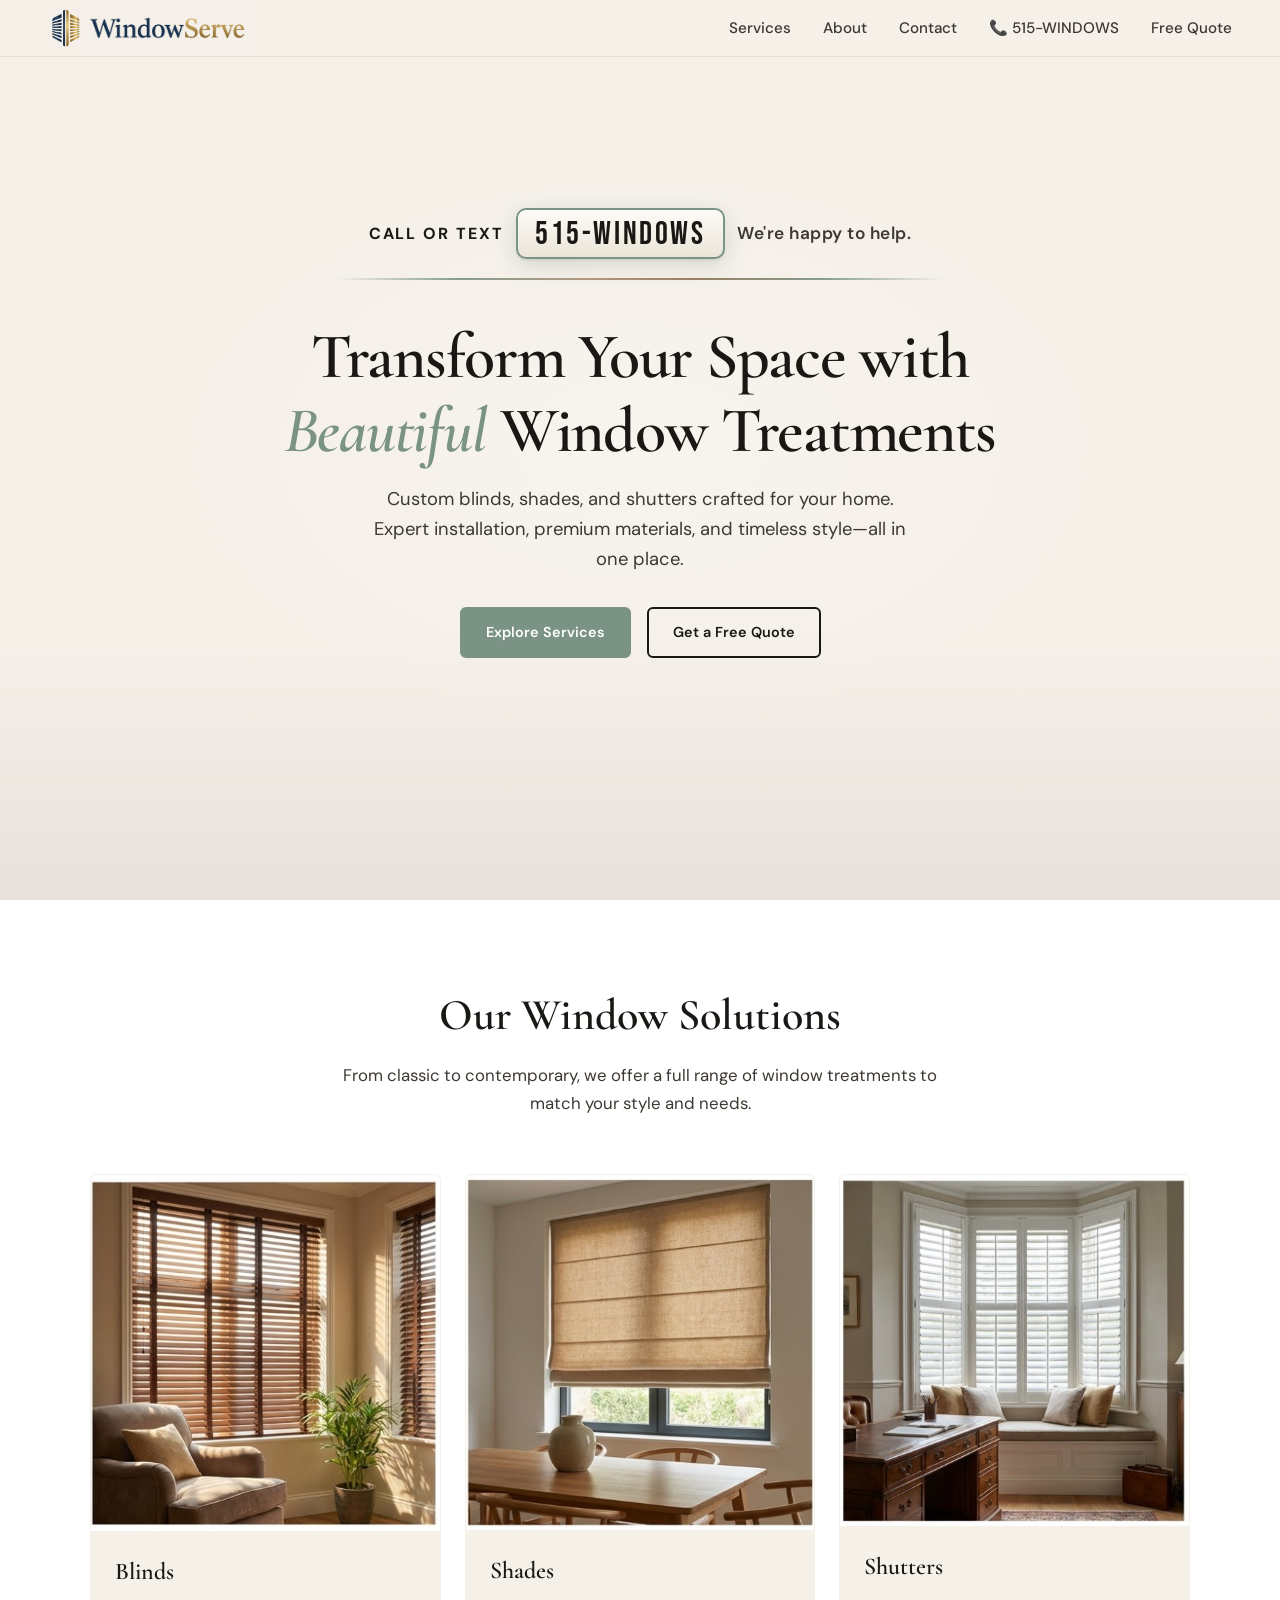
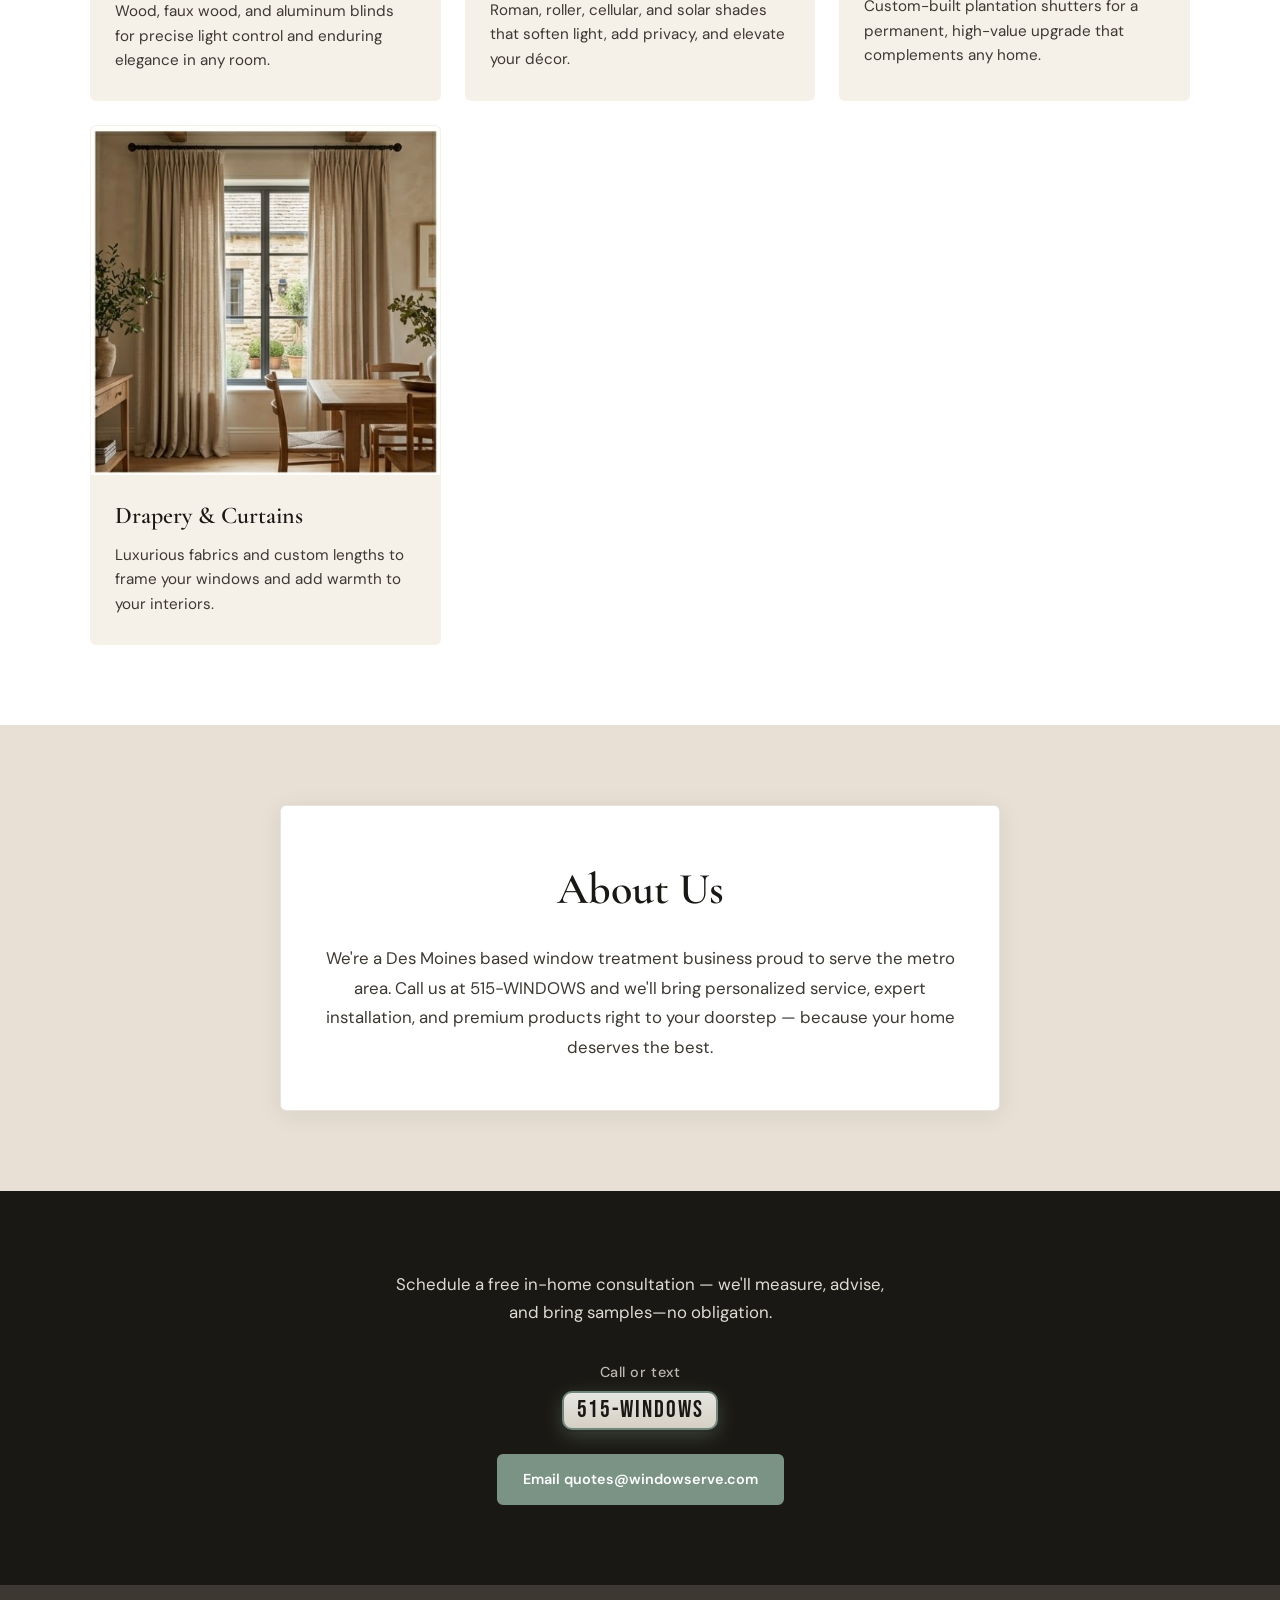
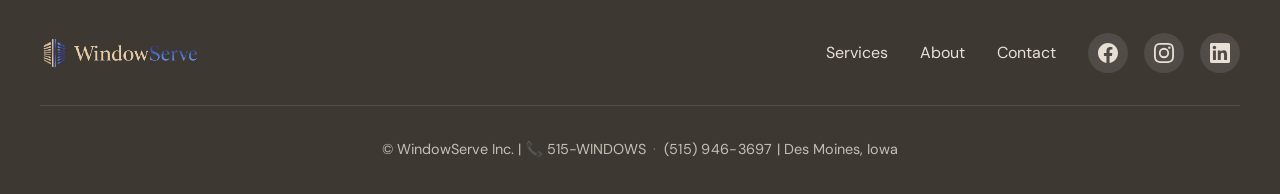
==== index.html @ aedd5554 "Add files via upload" ====
<!DOCTYPE html>
<html lang="en">
<head>
  <!-- Google tag (gtag.js) -->
  <script async src="https://www.googletagmanager.com/gtag/js?id=G-3D4KL3PF6Y"></script>
  <script>
    window.dataLayer = window.dataLayer || [];
    function gtag(){dataLayer.push(arguments);}
    gtag('js', new Date());

    gtag('config', 'G-3D4KL3PF6Y');
  </script>
  <meta charset="UTF-8">
  <meta name="viewport" content="width=device-width, initial-scale=1.0">
  <title>📞 515-WINDOWS | Premium Window Treatments | WindowServe</title>
  <link rel="icon" type="image/png" href="favicon.png">
  <link rel="preconnect" href="https://fonts.googleapis.com">
  <link rel="preconnect" href="https://fonts.gstatic.com" crossorigin>
  <link href="https://fonts.googleapis.com/css2?family=Bebas+Neue&family=Cormorant+Garamond:ital,wght@0,400;0,600;1,400&family=DM+Sans:wght@400;500;600&display=swap" rel="stylesheet">
  <style>
    /* Theme + typography aligned with 515-windows.html */
    :root {
      --color-ink: #1a1814;
      --color-stone: #3d3832;
      --color-cream: #f5f0e8;
      --color-sand: #e8e0d4;
      --color-accent: #8b7355;
      --color-accent-light: #a89078;
      --color-teal: #7a9385;
      --color-teal-light: #8fa99a;
      --color-white: #ffffff;
      --font-display: 'Cormorant Garamond', Georgia, serif;
      --font-body: 'DM Sans', -apple-system, sans-serif;
      --font-wordmark: 'Bebas Neue', 'Arial Narrow', 'Helvetica Condensed', sans-serif;
      --shadow-soft: 0 4px 24px rgba(26, 24, 20, 0.08);
      --shadow-lift: 0 12px 48px rgba(26, 24, 20, 0.12);
      --radius: 6px;
    }

    *,
    *::before,
    *::after {
      box-sizing: border-box;
      margin: 0;
      padding: 0;
    }

    html {
      scroll-behavior: smooth;
      scroll-padding-top: 5.5rem;
    }

    body {
      font-family: var(--font-body);
      font-size: 16px;
      line-height: 1.6;
      color: var(--color-stone);
      background: var(--color-cream);
      overflow-x: hidden;
    }

    /* Header */
    .header {
      position: fixed;
      top: 0;
      left: 0;
      right: 0;
      z-index: 100;
      background: rgba(245, 240, 232, 0.95);
      backdrop-filter: blur(12px);
      border-bottom: 1px solid rgba(61, 56, 50, 0.08);
      transition: all 0.3s ease;
    }

    .header-inner {
      max-width: 1200px;
      margin: 0 auto;
      padding: 0.2rem 0.5rem;
      display: flex;
      align-items: center;
      justify-content: space-between;
    }

    .logo-link {
      display: inline-flex;
    }
    .logo-wrap {
      display: flex;
      align-items: center;
      gap: 0;
    }
    .logo-icon {
      height: 40px;
      width: auto;
      mix-blend-mode: multiply;
    }
    .logo {
      height: 50px;
      width: auto;
      mix-blend-mode: multiply;
    }

    .nav {
      display: flex;
      gap: 2rem;
      align-items: center;
    }

    .nav a {
      color: var(--color-stone);
      text-decoration: none;
      font-weight: 500;
      font-size: 0.95rem;
      transition: color 0.2s ease;
    }

    .nav a:hover {
      color: var(--color-accent);
    }

    .nav-phone {
      font-size: 0.9rem;
      white-space: nowrap;
    }

    .nav-brand-link {
      text-decoration: none;
      transition: color 0.2s ease, background 0.2s ease, border-color 0.2s ease, transform 0.2s ease, box-shadow 0.2s ease;
    }

    .nav-brand-link.brand-515 {
      padding: 0.42rem 0.8rem;
      font-size: 0.8rem;
      letter-spacing: 0.08em;
      text-transform: uppercase;
      vertical-align: middle;
    }

    .nav-brand-link.brand-515:hover {
      transform: translateY(-1px);
    }

    /* "515 Windows" — logo-style wordmark */
    .brand-515 {
      display: inline-flex;
      align-items: center;
      flex-wrap: nowrap;
      font-family: var(--font-display);
      font-weight: 700;
      letter-spacing: 0.04em;
      color: var(--color-ink);
      font-variant-numeric: lining-nums;
      font-feature-settings: "lnum" 1, "kern" 1;
      background: linear-gradient(180deg, #fcf9f5 0%, #e4dcd0 100%);
      padding: 0.1em 0.52em;
      border-radius: 8px;
      border: 1px solid rgba(139, 115, 85, 0.45);
      box-shadow: inset 0 1px 0 rgba(255, 255, 255, 0.8), 0 2px 8px rgba(26, 24, 20, 0.08);
      line-height: 1.2;
      vertical-align: middle;
    }

    /* All-caps 515 WINDOWS — condensed display wordmark */
    .brand-515-wordmark {
      font-family: var(--font-wordmark);
      font-weight: 400;
      letter-spacing: 0.06em;
      font-size: 1.35em;
      line-height: 1;
      padding: 0.1em 0.48em;
      text-transform: uppercase;
    }

    /* 515-WINDOWS — same typography as surrounding text */
    .brand-515-mnemonic {
      font-family: inherit;
      font-weight: inherit;
      font-size: inherit;
      letter-spacing: normal;
      line-height: inherit;
      color: inherit;
      display: inline;
      vertical-align: baseline;
    }

    .btn .brand-515-mnemonic {
      margin-left: 0.35em;
    }

    .footer .nav-brand-link.brand-515 {
      color: var(--color-cream);
      background: rgba(0, 0, 0, 0.32);
      border-color: rgba(168, 144, 120, 0.55);
      box-shadow: inset 0 1px 0 rgba(255, 255, 255, 0.07), 0 2px 8px rgba(0, 0, 0, 0.22);
    }

    .footer .nav-brand-link.brand-515:hover {
      color: var(--color-white);
      background: rgba(0, 0, 0, 0.42);
      border-color: var(--color-accent-light);
    }

    .cta .brand-515 {
      color: var(--color-cream);
      background: rgba(255, 255, 255, 0.14);
      border-color: rgba(245, 240, 232, 0.45);
      box-shadow: inset 0 1px 0 rgba(255, 255, 255, 0.12), 0 1px 6px rgba(0, 0, 0, 0.15);
    }

    .cta h2 .brand-515-wordmark {
      line-height: 0.82;
      padding: 0.06em 0.45em 0.015em;
    }

    .footer-bottom .brand-515 {
      color: var(--color-cream);
      background: rgba(0, 0, 0, 0.28);
      border-color: rgba(232, 224, 212, 0.4);
      box-shadow: inset 0 1px 0 rgba(255, 255, 255, 0.08), 0 1px 4px rgba(0, 0, 0, 0.2);
    }

    .btn {
      display: inline-flex;
      align-items: center;
      padding: 0.75rem 1.5rem;
      font-family: var(--font-body);
      font-weight: 600;
      font-size: 0.9rem;
      text-decoration: none;
      border-radius: var(--radius);
      transition: all 0.25s ease;
      cursor: pointer;
    }

    .btn-primary {
      background: var(--color-ink);
      color: var(--color-white);
      border: 2px solid var(--color-ink);
    }

    .btn-primary:hover {
      background: var(--color-stone);
      border-color: var(--color-stone);
      transform: translateY(-1px);
    }

    .btn-outline {
      background: transparent;
      color: var(--color-ink);
      border: 2px solid var(--color-ink);
    }

    .btn-outline:hover {
      background: var(--color-ink);
      color: var(--color-white);
    }

    /* Hero */
    .hero {
      min-height: 100vh;
      display: flex;
      flex-direction: column;
      justify-content: center;
      padding: 5.35rem 1.5rem 4rem;
      background:
        radial-gradient(ellipse 70% 60% at 50% 50%, rgba(248, 245, 240, 0.75) 0%, rgba(245, 240, 232, 0.4) 50%, transparent 100%),
        url('hero.png') center center / cover no-repeat;
      position: relative;
    }

    .hero::before {
      content: '';
      position: absolute;
      top: 0;
      left: 0;
      right: 0;
      bottom: 0;
      background: linear-gradient(to bottom, rgba(245, 240, 232, 0.15) 0%, transparent 30%, transparent 70%, rgba(61, 56, 50, 0.08) 100%);
      pointer-events: none;
    }

    .hero-inner {
      max-width: 900px;
      margin: 0 auto;
      margin-top: -2.75rem;
      text-align: center;
      position: relative;
      z-index: 1;
    }

    .hero h1 {
      font-family: var(--font-display);
      font-size: clamp(2.5rem, 6vw, 4rem);
      font-weight: 600;
      color: var(--color-ink);
      line-height: 1.15;
      margin-bottom: 1rem;
      letter-spacing: -0.02em;
      text-wrap: balance;
    }

    .hero h1 em {
      font-style: italic;
      color: var(--color-teal);
    }

    .hero-inner > p:not(.hero-vanity) {
      font-size: 1.15rem;
      color: var(--color-stone);
      max-width: 560px;
      margin: 0 auto 2rem;
      line-height: 1.65;
    }

    /* Vanity block above hero headline */
    .hero-vanity {
      display: flex;
      flex-direction: row;
      flex-wrap: wrap;
      justify-content: center;
      align-items: center;
      gap: 0.55rem 0.75rem;
      max-width: 38rem;
      margin: -0.75rem auto 2.5rem;
      font-size: 1.05rem;
      line-height: 1.45;
      color: var(--color-ink);
    }

    .hero-vanity-line {
      text-align: center;
    }

    .hero-vanity-cta {
      font-size: 1rem;
      font-weight: 700;
      letter-spacing: 0.12em;
      text-transform: uppercase;
    }

    .hero-vanity-tail {
      font-size: 1.08rem;
      font-weight: 600;
      letter-spacing: 0.03em;
      text-transform: none;
      color: var(--color-stone);
      opacity: 1;
    }

    .hero-vanity::after {
      content: '';
      flex-basis: 100%;
      width: min(12rem, 40vw);
      height: 2px;
      margin: 0.65rem auto 0;
      border-radius: 2px;
      background: linear-gradient(90deg, transparent, var(--color-teal), var(--color-accent-light), var(--color-accent), var(--color-teal), transparent);
      opacity: 0.9;
      order: 10;
    }

    .hero-vanity-tel {
      text-decoration: none;
      color: inherit;
      border: 0;
      line-height: 1.2;
    }

    .hero-vanity-tel .brand-515-wordmark {
      display: inline-block;
      font-size: clamp(1.45rem, 5vw, 2rem);
      letter-spacing: 0.08em;
      line-height: 1;
      padding: 0.28em 0.55em 0.2em;
      color: var(--color-ink);
      background: linear-gradient(180deg, #fdfcf8 0%, #ebe4d8 100%);
      border-radius: 10px;
      border: 2px solid var(--color-teal);
      box-shadow:
        inset 0 1px 0 rgba(255, 255, 255, 0.95),
        0 2px 0 rgba(61, 56, 50, 0.06),
        0 6px 20px rgba(122, 147, 133, 0.28);
      transition: transform 0.2s ease, box-shadow 0.2s ease, border-color 0.2s ease;
    }

    .hero-vanity-tel:focus-visible {
      outline: 2px solid var(--color-accent);
      outline-offset: 3px;
    }

    .hero-vanity-tel:hover .brand-515-wordmark,
    .hero-vanity-tel:focus-visible .brand-515-wordmark {
      border-color: var(--color-teal-light);
      box-shadow:
        inset 0 1px 0 rgba(255, 255, 255, 1),
        0 3px 0 rgba(61, 56, 50, 0.05),
        0 10px 28px rgba(122, 147, 133, 0.38);
      transform: translateY(-2px);
    }

    .hero-buttons {
      display: flex;
      gap: 1rem;
      justify-content: center;
      flex-wrap: wrap;
    }

    .hero .btn-primary {
      background: var(--color-teal);
      color: var(--color-white);
      border-color: var(--color-teal);
    }

    .hero .btn-primary:hover {
      background: var(--color-teal-light);
      border-color: var(--color-teal-light);
      color: var(--color-white);
    }

    .hero .btn-outline {
      color: var(--color-ink);
      border-color: var(--color-ink);
    }

    .hero .btn-outline:hover {
      background: var(--color-ink);
      color: var(--color-white);
    }

    /* Services */
    .services {
      padding: 5rem 1.5rem;
      background: var(--color-white);
    }

    .section-header {
      text-align: center;
      max-width: 600px;
      margin: 0 auto 3.5rem;
    }

    .section-header h2 {
      font-family: var(--font-display);
      font-size: clamp(2rem, 4vw, 2.75rem);
      font-weight: 600;
      color: var(--color-ink);
      margin-bottom: 0.75rem;
      text-wrap: balance;
    }

    .section-header p {
      color: var(--color-stone);
      font-size: 1.05rem;
      line-height: 1.65;
      margin-top: 0.5rem;
    }

    .services-grid {
      max-width: 1100px;
      margin: 0 auto;
      display: grid;
      grid-template-columns: repeat(auto-fit, minmax(260px, 1fr));
      gap: 1.5rem;
    }

    .service-card {
      background: var(--color-cream);
      padding: 0;
      border-radius: var(--radius);
      transition: all 0.3s ease;
      border: 1px solid transparent;
      overflow: hidden;
      display: flex;
      flex-direction: column;
      height: 100%;
    }

    .service-card:hover {
      transform: translateY(-4px);
      box-shadow: var(--shadow-lift);
      border-color: rgba(139, 115, 85, 0.2);
    }

    /* Intrinsic image size: no stretch past natural dimensions (avoids soft “zoom” upscale). */
    .service-card-media {
      overflow: hidden;
      background: var(--color-sand);
      display: flex;
      justify-content: center;
      align-items: flex-start;
    }

    .service-card-media img {
      width: auto;
      max-width: 100%;
      height: auto;
      display: block;
    }

    .service-card-body {
      padding: 1.35rem 1.5rem 1.75rem;
      flex: 1;
      display: flex;
      flex-direction: column;
    }

    .service-card h3 {
      font-family: var(--font-display);
      font-size: 1.5rem;
      font-weight: 600;
      color: var(--color-ink);
      margin-bottom: 0.5rem;
    }

    .service-card p {
      color: var(--color-stone);
      font-size: 0.95rem;
      line-height: 1.6;
      flex: 1;
    }

    /* About Section */
    .about {
      padding: 5rem 1.5rem;
      background: var(--color-sand);
    }

    .about-inner {
      max-width: 720px;
      margin: 0 auto;
      text-align: center;
      padding: 3rem 2.5rem;
      background: var(--color-white);
      border-radius: var(--radius);
      border: 1px solid rgba(139, 115, 85, 0.2);
      box-shadow: var(--shadow-soft);
    }

    .about h2 {
      font-family: var(--font-display);
      font-size: clamp(2rem, 4vw, 2.75rem);
      font-weight: 600;
      color: var(--color-ink);
      margin-bottom: 1rem;
    }

    .about p {
      font-size: 1.05rem;
      color: var(--color-stone);
      line-height: 1.75;
      margin-top: 1.25rem;
    }

    /* CTA Section */
    .cta {
      padding: 5rem 1.5rem;
      background: var(--color-ink);
      color: var(--color-cream);
      text-align: center;
    }

    .cta h2 {
      font-family: var(--font-display);
      font-size: clamp(2rem, 4vw, 3rem);
      font-weight: 600;
      margin-bottom: 1rem;
      display: flex;
      flex-wrap: wrap;
      justify-content: center;
      align-items: center;
      column-gap: 0.22em;
      row-gap: 0.2em;
      text-align: center;
      color: var(--color-cream);
      text-wrap: balance;
    }

    .cta p {
      max-width: 500px;
      margin: 0 auto 2rem;
      opacity: 0.9;
      line-height: 1.65;
      font-size: 1.05rem;
    }

    .cta .btn-primary {
      background: var(--color-teal);
      color: var(--color-white);
      border-color: var(--color-teal);
    }

    .cta .btn-primary:hover {
      background: var(--color-teal-light);
      border-color: var(--color-teal-light);
      color: var(--color-white);
    }

    .cta .cta-phone {
      margin-bottom: 1.5rem !important;
      max-width: 28rem;
      margin-left: auto;
      margin-right: auto;
    }

    .cta-phone-link {
      display: inline-flex;
      flex-direction: column;
      align-items: center;
      gap: 0.35rem;
      color: var(--color-cream);
      text-decoration: none;
      font-weight: 600;
      transition: opacity 0.2s ease;
    }

    .cta-phone-link:hover {
      opacity: 0.9;
    }

    .cta-phone-link:hover .cta-phone-digits {
      text-decoration: underline;
    }

    .cta-phone-label {
      font-weight: 500;
      font-size: 0.9rem;
      opacity: 0.82;
      letter-spacing: 0.04em;
    }

    .cta-phone-mnemonic {
      font-size: clamp(1.1rem, 2.8vw, 1.25rem);
      font-weight: 600;
      line-height: 1.35;
    }

    .cta-phone-digits {
      font-size: 0.85rem;
      font-weight: 500;
      opacity: 0.85;
      font-variant-numeric: tabular-nums;
      letter-spacing: 0.04em;
    }

    /* Highlighted vanity number on dark CTA band */
    .cta .cta-wordmark-pill {
      display: inline-block;
      font-size: clamp(1.12rem, 3.2vw, 1.48rem);
      letter-spacing: 0.08em;
      line-height: 1;
      padding: 0.28em 0.55em 0.2em;
      color: var(--color-ink);
      background: linear-gradient(180deg, #fdfcf8 0%, #ebe4d8 100%);
      border-radius: 10px;
      border: 2px solid var(--color-teal);
      box-shadow:
        inset 0 1px 0 rgba(255, 255, 255, 0.95),
        0 2px 0 rgba(0, 0, 0, 0.12),
        0 6px 20px rgba(122, 147, 133, 0.4);
      transition: transform 0.2s ease, box-shadow 0.2s ease, border-color 0.2s ease;
    }

    .cta .cta-lead-tel {
      text-decoration: none;
      color: inherit;
    }

    .cta .cta-lead-tel:hover .cta-wordmark-pill,
    .cta .cta-lead-tel:focus-visible .cta-wordmark-pill,
    .cta-phone-link:hover .cta-wordmark-pill,
    .cta-phone-link:focus-visible .cta-wordmark-pill {
      border-color: var(--color-teal-light);
      box-shadow:
        inset 0 1px 0 rgba(255, 255, 255, 1),
        0 3px 0 rgba(0, 0, 0, 0.1),
        0 10px 28px rgba(122, 147, 133, 0.45);
      transform: translateY(-2px);
    }

    /* Footer */
    .footer {
      background: var(--color-stone);
      color: var(--color-sand);
      padding: 3rem 1.5rem 2rem;
    }

    .footer-inner {
      max-width: 1200px;
      margin: 0 auto;
      display: flex;
      flex-wrap: wrap;
      justify-content: space-between;
      gap: 2rem;
      margin-bottom: 2rem;
      padding-bottom: 2rem;
      border-bottom: 1px solid rgba(255, 255, 255, 0.1);
    }

    .footer-logo-wrap {
      display: flex;
      align-items: center;
      gap: 0;
    }
    .footer-logo-icon {
      height: 32px;
      width: auto;
      filter: invert(1);
      mix-blend-mode: lighten;
    }
    .footer-logo {
      height: 40px;
      width: auto;
      filter: invert(1);
      mix-blend-mode: lighten;
    }

    .footer nav {
      display: flex;
      gap: 2rem;
      align-items: center;
    }

    .footer-social {
      display: flex;
      gap: 1rem;
      align-items: center;
    }

    .footer-social a {
      display: flex;
      align-items: center;
      justify-content: center;
      width: 40px;
      height: 40px;
      min-width: 40px;
      flex-shrink: 0;
      border-radius: 50%;
      background: rgba(255, 255, 255, 0.1);
      color: var(--color-sand);
      transition: background 0.2s ease, color 0.2s ease;
    }

    .footer-social a:hover {
      background: rgba(255, 255, 255, 0.2);
      color: var(--color-white);
    }

    .footer-social svg {
      width: 20px;
      height: 20px;
    }

    .footer a {
      color: var(--color-sand);
      text-decoration: none;
      transition: color 0.2s ease;
    }

    .footer a:hover {
      color: var(--color-white);
    }

    .footer-bottom {
      max-width: 1200px;
      margin: 0 auto;
      text-align: center;
      font-size: 0.9rem;
      opacity: 0.8;
      line-height: 1.65;
    }

    .footer-bottom a {
      color: var(--color-sand);
    }

    .footer-phone-link {
      display: inline-flex;
      align-items: baseline;
      gap: 0.45rem;
      flex-wrap: wrap;
      justify-content: center;
    }

    .footer-phone-sep {
      opacity: 0.5;
      user-select: none;
    }

    .footer-phone-digits {
      font-variant-numeric: tabular-nums;
      letter-spacing: 0.02em;
    }

    /* Mobile nav toggle */
    .nav-toggle {
      display: none;
      background: none;
      border: none;
      cursor: pointer;
      padding: 0.5rem;
    }

    @media (max-width: 768px) {
      .nav {
        display: none;
      }

      .nav.open {
        display: flex;
        flex-direction: column;
        position: absolute;
        top: 100%;
        left: 0;
        right: 0;
        background: var(--color-cream);
        padding: 1.5rem;
        gap: 1rem;
      }

      .nav-toggle {
        display: block;
      }

      .hero-buttons {
        flex-direction: column;
      }

      .hero-buttons .btn {
        width: 100%;
        justify-content: center;
      }

      .footer-inner {
        flex-direction: column;
        text-align: center;
        align-items: center;
      }

      .footer nav {
        flex-direction: column;
        justify-content: center;
        align-items: center;
        gap: 1.25rem;
      }

      .footer-social {
        width: 100%;
        justify-content: center;
        flex-wrap: nowrap;
        padding: 0 0.5rem;
      }

      .about-inner {
        padding: 2.25rem 1.35rem;
      }

      .hero {
        min-height: 100dvh;
        justify-content: flex-start;
        padding-top: max(6.85rem, calc(5.25rem + env(safe-area-inset-top, 0px)));
        padding-left: 1.25rem;
        padding-right: 1.25rem;
        padding-bottom: 3.5rem;
      }

      .hero-inner {
        margin-top: 0;
        width: 100%;
        padding-top: 0.35rem;
      }

      .hero-vanity {
        flex-direction: column;
        align-items: center;
        gap: 0.5rem;
        max-width: 22rem;
        margin: 0 auto 1.85rem;
      }

      .hero-vanity-line {
        display: block;
        width: 100%;
      }

      .hero-vanity-cta {
        order: 1;
      }

      .hero-vanity-tel {
        order: 2;
      }

      .hero-vanity-tail {
        order: 3;
      }

      .hero-vanity::after {
        order: 4;
        margin-top: 0.85rem;
      }
    }
  </style>
</head>
<body>
  <header class="header">
    <div class="header-inner">
      <a href="index.html" class="logo-link">
        <span class="logo-wrap">
          <img src="logo_icon.svg" alt="" class="logo-icon" aria-hidden="true">
          <img src="logo.svg" alt="WindowServe" class="logo">
        </span>
      </a>
      <nav class="nav" id="nav">
        <a href="#services">Services</a>
        <a href="#about">About</a>
        <a href="#contact">Contact</a>
        <a href="tel:5159463697" class="nav-phone">📞 <span class="brand-515-mnemonic">515-WINDOWS</span></a>
        <a href="#contact">Free Quote</a>
      </nav>
      <button class="nav-toggle" id="navToggle" aria-label="Toggle menu">
        <svg width="24" height="24" viewBox="0 0 24 24" fill="none" stroke="currentColor" stroke-width="2">
          <line x1="3" y1="6" x2="21" y2="6"></line>
          <line x1="3" y1="12" x2="21" y2="12"></line>
          <line x1="3" y1="18" x2="21" y2="18"></line>
        </svg>
      </button>
    </div>
  </header>

  <main>
    <section class="hero">
      <div class="hero-inner">
        <p class="hero-vanity">
          <span class="hero-vanity-line hero-vanity-cta">Call or Text</span>
          <a href="tel:5159463697" class="hero-vanity-tel hero-vanity-line"><span class="brand-515-wordmark">515-WINDOWS</span></a>
          <span class="hero-vanity-line hero-vanity-tail">We're happy to help.</span>
        </p>
        <h1>Transform Your Space with <em>Beautiful</em> Window Treatments</h1>
        <p>Custom blinds, shades, and shutters crafted for your home. Expert installation, premium materials, and timeless style—all in one place.</p>
        <div class="hero-buttons">
          <a href="#services" class="btn btn-primary">Explore Services</a>
          <a href="#contact" class="btn btn-outline">Get a Free Quote</a>
        </div>
      </div>
    </section>

    <section class="services" id="services">
      <div class="section-header">
        <h2>Our Window Solutions</h2>
        <p>From classic to contemporary, we offer a full range of window treatments to match your style and needs.</p>
      </div>
      <div class="services-grid">
        <article class="service-card">
          <div class="service-card-media">
            <img src="service-blinds.png" alt="Warm wood horizontal blinds in a sunlit room with classic furnishings." width="256" height="523" loading="lazy" decoding="async">
          </div>
          <div class="service-card-body">
            <h3>Blinds</h3>
            <p>Wood, faux wood, and aluminum blinds for precise light control and enduring elegance in any room.</p>
          </div>
        </article>
        <article class="service-card">
          <div class="service-card-media">
            <img src="service-shades.png" alt="Neutral linen Roman shades above a modern sofa." width="256" height="523" loading="lazy" decoding="async">
          </div>
          <div class="service-card-body">
            <h3>Shades</h3>
            <p>Roman, roller, cellular, and solar shades that soften light, add privacy, and elevate your décor.</p>
          </div>
        </article>
        <article class="service-card">
          <div class="service-card-media">
            <img src="service-shutters.png" alt="Crisp white plantation shutters with traditional molding." width="256" height="523" loading="lazy" decoding="async">
          </div>
          <div class="service-card-body">
            <h3>Shutters</h3>
            <p>Custom-built plantation shutters for a permanent, high-value upgrade that complements any home.</p>
          </div>
        </article>
        <article class="service-card">
          <div class="service-card-media">
            <img src="service-drapery.png" alt="Floor-length pleated drapery with tiebacks in a serene bedroom." width="256" height="523" loading="lazy" decoding="async">
          </div>
          <div class="service-card-body">
            <h3>Drapery & Curtains</h3>
            <p>Luxurious fabrics and custom lengths to frame your windows and add warmth to your interiors.</p>
          </div>
        </article>
      </div>
    </section>

    <section class="about" id="about">
      <div class="about-inner">
        <h2>About Us</h2>
        <p>We're a Des Moines based window treatment business proud to serve the metro area. Call us at <span class="brand-515-mnemonic">515-WINDOWS</span> and we'll bring personalized service, expert installation, and premium products right to your doorstep — because your home deserves the best.</p>
      </div>
    </section>

    <section class="cta" id="contact">
      <p>Schedule a free in-home consultation — we'll measure, advise, and bring samples—no obligation.</p>
      <p class="cta-phone"><a href="tel:5159463697" class="cta-phone-link"><span class="cta-phone-label">Call or text</span><span class="cta-phone-mnemonic"><span class="brand-515-wordmark cta-wordmark-pill">515-WINDOWS</span></span></a></p>
      <a href="mailto:quotes@WindowServe.com" class="btn btn-primary">Email quotes@windowserve.com</a>
    </section>
  </main>

  <footer class="footer">
    <div class="footer-inner">
      <span class="logo-wrap footer-logo-wrap">
        <img src="logo_icon.svg" alt="" class="logo-icon footer-logo-icon" aria-hidden="true">
        <img src="logo.svg" alt="WindowServe" class="footer-logo">
      </span>
      <nav>
        <a href="#services">Services</a>
        <a href="#about">About</a>
        <a href="#contact">Contact</a>
        <div class="footer-social">
          <a href="https://www.facebook.com/windowserve/" target="_blank" rel="noopener noreferrer" aria-label="Facebook">
            <svg viewBox="0 0 24 24" fill="currentColor" aria-hidden="true"><path d="M24 12.073c0-6.627-5.373-12-12-12s-12 5.373-12 12c0 5.99 4.388 10.954 10.125 11.854v-8.385H7.078v-3.47h3.047V9.43c0-3.007 1.792-4.669 4.533-4.669 1.312 0 2.686.235 2.686.235v2.953H15.83c-1.491 0-1.956.925-1.956 1.874v2.25h3.328l-.532 3.47h-2.796v8.385C19.612 23.027 24 18.062 24 12.073z"/></svg>
          </a>
          <a href="https://www.instagram.com/windowserve/" target="_blank" rel="noopener noreferrer" aria-label="Instagram">
            <svg viewBox="0 0 24 24" fill="currentColor" aria-hidden="true"><path d="M12 2.163c3.204 0 3.584.012 4.85.07 3.252.148 4.771 1.691 4.919 4.919.058 1.265.069 1.645.069 4.849 0 3.205-.012 3.584-.069 4.849-.149 3.225-1.664 4.771-4.919 4.919-1.266.058-1.644.07-4.85.07-3.204 0-3.584-.012-4.849-.07-3.26-.149-4.771-1.699-4.919-4.92-.058-1.265-.07-1.644-.07-4.849 0-3.204.013-3.583.07-4.849.149-3.227 1.664-4.771 4.919-4.919 1.266-.057 1.645-.069 4.849-.069zM12 0C8.741 0 8.333.014 7.053.072 2.695.272.273 2.69.073 7.052.014 8.333 0 8.741 0 12c0 3.259.014 3.668.072 4.948.2 4.358 2.618 6.78 6.98 6.98C8.333 23.986 8.741 24 12 24c3.259 0 3.668-.014 4.948-.072 4.354-.2 6.782-2.618 6.979-6.98.059-1.28.073-1.689.073-4.948 0-3.259-.014-3.667-.072-4.947-.196-4.354-2.617-6.78-6.979-6.98C15.668.014 15.259 0 12 0zm0 5.838a6.162 6.162 0 100 12.324 6.162 6.162 0 000-12.324zM12 16a4 4 0 110-8 4 4 0 010 8zm6.406-11.845a1.44 1.44 0 100 2.881 1.44 1.44 0 000-2.881z"/></svg>
          </a>
          <a href="https://www.linkedin.com/company/windowserve" target="_blank" rel="noopener noreferrer" aria-label="LinkedIn">
            <svg viewBox="0 0 24 24" fill="currentColor" aria-hidden="true"><path d="M20.447 20.452h-3.554v-5.569c0-1.328-.027-3.037-1.852-3.037-1.853 0-2.136 1.445-2.136 2.939v5.667H9.351V9h3.414v1.561h.046c.477-.9 1.637-1.85 3.37-1.85 3.601 0 4.267 2.37 4.267 5.455v6.286zM5.337 7.433c-1.144 0-2.063-.926-2.063-2.065 0-1.138.92-2.063 2.063-2.063 1.14 0 2.064.925 2.064 2.063 0 1.139-.925 2.065-2.064 2.065zm1.782 13.019H3.555V9h3.564v11.452zM22.225 0H1.771C.792 0 0 .774 0 1.729v20.542C0 23.227.792 24 1.771 24h20.451C23.2 24 24 23.227 24 22.271V1.729C24 .774 23.2 0 22.222 0h.003z"/></svg>
          </a>
        </div>
      </nav>
    </div>
    <p class="footer-bottom">© WindowServe Inc. | 📞 <a href="tel:5159463697" class="footer-phone-link"><span class="brand-515-mnemonic">515-WINDOWS</span><span class="footer-phone-sep" aria-hidden="true">·</span><span class="footer-phone-digits">(515) 946-3697</span></a> | Des Moines, Iowa</p>
  </footer>

  <script>
    document.getElementById('navToggle').addEventListener('click', function() {
      document.getElementById('nav').classList.toggle('open');
    });
  </script>
</body>
</html>
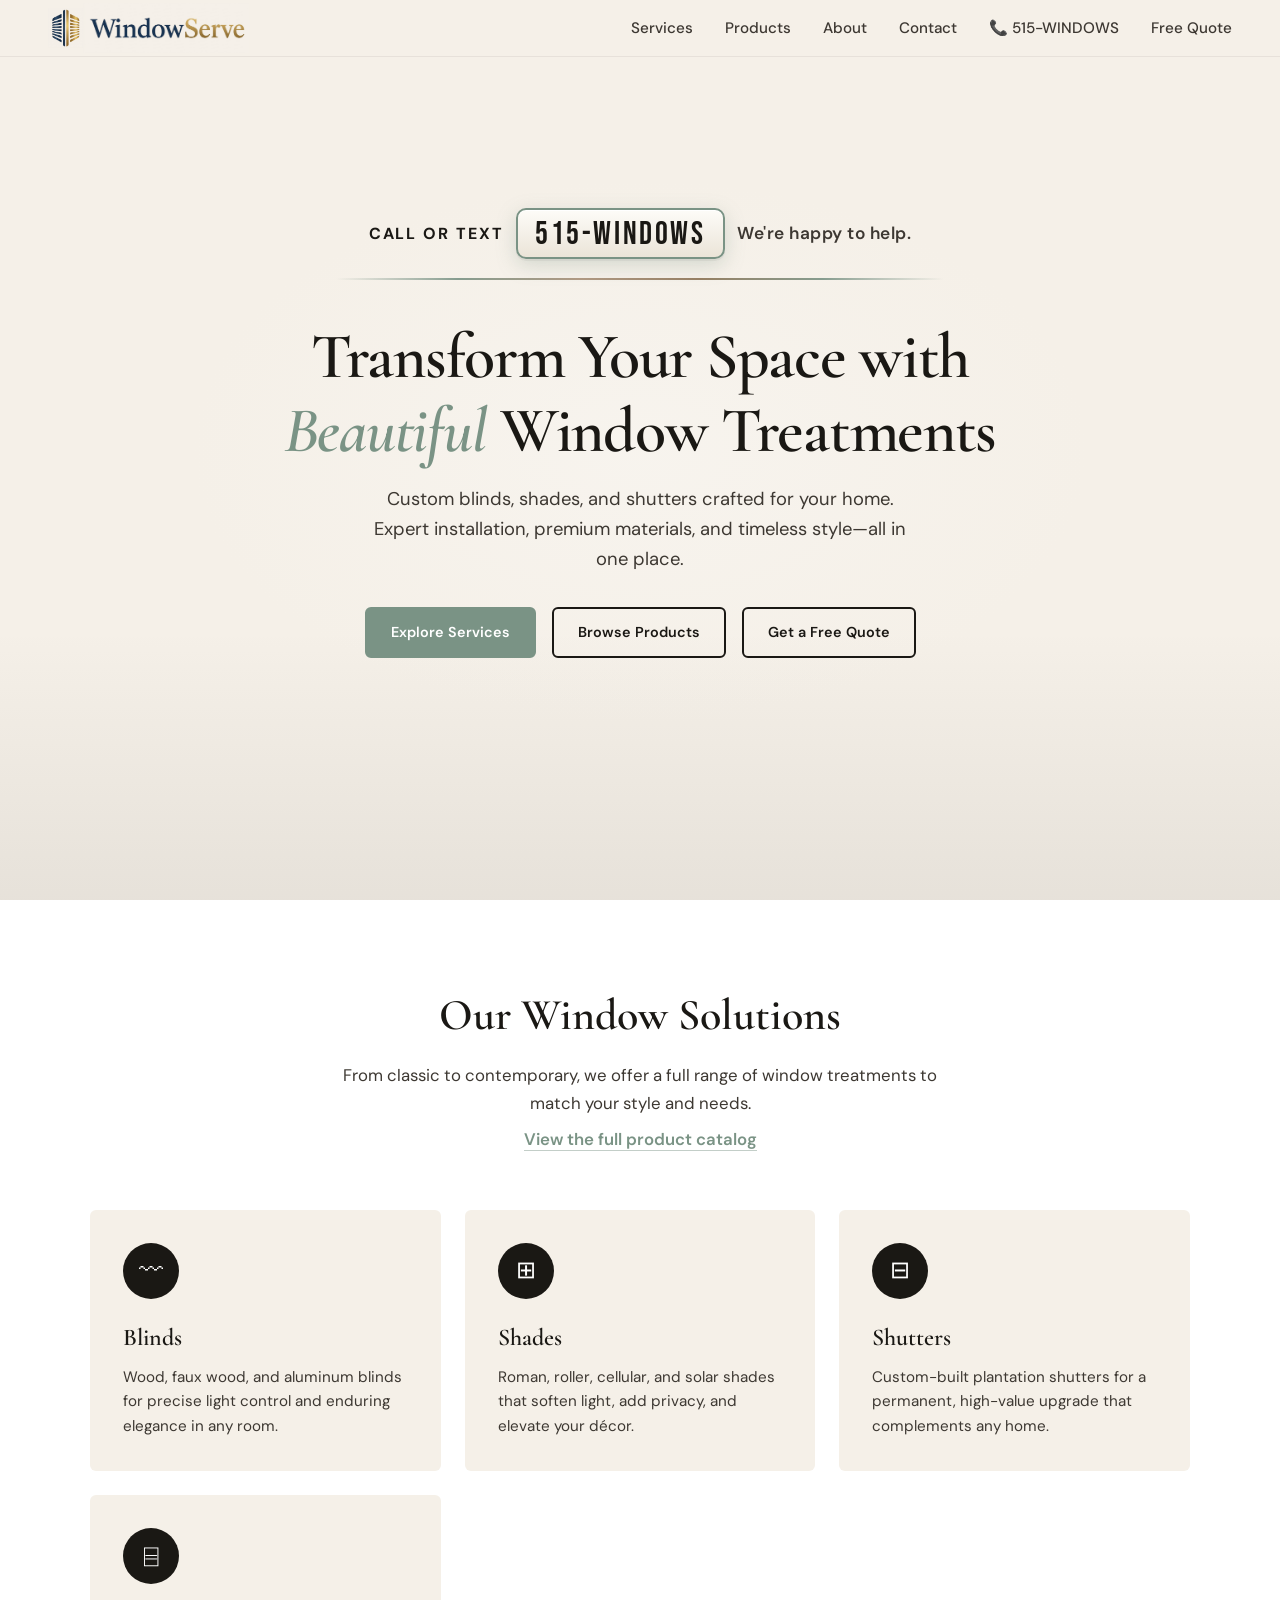
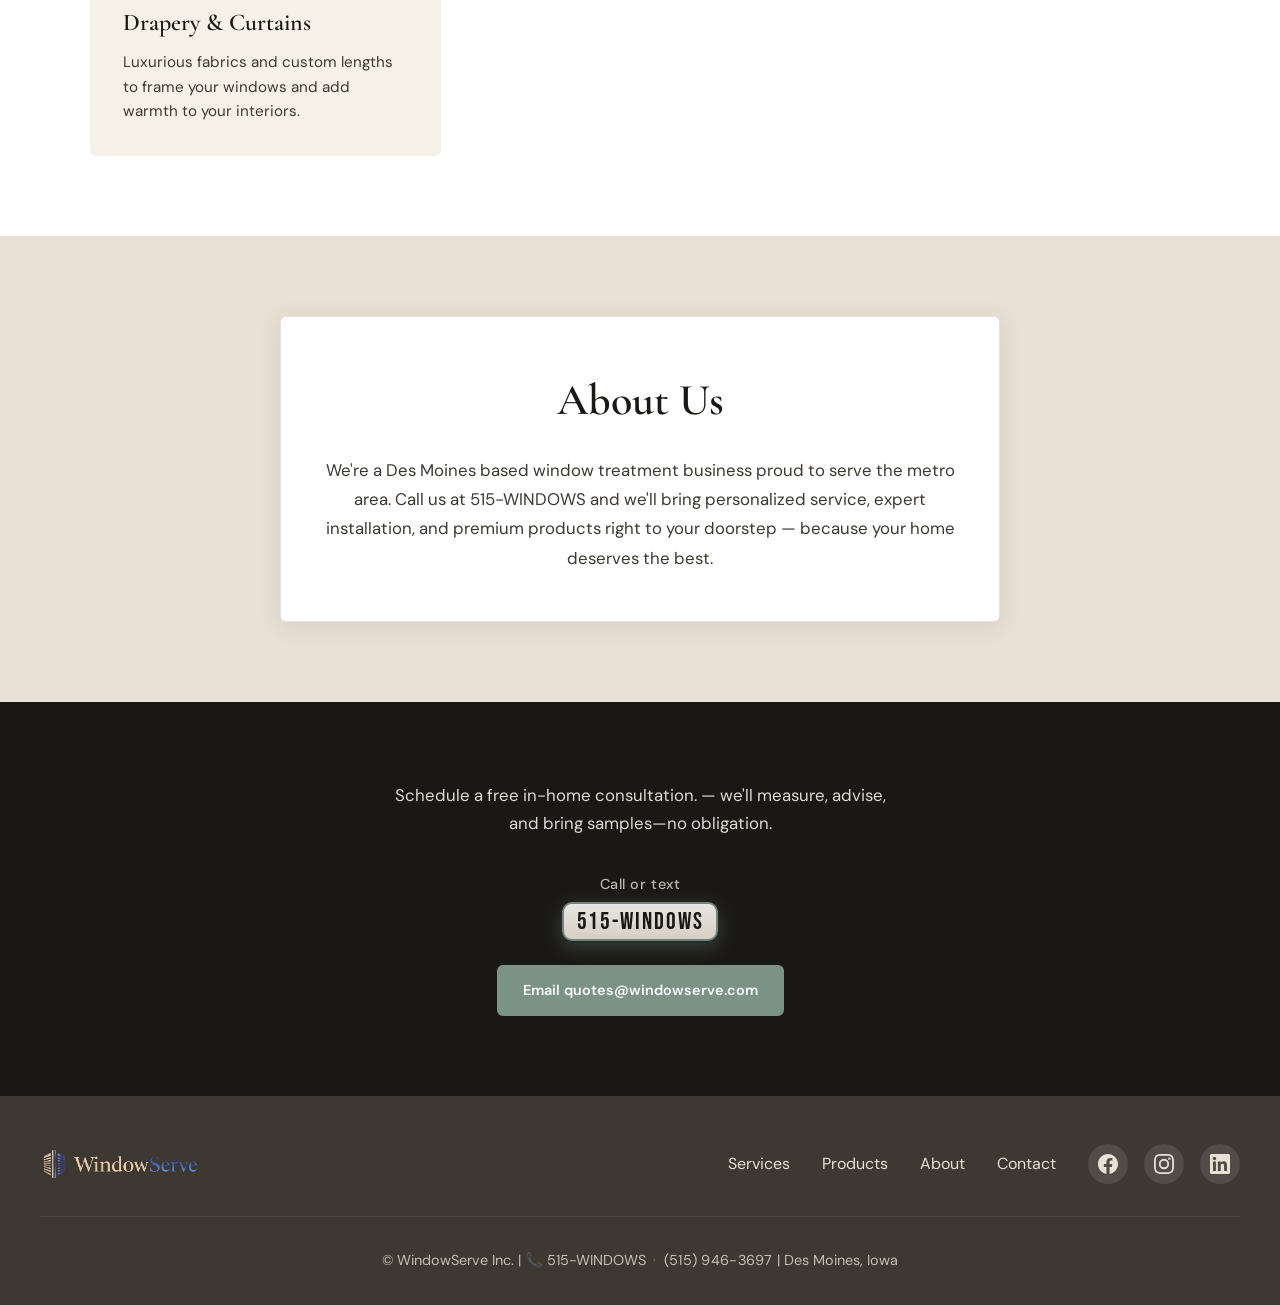
==== commit 935a0697: "product page" ====
--- a/index.html
+++ b/index.html
@@ -12,7 +12,8 @@
   </script>
   <meta charset="UTF-8">
   <meta name="viewport" content="width=device-width, initial-scale=1.0">
-  <title>📞 515-WINDOWS | Premium Window Treatments | WindowServe</title>
+  <meta name="description" content="Custom blinds, shades &amp; drapery for Des Moines homes. Free in-home consultation and professional installation. Call or text 515-WINDOWS today.">
+  <title>Window Blinds, Shades & Shutters Des Moines | 515-WINDOWS</title>
   <link rel="icon" type="image/png" href="favicon.png">
   <link rel="preconnect" href="https://fonts.googleapis.com">
   <link rel="preconnect" href="https://fonts.gstatic.com" crossorigin>
@@ -455,6 +456,22 @@
       margin-top: 0.5rem;
     }
 
+    .services-catalog-link {
+      margin-top: 1.25rem;
+    }
+
+    .services-catalog-link a {
+      color: var(--color-teal);
+      font-weight: 600;
+      text-decoration: none;
+      border-bottom: 1px solid rgba(122, 147, 133, 0.45);
+    }
+
+    .services-catalog-link a:hover {
+      color: var(--color-stone);
+      border-bottom-color: var(--color-stone);
+    }
+
     .services-grid {
       max-width: 1100px;
       margin: 0 auto;
@@ -465,14 +482,10 @@
 
     .service-card {
       background: var(--color-cream);
-      padding: 0;
+      padding: 2rem;
       border-radius: var(--radius);
       transition: all 0.3s ease;
       border: 1px solid transparent;
-      overflow: hidden;
-      display: flex;
-      flex-direction: column;
-      height: 100%;
     }
 
     .service-card:hover {
@@ -481,27 +494,17 @@
       border-color: rgba(139, 115, 85, 0.2);
     }
 
-    /* Intrinsic image size: no stretch past natural dimensions (avoids soft “zoom” upscale). */
-    .service-card-media {
-      overflow: hidden;
-      background: var(--color-sand);
-      display: flex;
+    .service-icon {
+      width: 56px;
+      height: 56px;
+      background: var(--color-ink);
+      color: var(--color-white);
+      border-radius: 50%;
+      display: flex;
+      align-items: center;
       justify-content: center;
-      align-items: flex-start;
-    }
-
-    .service-card-media img {
-      width: auto;
-      max-width: 100%;
-      height: auto;
-      display: block;
-    }
-
-    .service-card-body {
-      padding: 1.35rem 1.5rem 1.75rem;
-      flex: 1;
-      display: flex;
-      flex-direction: column;
+      font-size: 1.5rem;
+      margin-bottom: 1.25rem;
     }
 
     .service-card h3 {
@@ -515,8 +518,6 @@
     .service-card p {
       color: var(--color-stone);
       font-size: 0.95rem;
-      line-height: 1.6;
-      flex: 1;
     }
 
     /* About Section */
@@ -912,6 +913,7 @@
       </a>
       <nav class="nav" id="nav">
         <a href="#services">Services</a>
+        <a href="products.html">Products</a>
         <a href="#about">About</a>
         <a href="#contact">Contact</a>
         <a href="tel:5159463697" class="nav-phone">📞 <span class="brand-515-mnemonic">515-WINDOWS</span></a>
@@ -939,6 +941,7 @@
         <p>Custom blinds, shades, and shutters crafted for your home. Expert installation, premium materials, and timeless style—all in one place.</p>
         <div class="hero-buttons">
           <a href="#services" class="btn btn-primary">Explore Services</a>
+          <a href="products.html" class="btn btn-outline">Browse Products</a>
           <a href="#contact" class="btn btn-outline">Get a Free Quote</a>
         </div>
       </div>
@@ -948,43 +951,28 @@
       <div class="section-header">
         <h2>Our Window Solutions</h2>
         <p>From classic to contemporary, we offer a full range of window treatments to match your style and needs.</p>
+        <p class="services-catalog-link"><a href="products.html">View the full product catalog</a></p>
       </div>
       <div class="services-grid">
         <article class="service-card">
-          <div class="service-card-media">
-            <img src="service-blinds.png" alt="Warm wood horizontal blinds in a sunlit room with classic furnishings." width="256" height="523" loading="lazy" decoding="async">
-          </div>
-          <div class="service-card-body">
-            <h3>Blinds</h3>
-            <p>Wood, faux wood, and aluminum blinds for precise light control and enduring elegance in any room.</p>
-          </div>
+          <div class="service-icon">〰</div>
+          <h3>Blinds</h3>
+          <p>Wood, faux wood, and aluminum blinds for precise light control and enduring elegance in any room.</p>
         </article>
         <article class="service-card">
-          <div class="service-card-media">
-            <img src="service-shades.png" alt="Neutral linen Roman shades above a modern sofa." width="256" height="523" loading="lazy" decoding="async">
-          </div>
-          <div class="service-card-body">
-            <h3>Shades</h3>
-            <p>Roman, roller, cellular, and solar shades that soften light, add privacy, and elevate your décor.</p>
-          </div>
+          <div class="service-icon">⊞</div>
+          <h3>Shades</h3>
+          <p>Roman, roller, cellular, and solar shades that soften light, add privacy, and elevate your décor.</p>
         </article>
         <article class="service-card">
-          <div class="service-card-media">
-            <img src="service-shutters.png" alt="Crisp white plantation shutters with traditional molding." width="256" height="523" loading="lazy" decoding="async">
-          </div>
-          <div class="service-card-body">
-            <h3>Shutters</h3>
-            <p>Custom-built plantation shutters for a permanent, high-value upgrade that complements any home.</p>
-          </div>
+          <div class="service-icon">⊟</div>
+          <h3>Shutters</h3>
+          <p>Custom-built plantation shutters for a permanent, high-value upgrade that complements any home.</p>
         </article>
         <article class="service-card">
-          <div class="service-card-media">
-            <img src="service-drapery.png" alt="Floor-length pleated drapery with tiebacks in a serene bedroom." width="256" height="523" loading="lazy" decoding="async">
-          </div>
-          <div class="service-card-body">
-            <h3>Drapery & Curtains</h3>
-            <p>Luxurious fabrics and custom lengths to frame your windows and add warmth to your interiors.</p>
-          </div>
+          <div class="service-icon">⌸</div>
+          <h3>Drapery & Curtains</h3>
+          <p>Luxurious fabrics and custom lengths to frame your windows and add warmth to your interiors.</p>
         </article>
       </div>
     </section>
@@ -997,7 +985,7 @@
     </section>
 
     <section class="cta" id="contact">
-      <p>Schedule a free in-home consultation — we'll measure, advise, and bring samples—no obligation.</p>
+      <p>Schedule a free in-home consultation.  — we'll measure, advise, and bring samples—no obligation.</p>
       <p class="cta-phone"><a href="tel:5159463697" class="cta-phone-link"><span class="cta-phone-label">Call or text</span><span class="cta-phone-mnemonic"><span class="brand-515-wordmark cta-wordmark-pill">515-WINDOWS</span></span></a></p>
       <a href="mailto:quotes@WindowServe.com" class="btn btn-primary">Email quotes@windowserve.com</a>
     </section>
@@ -1011,6 +999,7 @@
       </span>
       <nav>
         <a href="#services">Services</a>
+        <a href="products.html">Products</a>
         <a href="#about">About</a>
         <a href="#contact">Contact</a>
         <div class="footer-social">
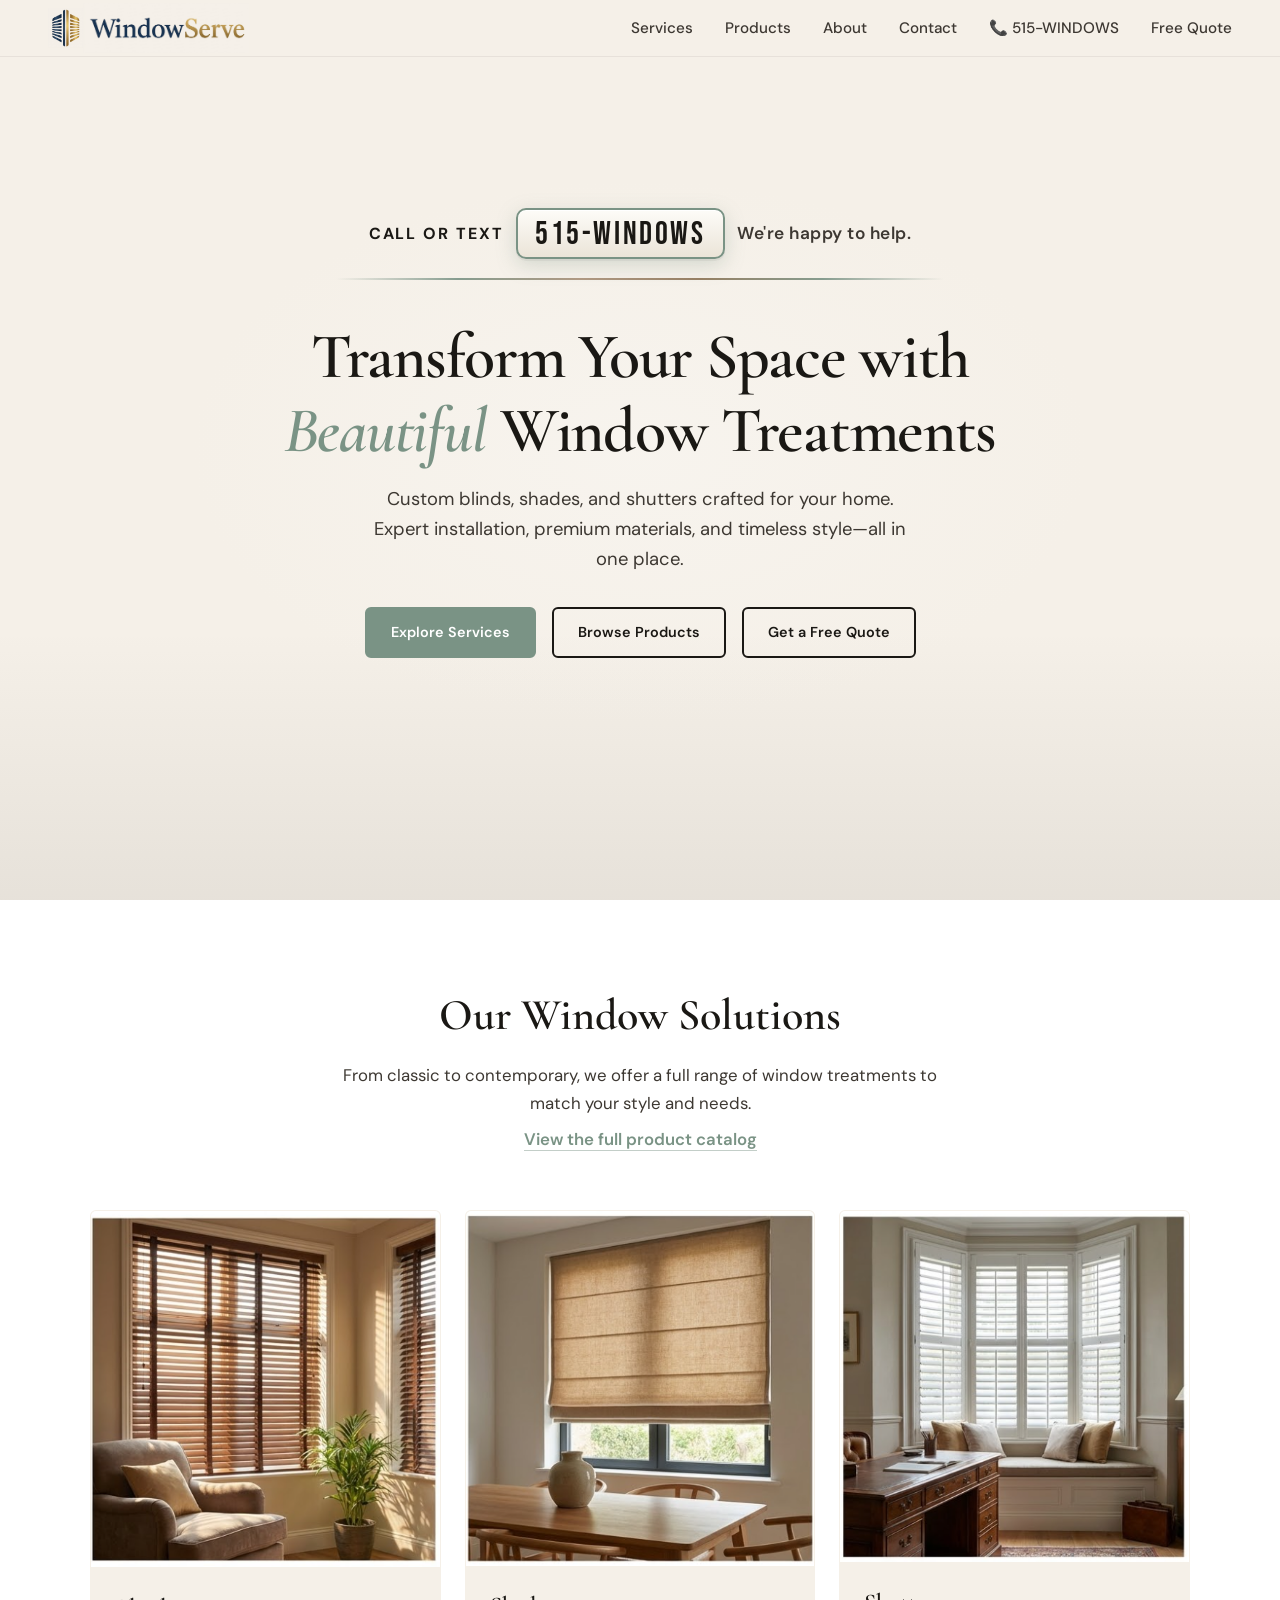
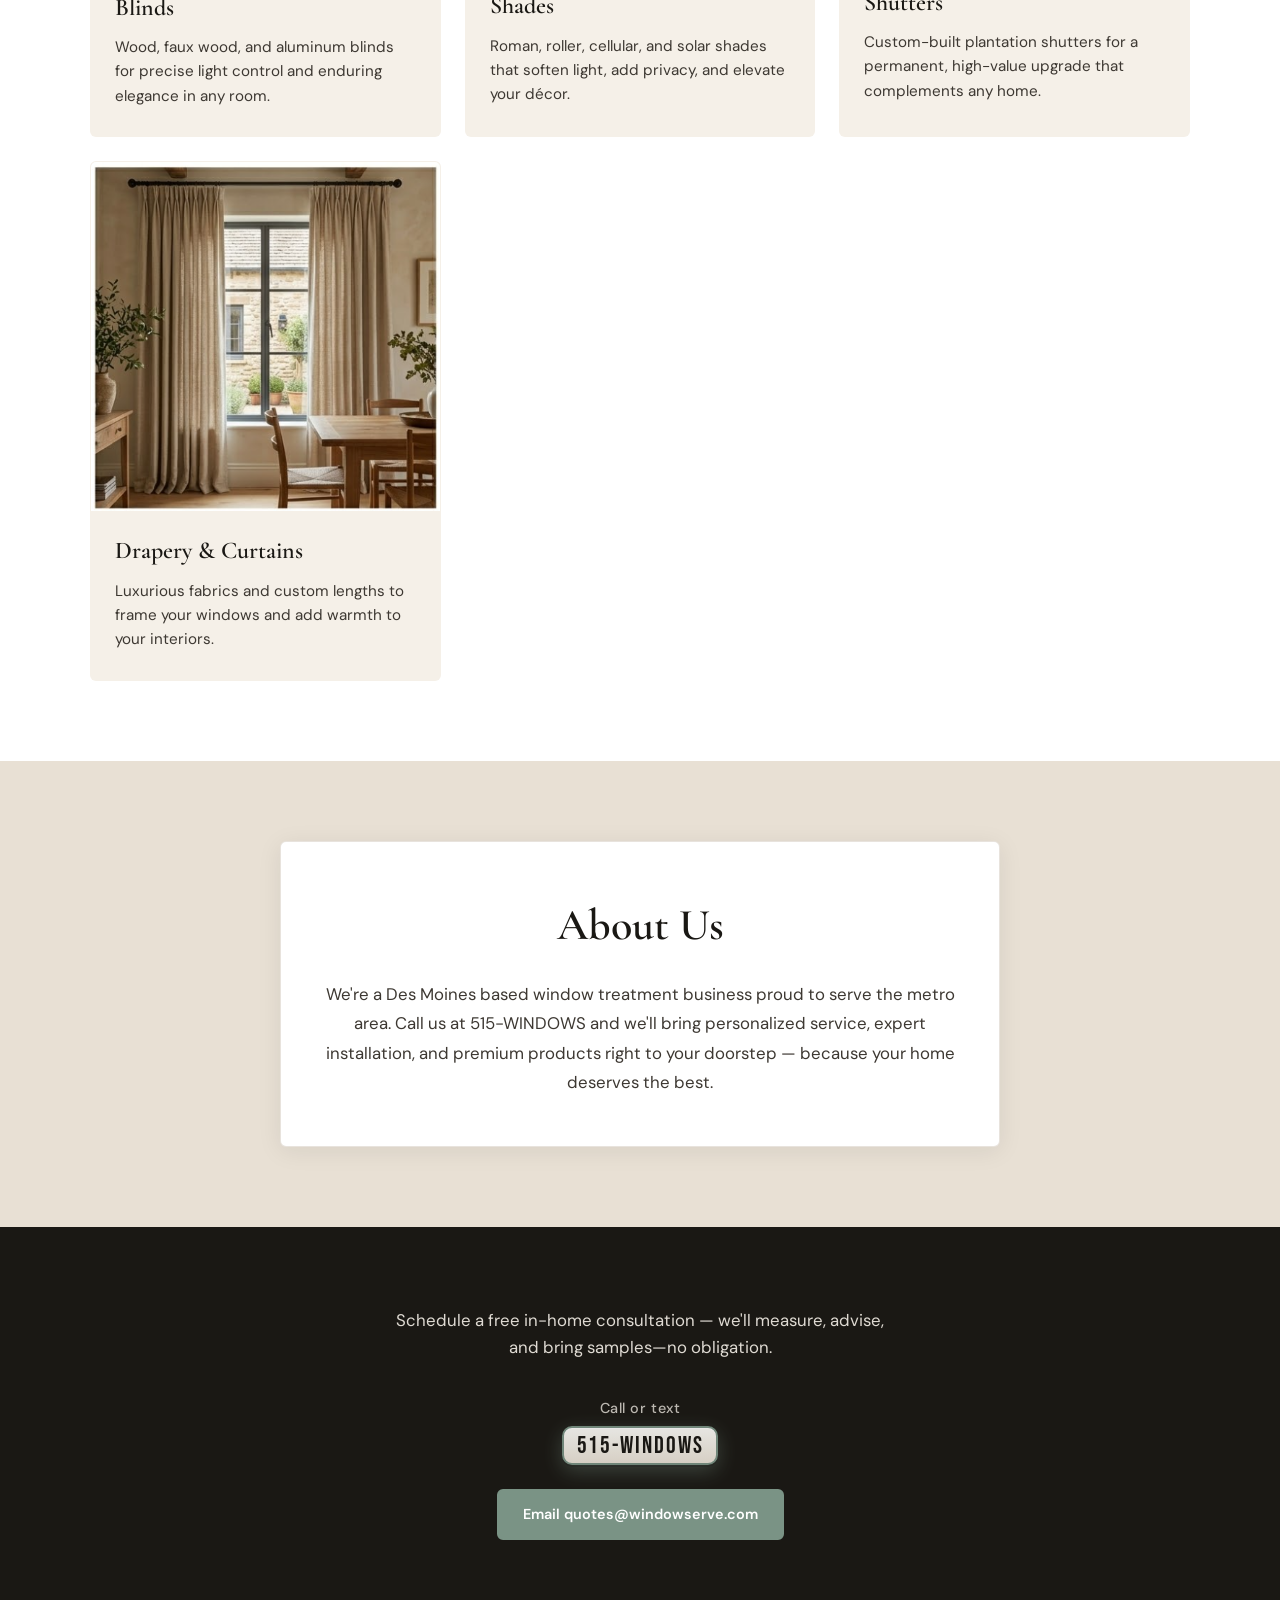
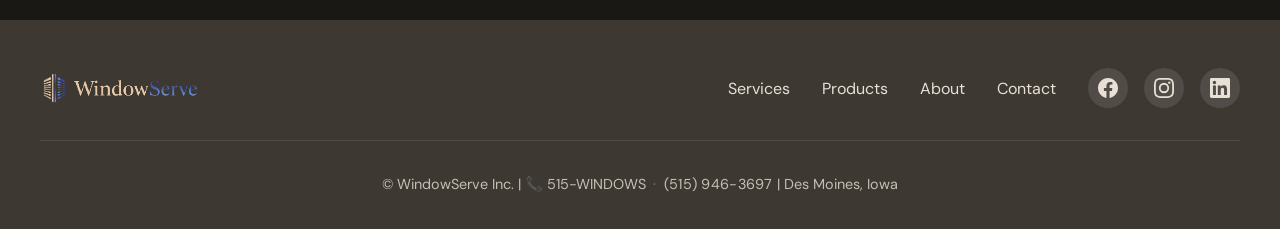
==== commit f228440b: "Merge aedd5554959d93034ca54ba38bc96a4a5e328393 into 12e07e3372643adea4ce54b29605469becbcf7da" ====
--- a/index.html
+++ b/index.html
@@ -482,10 +482,14 @@
 
     .service-card {
       background: var(--color-cream);
-      padding: 2rem;
+      padding: 0;
       border-radius: var(--radius);
       transition: all 0.3s ease;
       border: 1px solid transparent;
+      overflow: hidden;
+      display: flex;
+      flex-direction: column;
+      height: 100%;
     }
 
     .service-card:hover {
@@ -494,17 +498,27 @@
       border-color: rgba(139, 115, 85, 0.2);
     }
 
-    .service-icon {
-      width: 56px;
-      height: 56px;
-      background: var(--color-ink);
-      color: var(--color-white);
-      border-radius: 50%;
-      display: flex;
-      align-items: center;
+    /* Intrinsic image size: no stretch past natural dimensions (avoids soft “zoom” upscale). */
+    .service-card-media {
+      overflow: hidden;
+      background: var(--color-sand);
+      display: flex;
       justify-content: center;
-      font-size: 1.5rem;
-      margin-bottom: 1.25rem;
+      align-items: flex-start;
+    }
+
+    .service-card-media img {
+      width: auto;
+      max-width: 100%;
+      height: auto;
+      display: block;
+    }
+
+    .service-card-body {
+      padding: 1.35rem 1.5rem 1.75rem;
+      flex: 1;
+      display: flex;
+      flex-direction: column;
     }
 
     .service-card h3 {
@@ -518,6 +532,8 @@
     .service-card p {
       color: var(--color-stone);
       font-size: 0.95rem;
+      line-height: 1.6;
+      flex: 1;
     }
 
     /* About Section */
@@ -955,24 +971,40 @@
       </div>
       <div class="services-grid">
         <article class="service-card">
-          <div class="service-icon">〰</div>
-          <h3>Blinds</h3>
-          <p>Wood, faux wood, and aluminum blinds for precise light control and enduring elegance in any room.</p>
+          <div class="service-card-media">
+            <img src="service-blinds.png" alt="Warm wood horizontal blinds in a sunlit room with classic furnishings." width="256" height="523" loading="lazy" decoding="async">
+          </div>
+          <div class="service-card-body">
+            <h3>Blinds</h3>
+            <p>Wood, faux wood, and aluminum blinds for precise light control and enduring elegance in any room.</p>
+          </div>
         </article>
         <article class="service-card">
-          <div class="service-icon">⊞</div>
-          <h3>Shades</h3>
-          <p>Roman, roller, cellular, and solar shades that soften light, add privacy, and elevate your décor.</p>
+          <div class="service-card-media">
+            <img src="service-shades.png" alt="Neutral linen Roman shades above a modern sofa." width="256" height="523" loading="lazy" decoding="async">
+          </div>
+          <div class="service-card-body">
+            <h3>Shades</h3>
+            <p>Roman, roller, cellular, and solar shades that soften light, add privacy, and elevate your décor.</p>
+          </div>
         </article>
         <article class="service-card">
-          <div class="service-icon">⊟</div>
-          <h3>Shutters</h3>
-          <p>Custom-built plantation shutters for a permanent, high-value upgrade that complements any home.</p>
+          <div class="service-card-media">
+            <img src="service-shutters.png" alt="Crisp white plantation shutters with traditional molding." width="256" height="523" loading="lazy" decoding="async">
+          </div>
+          <div class="service-card-body">
+            <h3>Shutters</h3>
+            <p>Custom-built plantation shutters for a permanent, high-value upgrade that complements any home.</p>
+          </div>
         </article>
         <article class="service-card">
-          <div class="service-icon">⌸</div>
-          <h3>Drapery & Curtains</h3>
-          <p>Luxurious fabrics and custom lengths to frame your windows and add warmth to your interiors.</p>
+          <div class="service-card-media">
+            <img src="service-drapery.png" alt="Floor-length pleated drapery with tiebacks in a serene bedroom." width="256" height="523" loading="lazy" decoding="async">
+          </div>
+          <div class="service-card-body">
+            <h3>Drapery & Curtains</h3>
+            <p>Luxurious fabrics and custom lengths to frame your windows and add warmth to your interiors.</p>
+          </div>
         </article>
       </div>
     </section>
@@ -985,7 +1017,7 @@
     </section>
 
     <section class="cta" id="contact">
-      <p>Schedule a free in-home consultation.  — we'll measure, advise, and bring samples—no obligation.</p>
+      <p>Schedule a free in-home consultation — we'll measure, advise, and bring samples—no obligation.</p>
       <p class="cta-phone"><a href="tel:5159463697" class="cta-phone-link"><span class="cta-phone-label">Call or text</span><span class="cta-phone-mnemonic"><span class="brand-515-wordmark cta-wordmark-pill">515-WINDOWS</span></span></a></p>
       <a href="mailto:quotes@WindowServe.com" class="btn btn-primary">Email quotes@windowserve.com</a>
     </section>
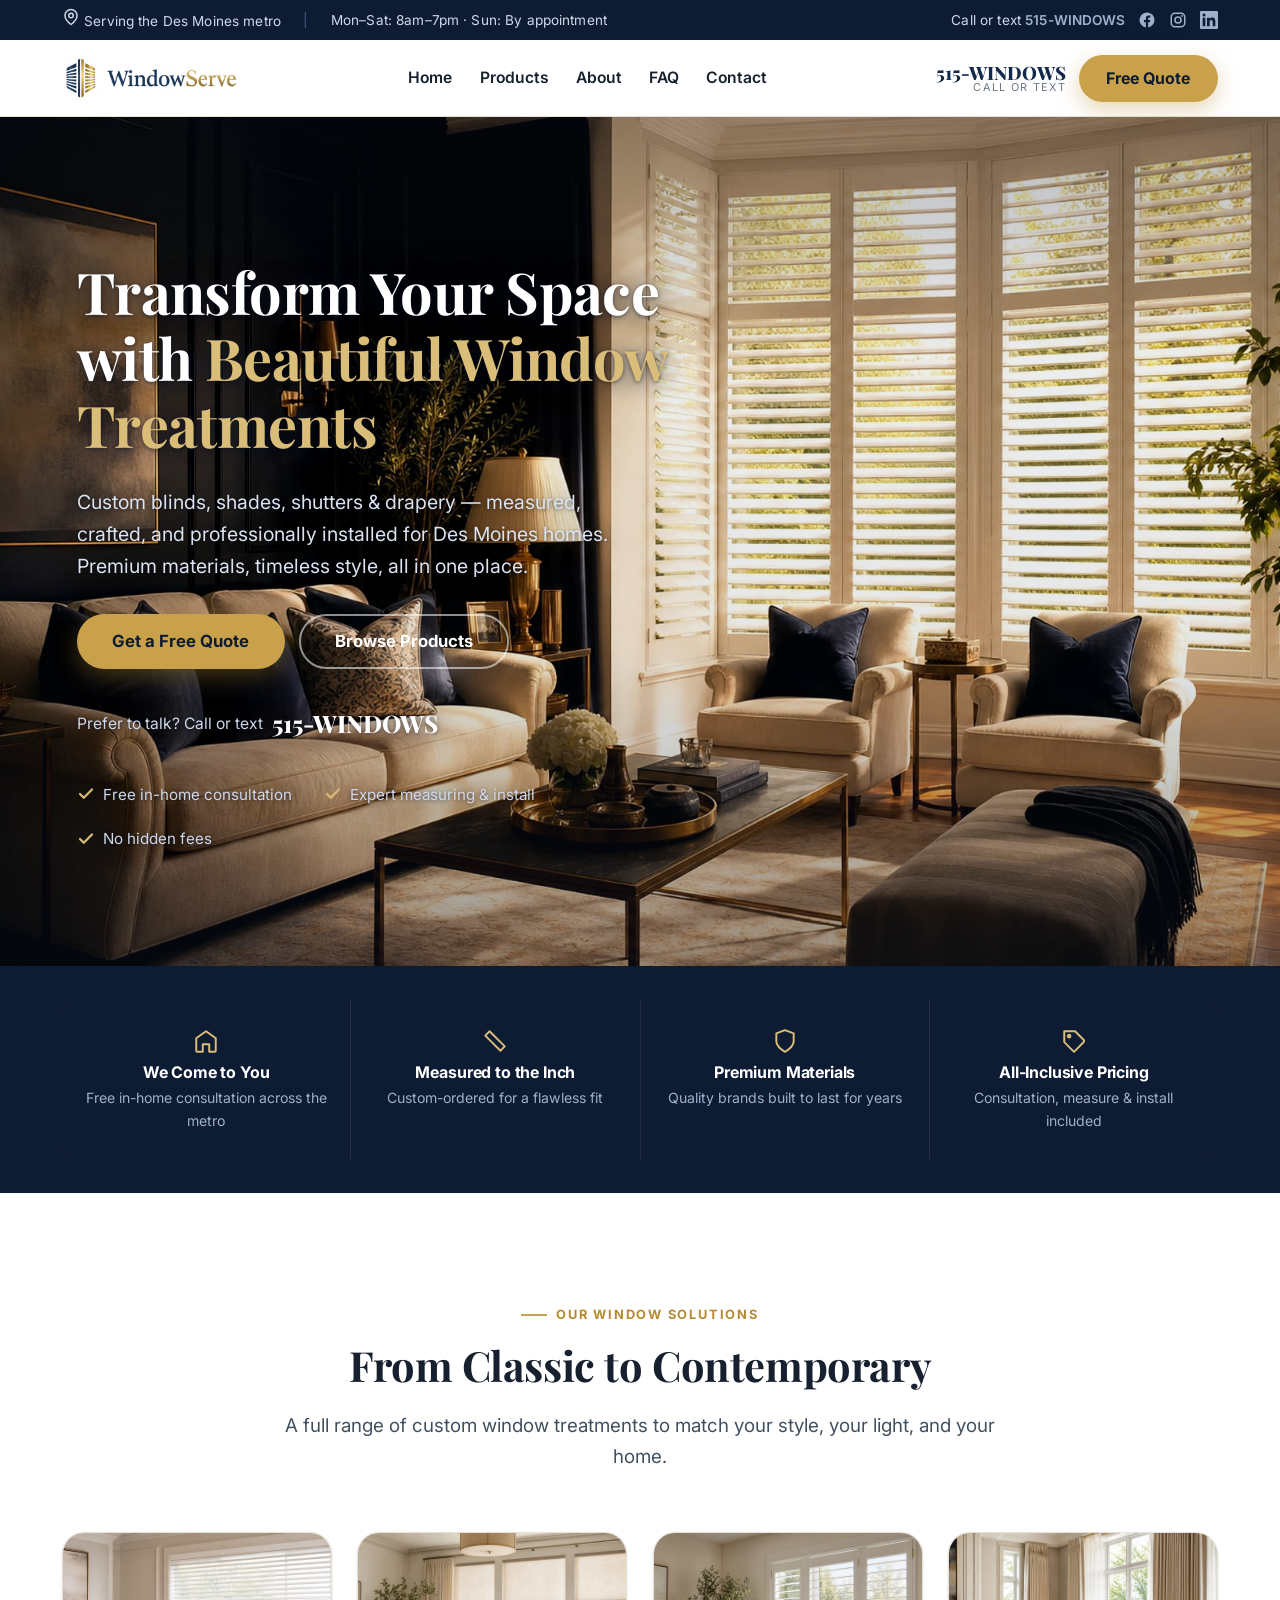
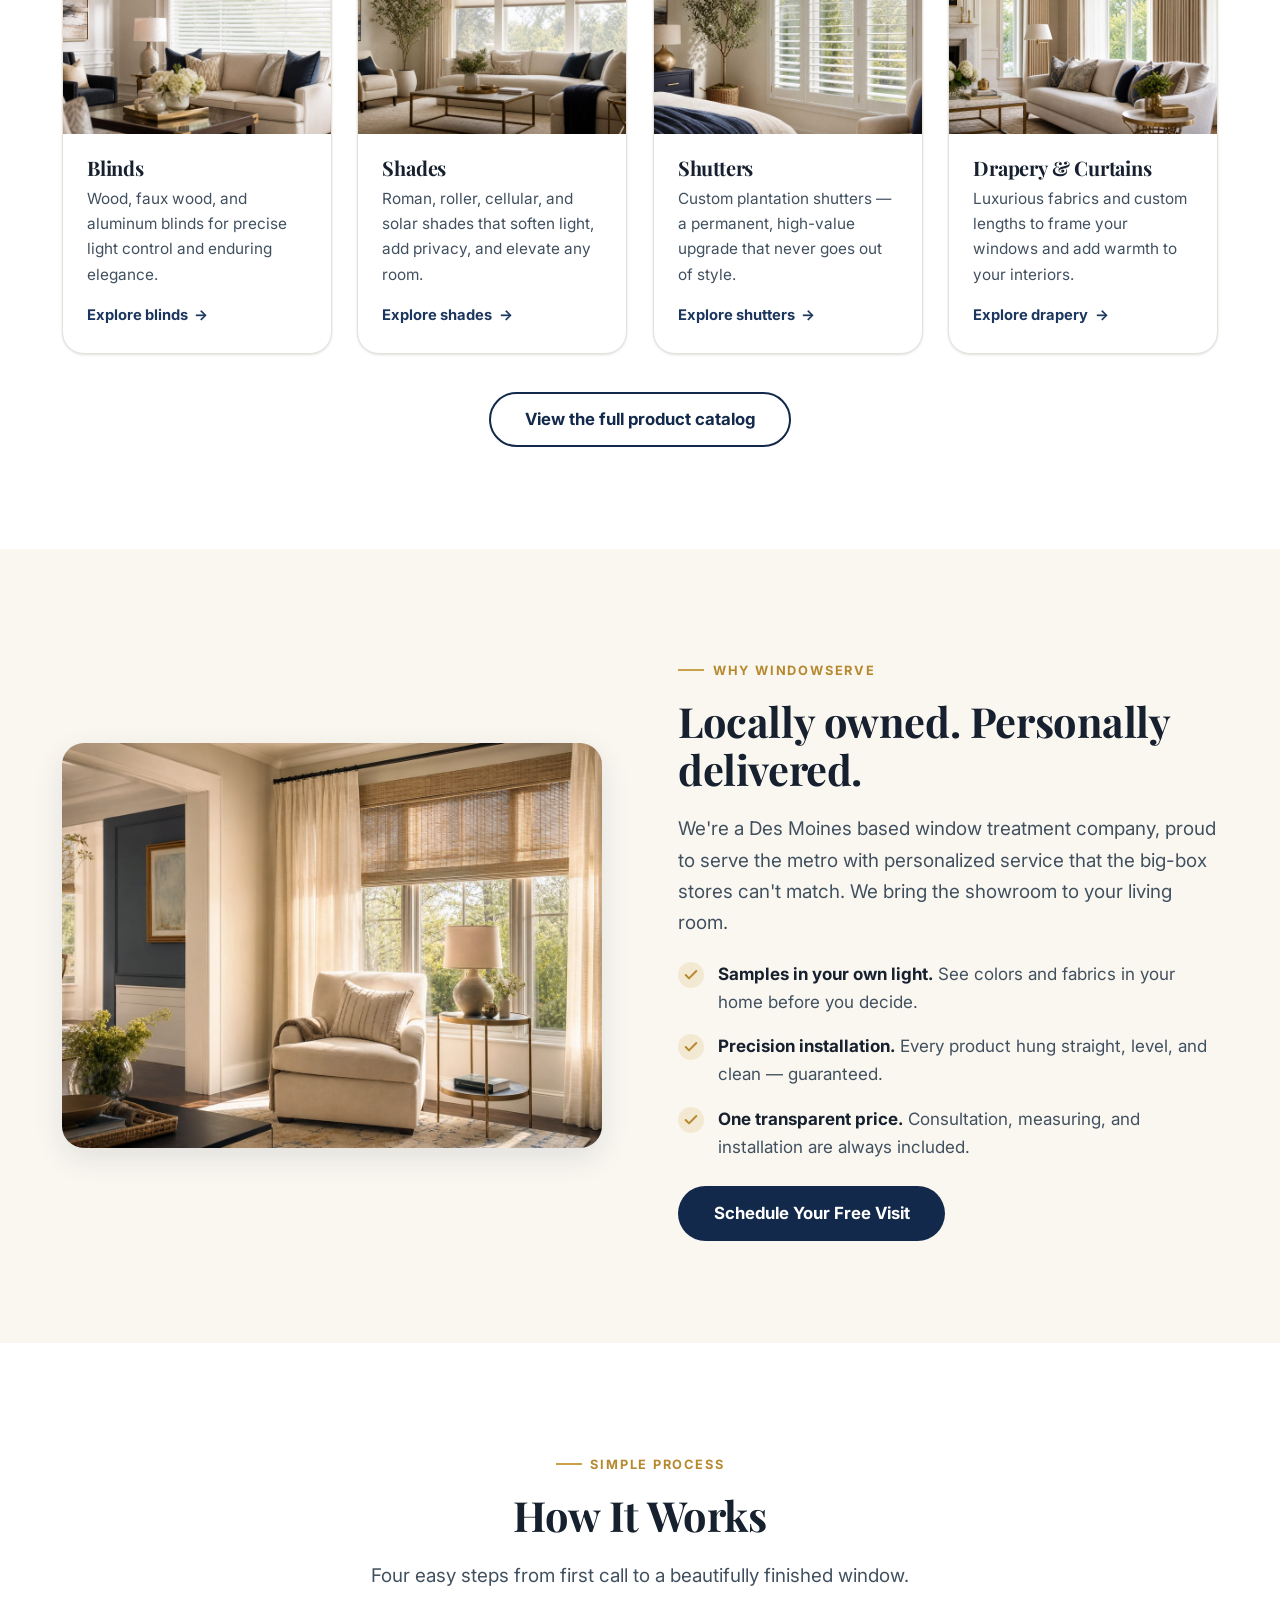
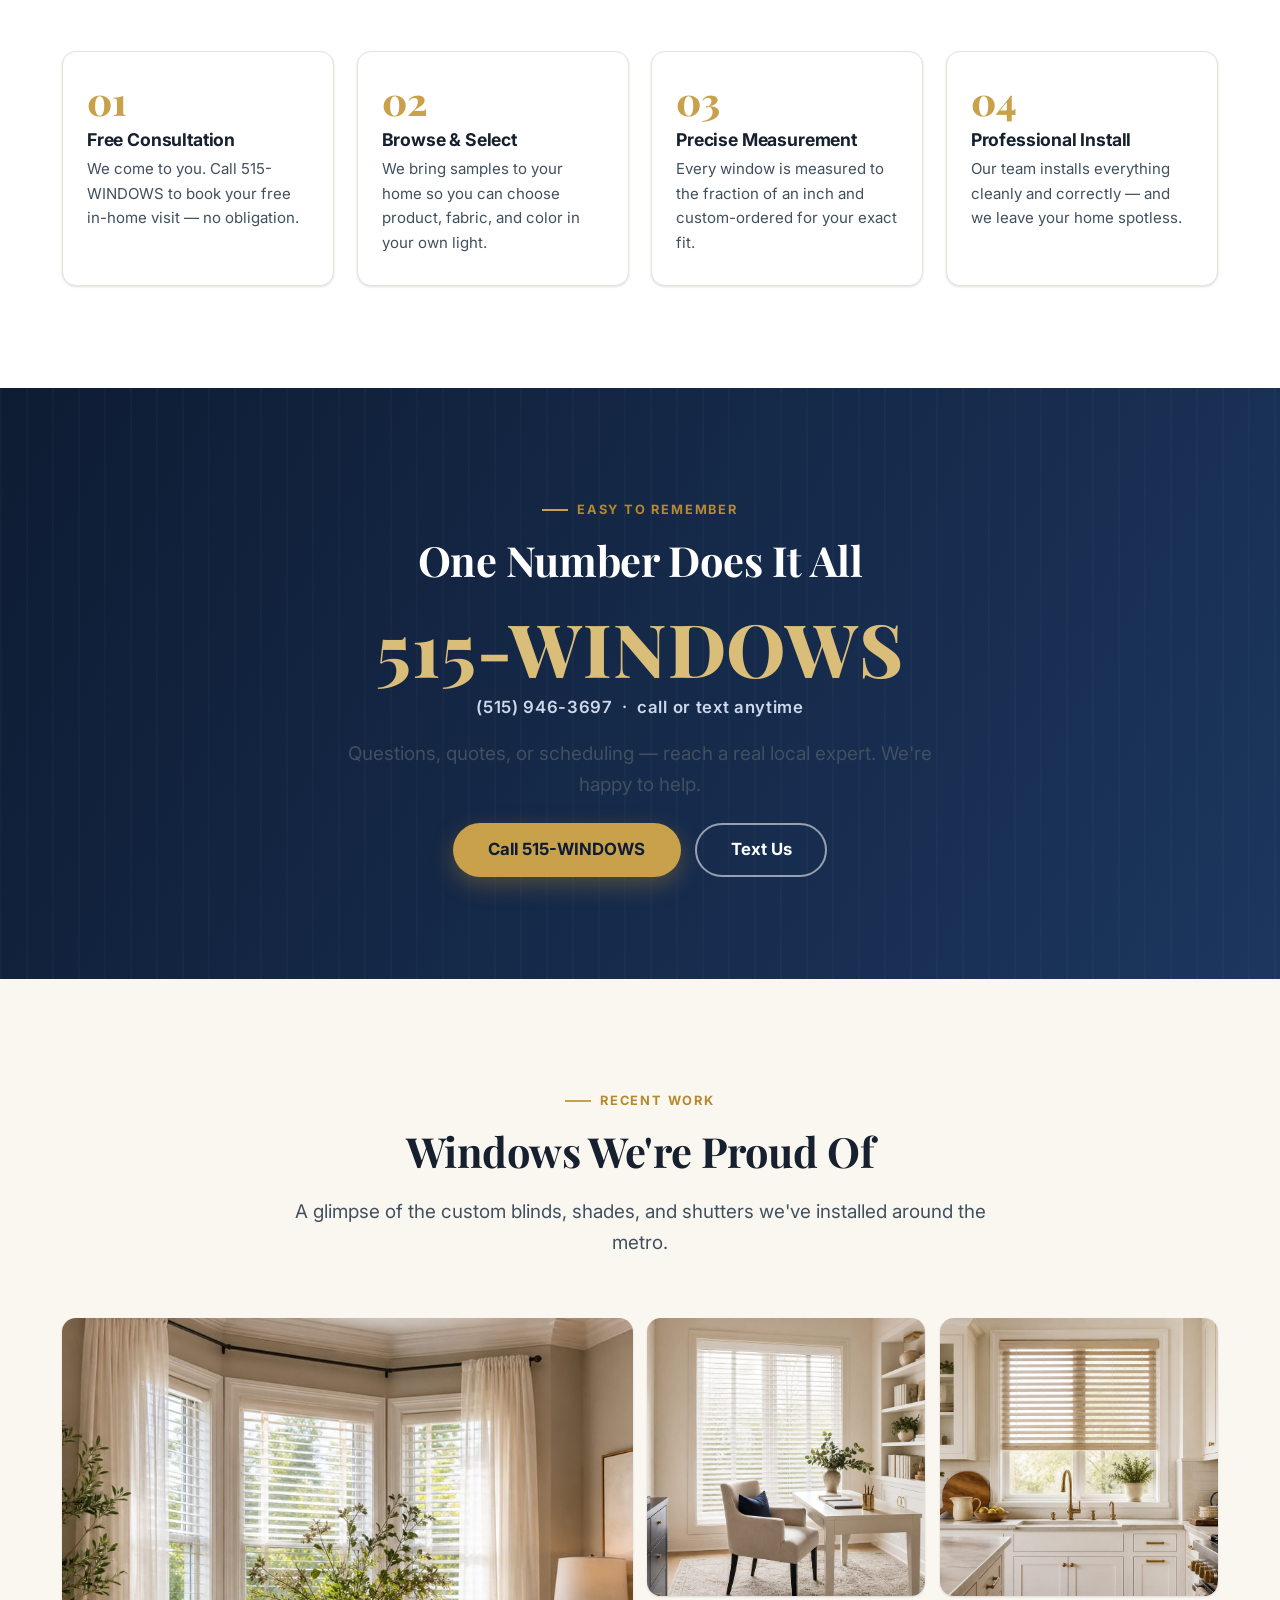
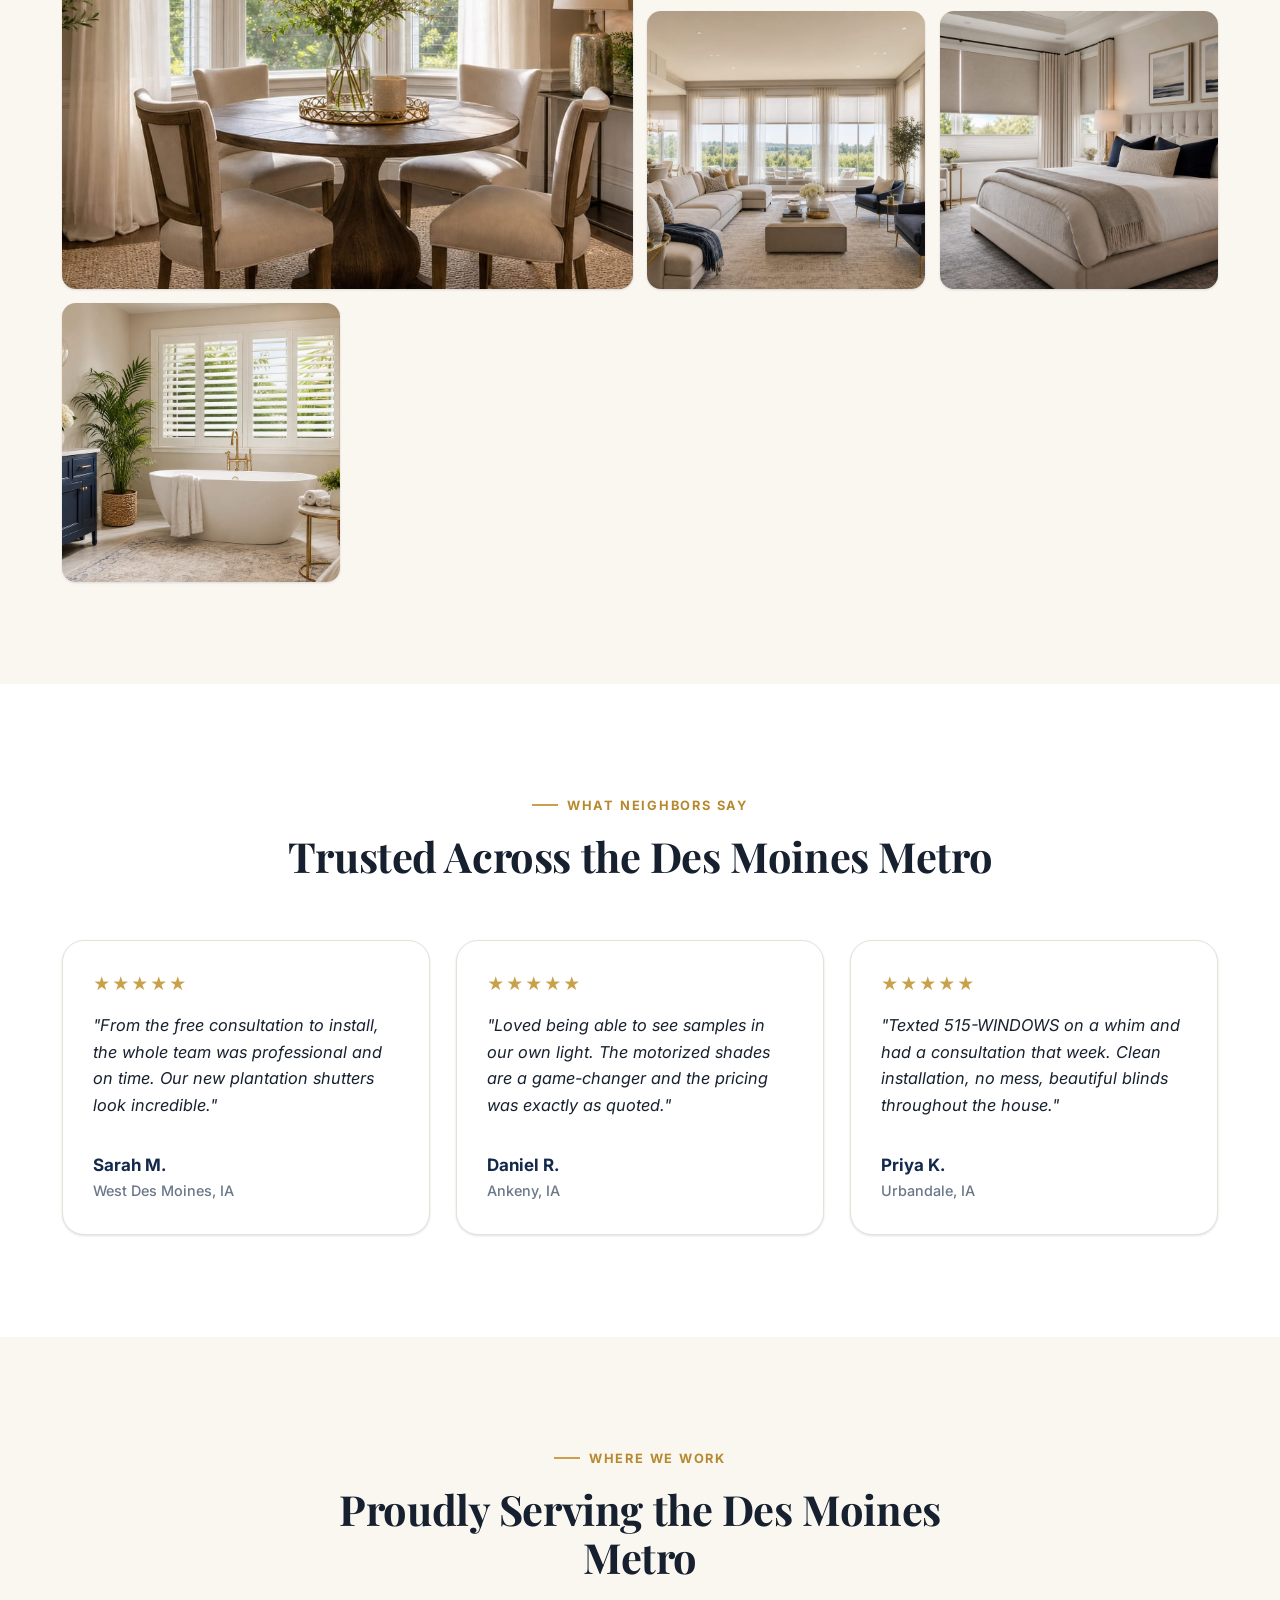
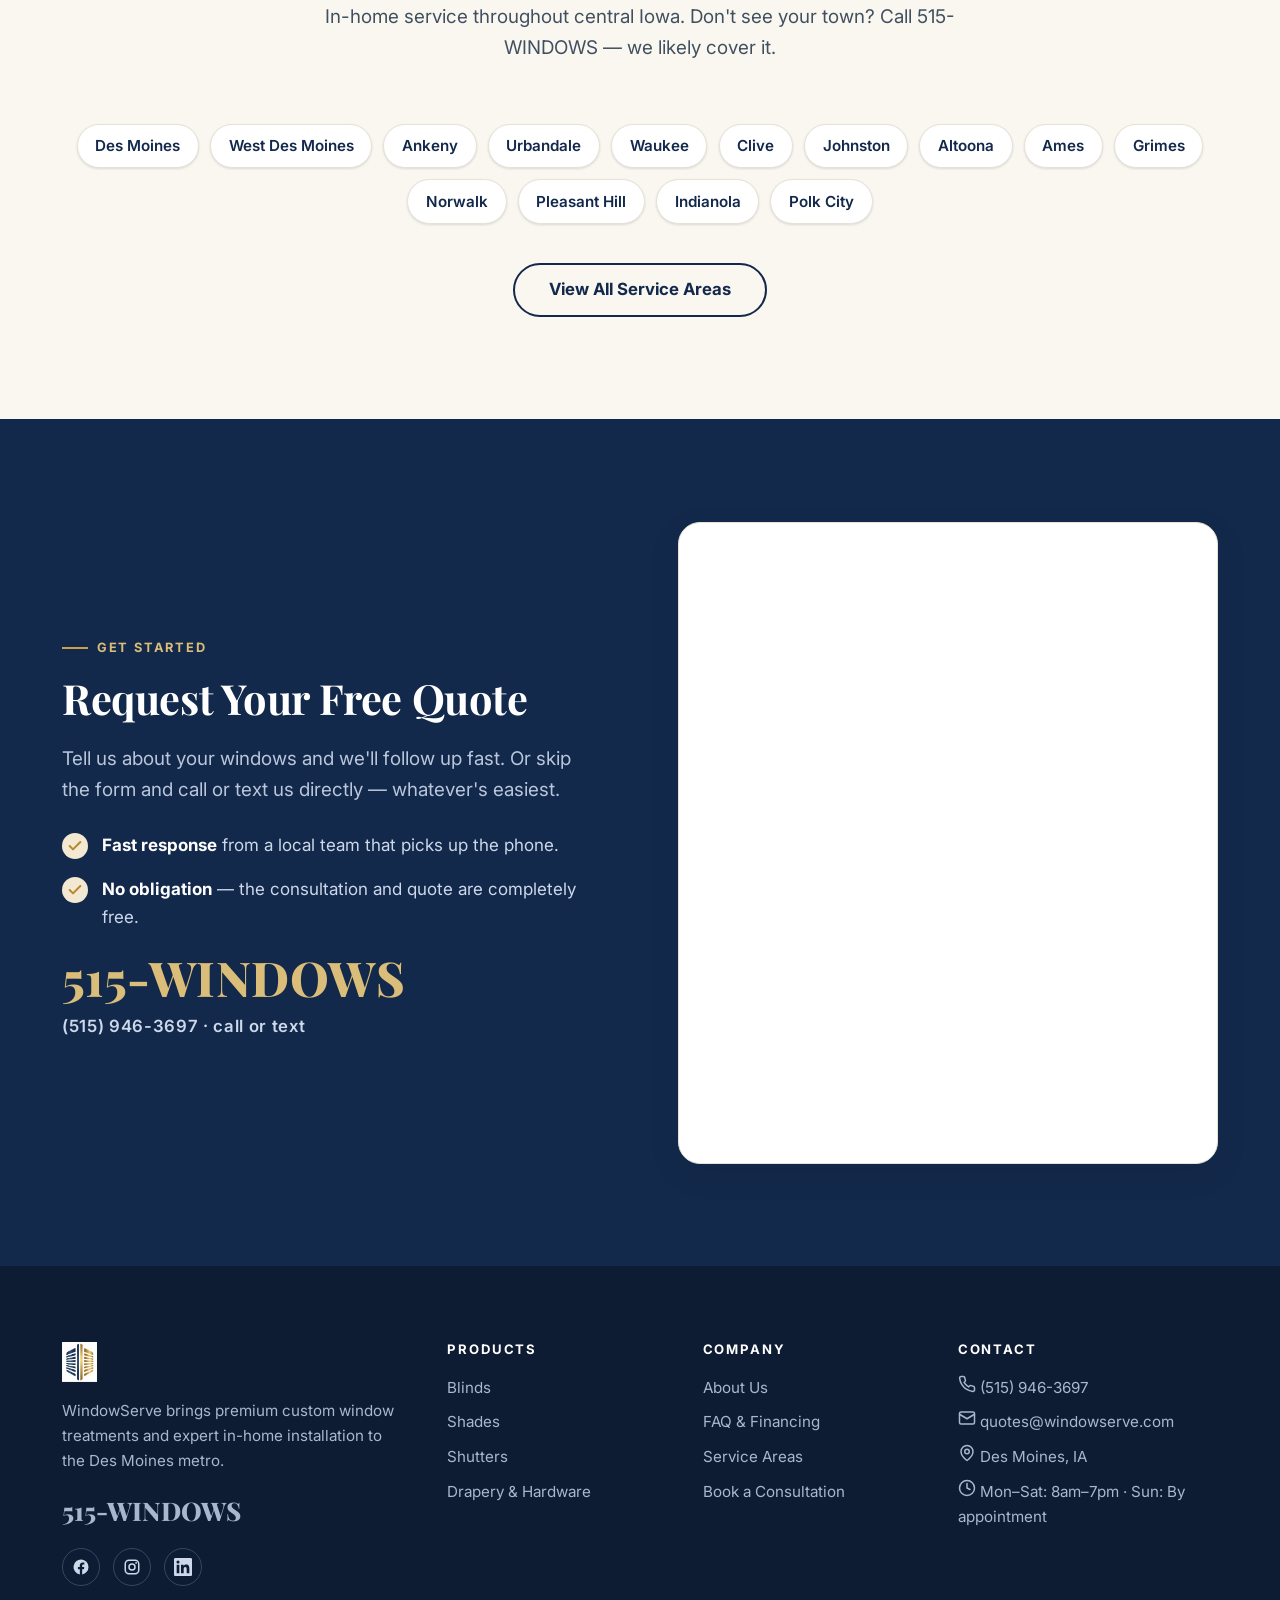
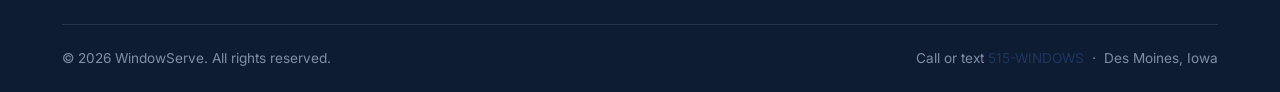
==== commit 2d83fc31: "new version uploaded" ====
--- a/index.html
+++ b/index.html
@@ -1,1062 +1,323 @@
-<!DOCTYPE html>
-<html lang="en">
-<head>
-  <!-- Google tag (gtag.js) -->
-  <script async src="https://www.googletagmanager.com/gtag/js?id=G-3D4KL3PF6Y"></script>
-  <script>
-    window.dataLayer = window.dataLayer || [];
-    function gtag(){dataLayer.push(arguments);}
-    gtag('js', new Date());
-
-    gtag('config', 'G-3D4KL3PF6Y');
-  </script>
-  <meta charset="UTF-8">
-  <meta name="viewport" content="width=device-width, initial-scale=1.0">
-  <meta name="description" content="Custom blinds, shades &amp; drapery for Des Moines homes. Free in-home consultation and professional installation. Call or text 515-WINDOWS today.">
-  <title>Window Blinds, Shades & Shutters Des Moines | 515-WINDOWS</title>
-  <link rel="icon" type="image/png" href="favicon.png">
-  <link rel="preconnect" href="https://fonts.googleapis.com">
-  <link rel="preconnect" href="https://fonts.gstatic.com" crossorigin>
-  <link href="https://fonts.googleapis.com/css2?family=Bebas+Neue&family=Cormorant+Garamond:ital,wght@0,400;0,600;1,400&family=DM+Sans:wght@400;500;600&display=swap" rel="stylesheet">
-  <style>
-    /* Theme + typography aligned with 515-windows.html */
-    :root {
-      --color-ink: #1a1814;
-      --color-stone: #3d3832;
-      --color-cream: #f5f0e8;
-      --color-sand: #e8e0d4;
-      --color-accent: #8b7355;
-      --color-accent-light: #a89078;
-      --color-teal: #7a9385;
-      --color-teal-light: #8fa99a;
-      --color-white: #ffffff;
-      --font-display: 'Cormorant Garamond', Georgia, serif;
-      --font-body: 'DM Sans', -apple-system, sans-serif;
-      --font-wordmark: 'Bebas Neue', 'Arial Narrow', 'Helvetica Condensed', sans-serif;
-      --shadow-soft: 0 4px 24px rgba(26, 24, 20, 0.08);
-      --shadow-lift: 0 12px 48px rgba(26, 24, 20, 0.12);
-      --radius: 6px;
-    }
-
-    *,
-    *::before,
-    *::after {
-      box-sizing: border-box;
-      margin: 0;
-      padding: 0;
-    }
-
-    html {
-      scroll-behavior: smooth;
-      scroll-padding-top: 5.5rem;
-    }
-
-    body {
-      font-family: var(--font-body);
-      font-size: 16px;
-      line-height: 1.6;
-      color: var(--color-stone);
-      background: var(--color-cream);
-      overflow-x: hidden;
-    }
-
-    /* Header */
-    .header {
-      position: fixed;
-      top: 0;
-      left: 0;
-      right: 0;
-      z-index: 100;
-      background: rgba(245, 240, 232, 0.95);
-      backdrop-filter: blur(12px);
-      border-bottom: 1px solid rgba(61, 56, 50, 0.08);
-      transition: all 0.3s ease;
-    }
-
-    .header-inner {
-      max-width: 1200px;
-      margin: 0 auto;
-      padding: 0.2rem 0.5rem;
-      display: flex;
-      align-items: center;
-      justify-content: space-between;
-    }
-
-    .logo-link {
-      display: inline-flex;
-    }
-    .logo-wrap {
-      display: flex;
-      align-items: center;
-      gap: 0;
-    }
-    .logo-icon {
-      height: 40px;
-      width: auto;
-      mix-blend-mode: multiply;
-    }
-    .logo {
-      height: 50px;
-      width: auto;
-      mix-blend-mode: multiply;
-    }
-
-    .nav {
-      display: flex;
-      gap: 2rem;
-      align-items: center;
-    }
-
-    .nav a {
-      color: var(--color-stone);
-      text-decoration: none;
-      font-weight: 500;
-      font-size: 0.95rem;
-      transition: color 0.2s ease;
-    }
-
-    .nav a:hover {
-      color: var(--color-accent);
-    }
-
-    .nav-phone {
-      font-size: 0.9rem;
-      white-space: nowrap;
-    }
-
-    .nav-brand-link {
-      text-decoration: none;
-      transition: color 0.2s ease, background 0.2s ease, border-color 0.2s ease, transform 0.2s ease, box-shadow 0.2s ease;
-    }
-
-    .nav-brand-link.brand-515 {
-      padding: 0.42rem 0.8rem;
-      font-size: 0.8rem;
-      letter-spacing: 0.08em;
-      text-transform: uppercase;
-      vertical-align: middle;
-    }
-
-    .nav-brand-link.brand-515:hover {
-      transform: translateY(-1px);
-    }
-
-    /* "515 Windows" — logo-style wordmark */
-    .brand-515 {
-      display: inline-flex;
-      align-items: center;
-      flex-wrap: nowrap;
-      font-family: var(--font-display);
-      font-weight: 700;
-      letter-spacing: 0.04em;
-      color: var(--color-ink);
-      font-variant-numeric: lining-nums;
-      font-feature-settings: "lnum" 1, "kern" 1;
-      background: linear-gradient(180deg, #fcf9f5 0%, #e4dcd0 100%);
-      padding: 0.1em 0.52em;
-      border-radius: 8px;
-      border: 1px solid rgba(139, 115, 85, 0.45);
-      box-shadow: inset 0 1px 0 rgba(255, 255, 255, 0.8), 0 2px 8px rgba(26, 24, 20, 0.08);
-      line-height: 1.2;
-      vertical-align: middle;
-    }
-
-    /* All-caps 515 WINDOWS — condensed display wordmark */
-    .brand-515-wordmark {
-      font-family: var(--font-wordmark);
-      font-weight: 400;
-      letter-spacing: 0.06em;
-      font-size: 1.35em;
-      line-height: 1;
-      padding: 0.1em 0.48em;
-      text-transform: uppercase;
-    }
-
-    /* 515-WINDOWS — same typography as surrounding text */
-    .brand-515-mnemonic {
-      font-family: inherit;
-      font-weight: inherit;
-      font-size: inherit;
-      letter-spacing: normal;
-      line-height: inherit;
-      color: inherit;
-      display: inline;
-      vertical-align: baseline;
-    }
-
-    .btn .brand-515-mnemonic {
-      margin-left: 0.35em;
-    }
-
-    .footer .nav-brand-link.brand-515 {
-      color: var(--color-cream);
-      background: rgba(0, 0, 0, 0.32);
-      border-color: rgba(168, 144, 120, 0.55);
-      box-shadow: inset 0 1px 0 rgba(255, 255, 255, 0.07), 0 2px 8px rgba(0, 0, 0, 0.22);
-    }
-
-    .footer .nav-brand-link.brand-515:hover {
-      color: var(--color-white);
-      background: rgba(0, 0, 0, 0.42);
-      border-color: var(--color-accent-light);
-    }
-
-    .cta .brand-515 {
-      color: var(--color-cream);
-      background: rgba(255, 255, 255, 0.14);
-      border-color: rgba(245, 240, 232, 0.45);
-      box-shadow: inset 0 1px 0 rgba(255, 255, 255, 0.12), 0 1px 6px rgba(0, 0, 0, 0.15);
-    }
-
-    .cta h2 .brand-515-wordmark {
-      line-height: 0.82;
-      padding: 0.06em 0.45em 0.015em;
-    }
-
-    .footer-bottom .brand-515 {
-      color: var(--color-cream);
-      background: rgba(0, 0, 0, 0.28);
-      border-color: rgba(232, 224, 212, 0.4);
-      box-shadow: inset 0 1px 0 rgba(255, 255, 255, 0.08), 0 1px 4px rgba(0, 0, 0, 0.2);
-    }
-
-    .btn {
-      display: inline-flex;
-      align-items: center;
-      padding: 0.75rem 1.5rem;
-      font-family: var(--font-body);
-      font-weight: 600;
-      font-size: 0.9rem;
-      text-decoration: none;
-      border-radius: var(--radius);
-      transition: all 0.25s ease;
-      cursor: pointer;
-    }
-
-    .btn-primary {
-      background: var(--color-ink);
-      color: var(--color-white);
-      border: 2px solid var(--color-ink);
-    }
-
-    .btn-primary:hover {
-      background: var(--color-stone);
-      border-color: var(--color-stone);
-      transform: translateY(-1px);
-    }
-
-    .btn-outline {
-      background: transparent;
-      color: var(--color-ink);
-      border: 2px solid var(--color-ink);
-    }
-
-    .btn-outline:hover {
-      background: var(--color-ink);
-      color: var(--color-white);
-    }
-
-    /* Hero */
-    .hero {
-      min-height: 100vh;
-      display: flex;
-      flex-direction: column;
-      justify-content: center;
-      padding: 5.35rem 1.5rem 4rem;
-      background:
-        radial-gradient(ellipse 70% 60% at 50% 50%, rgba(248, 245, 240, 0.75) 0%, rgba(245, 240, 232, 0.4) 50%, transparent 100%),
-        url('hero.png') center center / cover no-repeat;
-      position: relative;
-    }
-
-    .hero::before {
-      content: '';
-      position: absolute;
-      top: 0;
-      left: 0;
-      right: 0;
-      bottom: 0;
-      background: linear-gradient(to bottom, rgba(245, 240, 232, 0.15) 0%, transparent 30%, transparent 70%, rgba(61, 56, 50, 0.08) 100%);
-      pointer-events: none;
-    }
-
-    .hero-inner {
-      max-width: 900px;
-      margin: 0 auto;
-      margin-top: -2.75rem;
-      text-align: center;
-      position: relative;
-      z-index: 1;
-    }
-
-    .hero h1 {
-      font-family: var(--font-display);
-      font-size: clamp(2.5rem, 6vw, 4rem);
-      font-weight: 600;
-      color: var(--color-ink);
-      line-height: 1.15;
-      margin-bottom: 1rem;
-      letter-spacing: -0.02em;
-      text-wrap: balance;
-    }
-
-    .hero h1 em {
-      font-style: italic;
-      color: var(--color-teal);
-    }
-
-    .hero-inner > p:not(.hero-vanity) {
-      font-size: 1.15rem;
-      color: var(--color-stone);
-      max-width: 560px;
-      margin: 0 auto 2rem;
-      line-height: 1.65;
-    }
-
-    /* Vanity block above hero headline */
-    .hero-vanity {
-      display: flex;
-      flex-direction: row;
-      flex-wrap: wrap;
-      justify-content: center;
-      align-items: center;
-      gap: 0.55rem 0.75rem;
-      max-width: 38rem;
-      margin: -0.75rem auto 2.5rem;
-      font-size: 1.05rem;
-      line-height: 1.45;
-      color: var(--color-ink);
-    }
-
-    .hero-vanity-line {
-      text-align: center;
-    }
-
-    .hero-vanity-cta {
-      font-size: 1rem;
-      font-weight: 700;
-      letter-spacing: 0.12em;
-      text-transform: uppercase;
-    }
-
-    .hero-vanity-tail {
-      font-size: 1.08rem;
-      font-weight: 600;
-      letter-spacing: 0.03em;
-      text-transform: none;
-      color: var(--color-stone);
-      opacity: 1;
-    }
-
-    .hero-vanity::after {
-      content: '';
-      flex-basis: 100%;
-      width: min(12rem, 40vw);
-      height: 2px;
-      margin: 0.65rem auto 0;
-      border-radius: 2px;
-      background: linear-gradient(90deg, transparent, var(--color-teal), var(--color-accent-light), var(--color-accent), var(--color-teal), transparent);
-      opacity: 0.9;
-      order: 10;
-    }
-
-    .hero-vanity-tel {
-      text-decoration: none;
-      color: inherit;
-      border: 0;
-      line-height: 1.2;
-    }
-
-    .hero-vanity-tel .brand-515-wordmark {
-      display: inline-block;
-      font-size: clamp(1.45rem, 5vw, 2rem);
-      letter-spacing: 0.08em;
-      line-height: 1;
-      padding: 0.28em 0.55em 0.2em;
-      color: var(--color-ink);
-      background: linear-gradient(180deg, #fdfcf8 0%, #ebe4d8 100%);
-      border-radius: 10px;
-      border: 2px solid var(--color-teal);
-      box-shadow:
-        inset 0 1px 0 rgba(255, 255, 255, 0.95),
-        0 2px 0 rgba(61, 56, 50, 0.06),
-        0 6px 20px rgba(122, 147, 133, 0.28);
-      transition: transform 0.2s ease, box-shadow 0.2s ease, border-color 0.2s ease;
-    }
-
-    .hero-vanity-tel:focus-visible {
-      outline: 2px solid var(--color-accent);
-      outline-offset: 3px;
-    }
-
-    .hero-vanity-tel:hover .brand-515-wordmark,
-    .hero-vanity-tel:focus-visible .brand-515-wordmark {
-      border-color: var(--color-teal-light);
-      box-shadow:
-        inset 0 1px 0 rgba(255, 255, 255, 1),
-        0 3px 0 rgba(61, 56, 50, 0.05),
-        0 10px 28px rgba(122, 147, 133, 0.38);
-      transform: translateY(-2px);
-    }
-
-    .hero-buttons {
-      display: flex;
-      gap: 1rem;
-      justify-content: center;
-      flex-wrap: wrap;
-    }
-
-    .hero .btn-primary {
-      background: var(--color-teal);
-      color: var(--color-white);
-      border-color: var(--color-teal);
-    }
-
-    .hero .btn-primary:hover {
-      background: var(--color-teal-light);
-      border-color: var(--color-teal-light);
-      color: var(--color-white);
-    }
-
-    .hero .btn-outline {
-      color: var(--color-ink);
-      border-color: var(--color-ink);
-    }
-
-    .hero .btn-outline:hover {
-      background: var(--color-ink);
-      color: var(--color-white);
-    }
-
-    /* Services */
-    .services {
-      padding: 5rem 1.5rem;
-      background: var(--color-white);
-    }
-
-    .section-header {
-      text-align: center;
-      max-width: 600px;
-      margin: 0 auto 3.5rem;
-    }
-
-    .section-header h2 {
-      font-family: var(--font-display);
-      font-size: clamp(2rem, 4vw, 2.75rem);
-      font-weight: 600;
-      color: var(--color-ink);
-      margin-bottom: 0.75rem;
-      text-wrap: balance;
-    }
-
-    .section-header p {
-      color: var(--color-stone);
-      font-size: 1.05rem;
-      line-height: 1.65;
-      margin-top: 0.5rem;
-    }
-
-    .services-catalog-link {
-      margin-top: 1.25rem;
-    }
-
-    .services-catalog-link a {
-      color: var(--color-teal);
-      font-weight: 600;
-      text-decoration: none;
-      border-bottom: 1px solid rgba(122, 147, 133, 0.45);
-    }
-
-    .services-catalog-link a:hover {
-      color: var(--color-stone);
-      border-bottom-color: var(--color-stone);
-    }
-
-    .services-grid {
-      max-width: 1100px;
-      margin: 0 auto;
-      display: grid;
-      grid-template-columns: repeat(auto-fit, minmax(260px, 1fr));
-      gap: 1.5rem;
-    }
-
-    .service-card {
-      background: var(--color-cream);
-      padding: 0;
-      border-radius: var(--radius);
-      transition: all 0.3s ease;
-      border: 1px solid transparent;
-      overflow: hidden;
-      display: flex;
-      flex-direction: column;
-      height: 100%;
-    }
-
-    .service-card:hover {
-      transform: translateY(-4px);
-      box-shadow: var(--shadow-lift);
-      border-color: rgba(139, 115, 85, 0.2);
-    }
-
-    /* Intrinsic image size: no stretch past natural dimensions (avoids soft “zoom” upscale). */
-    .service-card-media {
-      overflow: hidden;
-      background: var(--color-sand);
-      display: flex;
-      justify-content: center;
-      align-items: flex-start;
-    }
-
-    .service-card-media img {
-      width: auto;
-      max-width: 100%;
-      height: auto;
-      display: block;
-    }
-
-    .service-card-body {
-      padding: 1.35rem 1.5rem 1.75rem;
-      flex: 1;
-      display: flex;
-      flex-direction: column;
-    }
-
-    .service-card h3 {
-      font-family: var(--font-display);
-      font-size: 1.5rem;
-      font-weight: 600;
-      color: var(--color-ink);
-      margin-bottom: 0.5rem;
-    }
-
-    .service-card p {
-      color: var(--color-stone);
-      font-size: 0.95rem;
-      line-height: 1.6;
-      flex: 1;
-    }
-
-    /* About Section */
-    .about {
-      padding: 5rem 1.5rem;
-      background: var(--color-sand);
-    }
-
-    .about-inner {
-      max-width: 720px;
-      margin: 0 auto;
-      text-align: center;
-      padding: 3rem 2.5rem;
-      background: var(--color-white);
-      border-radius: var(--radius);
-      border: 1px solid rgba(139, 115, 85, 0.2);
-      box-shadow: var(--shadow-soft);
-    }
-
-    .about h2 {
-      font-family: var(--font-display);
-      font-size: clamp(2rem, 4vw, 2.75rem);
-      font-weight: 600;
-      color: var(--color-ink);
-      margin-bottom: 1rem;
-    }
-
-    .about p {
-      font-size: 1.05rem;
-      color: var(--color-stone);
-      line-height: 1.75;
-      margin-top: 1.25rem;
-    }
-
-    /* CTA Section */
-    .cta {
-      padding: 5rem 1.5rem;
-      background: var(--color-ink);
-      color: var(--color-cream);
-      text-align: center;
-    }
-
-    .cta h2 {
-      font-family: var(--font-display);
-      font-size: clamp(2rem, 4vw, 3rem);
-      font-weight: 600;
-      margin-bottom: 1rem;
-      display: flex;
-      flex-wrap: wrap;
-      justify-content: center;
-      align-items: center;
-      column-gap: 0.22em;
-      row-gap: 0.2em;
-      text-align: center;
-      color: var(--color-cream);
-      text-wrap: balance;
-    }
-
-    .cta p {
-      max-width: 500px;
-      margin: 0 auto 2rem;
-      opacity: 0.9;
-      line-height: 1.65;
-      font-size: 1.05rem;
-    }
-
-    .cta .btn-primary {
-      background: var(--color-teal);
-      color: var(--color-white);
-      border-color: var(--color-teal);
-    }
-
-    .cta .btn-primary:hover {
-      background: var(--color-teal-light);
-      border-color: var(--color-teal-light);
-      color: var(--color-white);
-    }
-
-    .cta .cta-phone {
-      margin-bottom: 1.5rem !important;
-      max-width: 28rem;
-      margin-left: auto;
-      margin-right: auto;
-    }
-
-    .cta-phone-link {
-      display: inline-flex;
-      flex-direction: column;
-      align-items: center;
-      gap: 0.35rem;
-      color: var(--color-cream);
-      text-decoration: none;
-      font-weight: 600;
-      transition: opacity 0.2s ease;
-    }
-
-    .cta-phone-link:hover {
-      opacity: 0.9;
-    }
-
-    .cta-phone-link:hover .cta-phone-digits {
-      text-decoration: underline;
-    }
-
-    .cta-phone-label {
-      font-weight: 500;
-      font-size: 0.9rem;
-      opacity: 0.82;
-      letter-spacing: 0.04em;
-    }
-
-    .cta-phone-mnemonic {
-      font-size: clamp(1.1rem, 2.8vw, 1.25rem);
-      font-weight: 600;
-      line-height: 1.35;
-    }
-
-    .cta-phone-digits {
-      font-size: 0.85rem;
-      font-weight: 500;
-      opacity: 0.85;
-      font-variant-numeric: tabular-nums;
-      letter-spacing: 0.04em;
-    }
-
-    /* Highlighted vanity number on dark CTA band */
-    .cta .cta-wordmark-pill {
-      display: inline-block;
-      font-size: clamp(1.12rem, 3.2vw, 1.48rem);
-      letter-spacing: 0.08em;
-      line-height: 1;
-      padding: 0.28em 0.55em 0.2em;
-      color: var(--color-ink);
-      background: linear-gradient(180deg, #fdfcf8 0%, #ebe4d8 100%);
-      border-radius: 10px;
-      border: 2px solid var(--color-teal);
-      box-shadow:
-        inset 0 1px 0 rgba(255, 255, 255, 0.95),
-        0 2px 0 rgba(0, 0, 0, 0.12),
-        0 6px 20px rgba(122, 147, 133, 0.4);
-      transition: transform 0.2s ease, box-shadow 0.2s ease, border-color 0.2s ease;
-    }
-
-    .cta .cta-lead-tel {
-      text-decoration: none;
-      color: inherit;
-    }
-
-    .cta .cta-lead-tel:hover .cta-wordmark-pill,
-    .cta .cta-lead-tel:focus-visible .cta-wordmark-pill,
-    .cta-phone-link:hover .cta-wordmark-pill,
-    .cta-phone-link:focus-visible .cta-wordmark-pill {
-      border-color: var(--color-teal-light);
-      box-shadow:
-        inset 0 1px 0 rgba(255, 255, 255, 1),
-        0 3px 0 rgba(0, 0, 0, 0.1),
-        0 10px 28px rgba(122, 147, 133, 0.45);
-      transform: translateY(-2px);
-    }
-
-    /* Footer */
-    .footer {
-      background: var(--color-stone);
-      color: var(--color-sand);
-      padding: 3rem 1.5rem 2rem;
-    }
-
-    .footer-inner {
-      max-width: 1200px;
-      margin: 0 auto;
-      display: flex;
-      flex-wrap: wrap;
-      justify-content: space-between;
-      gap: 2rem;
-      margin-bottom: 2rem;
-      padding-bottom: 2rem;
-      border-bottom: 1px solid rgba(255, 255, 255, 0.1);
-    }
-
-    .footer-logo-wrap {
-      display: flex;
-      align-items: center;
-      gap: 0;
-    }
-    .footer-logo-icon {
-      height: 32px;
-      width: auto;
-      filter: invert(1);
-      mix-blend-mode: lighten;
-    }
-    .footer-logo {
-      height: 40px;
-      width: auto;
-      filter: invert(1);
-      mix-blend-mode: lighten;
-    }
-
-    .footer nav {
-      display: flex;
-      gap: 2rem;
-      align-items: center;
-    }
-
-    .footer-social {
-      display: flex;
-      gap: 1rem;
-      align-items: center;
-    }
-
-    .footer-social a {
-      display: flex;
-      align-items: center;
-      justify-content: center;
-      width: 40px;
-      height: 40px;
-      min-width: 40px;
-      flex-shrink: 0;
-      border-radius: 50%;
-      background: rgba(255, 255, 255, 0.1);
-      color: var(--color-sand);
-      transition: background 0.2s ease, color 0.2s ease;
-    }
-
-    .footer-social a:hover {
-      background: rgba(255, 255, 255, 0.2);
-      color: var(--color-white);
-    }
-
-    .footer-social svg {
-      width: 20px;
-      height: 20px;
-    }
-
-    .footer a {
-      color: var(--color-sand);
-      text-decoration: none;
-      transition: color 0.2s ease;
-    }
-
-    .footer a:hover {
-      color: var(--color-white);
-    }
-
-    .footer-bottom {
-      max-width: 1200px;
-      margin: 0 auto;
-      text-align: center;
-      font-size: 0.9rem;
-      opacity: 0.8;
-      line-height: 1.65;
-    }
-
-    .footer-bottom a {
-      color: var(--color-sand);
-    }
-
-    .footer-phone-link {
-      display: inline-flex;
-      align-items: baseline;
-      gap: 0.45rem;
-      flex-wrap: wrap;
-      justify-content: center;
-    }
-
-    .footer-phone-sep {
-      opacity: 0.5;
-      user-select: none;
-    }
-
-    .footer-phone-digits {
-      font-variant-numeric: tabular-nums;
-      letter-spacing: 0.02em;
-    }
-
-    /* Mobile nav toggle */
-    .nav-toggle {
-      display: none;
-      background: none;
-      border: none;
-      cursor: pointer;
-      padding: 0.5rem;
-    }
-
-    @media (max-width: 768px) {
-      .nav {
-        display: none;
-      }
-
-      .nav.open {
-        display: flex;
-        flex-direction: column;
-        position: absolute;
-        top: 100%;
-        left: 0;
-        right: 0;
-        background: var(--color-cream);
-        padding: 1.5rem;
-        gap: 1rem;
-      }
-
-      .nav-toggle {
-        display: block;
-      }
-
-      .hero-buttons {
-        flex-direction: column;
-      }
-
-      .hero-buttons .btn {
-        width: 100%;
-        justify-content: center;
-      }
-
-      .footer-inner {
-        flex-direction: column;
-        text-align: center;
-        align-items: center;
-      }
-
-      .footer nav {
-        flex-direction: column;
-        justify-content: center;
-        align-items: center;
-        gap: 1.25rem;
-      }
-
-      .footer-social {
-        width: 100%;
-        justify-content: center;
-        flex-wrap: nowrap;
-        padding: 0 0.5rem;
-      }
-
-      .about-inner {
-        padding: 2.25rem 1.35rem;
-      }
-
-      .hero {
-        min-height: 100dvh;
-        justify-content: flex-start;
-        padding-top: max(6.85rem, calc(5.25rem + env(safe-area-inset-top, 0px)));
-        padding-left: 1.25rem;
-        padding-right: 1.25rem;
-        padding-bottom: 3.5rem;
-      }
-
-      .hero-inner {
-        margin-top: 0;
-        width: 100%;
-        padding-top: 0.35rem;
-      }
-
-      .hero-vanity {
-        flex-direction: column;
-        align-items: center;
-        gap: 0.5rem;
-        max-width: 22rem;
-        margin: 0 auto 1.85rem;
-      }
-
-      .hero-vanity-line {
-        display: block;
-        width: 100%;
-      }
-
-      .hero-vanity-cta {
-        order: 1;
-      }
-
-      .hero-vanity-tel {
-        order: 2;
-      }
-
-      .hero-vanity-tail {
-        order: 3;
-      }
-
-      .hero-vanity::after {
-        order: 4;
-        margin-top: 0.85rem;
-      }
-    }
-  </style>
-</head>
-<body>
-  <header class="header">
-    <div class="header-inner">
-      <a href="index.html" class="logo-link">
-        <span class="logo-wrap">
-          <img src="logo_icon.svg" alt="" class="logo-icon" aria-hidden="true">
-          <img src="logo.svg" alt="WindowServe" class="logo">
-        </span>
-      </a>
-      <nav class="nav" id="nav">
-        <a href="#services">Services</a>
-        <a href="products.html">Products</a>
-        <a href="#about">About</a>
-        <a href="#contact">Contact</a>
-        <a href="tel:5159463697" class="nav-phone">📞 <span class="brand-515-mnemonic">515-WINDOWS</span></a>
-        <a href="#contact">Free Quote</a>
-      </nav>
-      <button class="nav-toggle" id="navToggle" aria-label="Toggle menu">
-        <svg width="24" height="24" viewBox="0 0 24 24" fill="none" stroke="currentColor" stroke-width="2">
-          <line x1="3" y1="6" x2="21" y2="6"></line>
-          <line x1="3" y1="12" x2="21" y2="12"></line>
-          <line x1="3" y1="18" x2="21" y2="18"></line>
-        </svg>
-      </button>
-    </div>
-  </header>
-
-  <main>
-    <section class="hero">
-      <div class="hero-inner">
-        <p class="hero-vanity">
-          <span class="hero-vanity-line hero-vanity-cta">Call or Text</span>
-          <a href="tel:5159463697" class="hero-vanity-tel hero-vanity-line"><span class="brand-515-wordmark">515-WINDOWS</span></a>
-          <span class="hero-vanity-line hero-vanity-tail">We're happy to help.</span>
-        </p>
-        <h1>Transform Your Space with <em>Beautiful</em> Window Treatments</h1>
-        <p>Custom blinds, shades, and shutters crafted for your home. Expert installation, premium materials, and timeless style—all in one place.</p>
-        <div class="hero-buttons">
-          <a href="#services" class="btn btn-primary">Explore Services</a>
-          <a href="products.html" class="btn btn-outline">Browse Products</a>
-          <a href="#contact" class="btn btn-outline">Get a Free Quote</a>
-        </div>
-      </div>
-    </section>
-
-    <section class="services" id="services">
-      <div class="section-header">
-        <h2>Our Window Solutions</h2>
-        <p>From classic to contemporary, we offer a full range of window treatments to match your style and needs.</p>
-        <p class="services-catalog-link"><a href="products.html">View the full product catalog</a></p>
-      </div>
-      <div class="services-grid">
-        <article class="service-card">
-          <div class="service-card-media">
-            <img src="service-blinds.png" alt="Warm wood horizontal blinds in a sunlit room with classic furnishings." width="256" height="523" loading="lazy" decoding="async">
-          </div>
-          <div class="service-card-body">
-            <h3>Blinds</h3>
-            <p>Wood, faux wood, and aluminum blinds for precise light control and enduring elegance in any room.</p>
-          </div>
-        </article>
-        <article class="service-card">
-          <div class="service-card-media">
-            <img src="service-shades.png" alt="Neutral linen Roman shades above a modern sofa." width="256" height="523" loading="lazy" decoding="async">
-          </div>
-          <div class="service-card-body">
-            <h3>Shades</h3>
-            <p>Roman, roller, cellular, and solar shades that soften light, add privacy, and elevate your décor.</p>
-          </div>
-        </article>
-        <article class="service-card">
-          <div class="service-card-media">
-            <img src="service-shutters.png" alt="Crisp white plantation shutters with traditional molding." width="256" height="523" loading="lazy" decoding="async">
-          </div>
-          <div class="service-card-body">
-            <h3>Shutters</h3>
-            <p>Custom-built plantation shutters for a permanent, high-value upgrade that complements any home.</p>
-          </div>
-        </article>
-        <article class="service-card">
-          <div class="service-card-media">
-            <img src="service-drapery.png" alt="Floor-length pleated drapery with tiebacks in a serene bedroom." width="256" height="523" loading="lazy" decoding="async">
-          </div>
-          <div class="service-card-body">
-            <h3>Drapery & Curtains</h3>
-            <p>Luxurious fabrics and custom lengths to frame your windows and add warmth to your interiors.</p>
-          </div>
-        </article>
-      </div>
-    </section>
-
-    <section class="about" id="about">
-      <div class="about-inner">
-        <h2>About Us</h2>
-        <p>We're a Des Moines based window treatment business proud to serve the metro area. Call us at <span class="brand-515-mnemonic">515-WINDOWS</span> and we'll bring personalized service, expert installation, and premium products right to your doorstep — because your home deserves the best.</p>
-      </div>
-    </section>
-
-    <section class="cta" id="contact">
-      <p>Schedule a free in-home consultation — we'll measure, advise, and bring samples—no obligation.</p>
-      <p class="cta-phone"><a href="tel:5159463697" class="cta-phone-link"><span class="cta-phone-label">Call or text</span><span class="cta-phone-mnemonic"><span class="brand-515-wordmark cta-wordmark-pill">515-WINDOWS</span></span></a></p>
-      <a href="mailto:quotes@WindowServe.com" class="btn btn-primary">Email quotes@windowserve.com</a>
-    </section>
-  </main>
-
-  <footer class="footer">
-    <div class="footer-inner">
-      <span class="logo-wrap footer-logo-wrap">
-        <img src="logo_icon.svg" alt="" class="logo-icon footer-logo-icon" aria-hidden="true">
-        <img src="logo.svg" alt="WindowServe" class="footer-logo">
-      </span>
-      <nav>
-        <a href="#services">Services</a>
-        <a href="products.html">Products</a>
-        <a href="#about">About</a>
-        <a href="#contact">Contact</a>
-        <div class="footer-social">
-          <a href="https://www.facebook.com/windowserve/" target="_blank" rel="noopener noreferrer" aria-label="Facebook">
-            <svg viewBox="0 0 24 24" fill="currentColor" aria-hidden="true"><path d="M24 12.073c0-6.627-5.373-12-12-12s-12 5.373-12 12c0 5.99 4.388 10.954 10.125 11.854v-8.385H7.078v-3.47h3.047V9.43c0-3.007 1.792-4.669 4.533-4.669 1.312 0 2.686.235 2.686.235v2.953H15.83c-1.491 0-1.956.925-1.956 1.874v2.25h3.328l-.532 3.47h-2.796v8.385C19.612 23.027 24 18.062 24 12.073z"/></svg>
-          </a>
-          <a href="https://www.instagram.com/windowserve/" target="_blank" rel="noopener noreferrer" aria-label="Instagram">
-            <svg viewBox="0 0 24 24" fill="currentColor" aria-hidden="true"><path d="M12 2.163c3.204 0 3.584.012 4.85.07 3.252.148 4.771 1.691 4.919 4.919.058 1.265.069 1.645.069 4.849 0 3.205-.012 3.584-.069 4.849-.149 3.225-1.664 4.771-4.919 4.919-1.266.058-1.644.07-4.85.07-3.204 0-3.584-.012-4.849-.07-3.26-.149-4.771-1.699-4.919-4.92-.058-1.265-.07-1.644-.07-4.849 0-3.204.013-3.583.07-4.849.149-3.227 1.664-4.771 4.919-4.919 1.266-.057 1.645-.069 4.849-.069zM12 0C8.741 0 8.333.014 7.053.072 2.695.272.273 2.69.073 7.052.014 8.333 0 8.741 0 12c0 3.259.014 3.668.072 4.948.2 4.358 2.618 6.78 6.98 6.98C8.333 23.986 8.741 24 12 24c3.259 0 3.668-.014 4.948-.072 4.354-.2 6.782-2.618 6.979-6.98.059-1.28.073-1.689.073-4.948 0-3.259-.014-3.667-.072-4.947-.196-4.354-2.617-6.78-6.979-6.98C15.668.014 15.259 0 12 0zm0 5.838a6.162 6.162 0 100 12.324 6.162 6.162 0 000-12.324zM12 16a4 4 0 110-8 4 4 0 010 8zm6.406-11.845a1.44 1.44 0 100 2.881 1.44 1.44 0 000-2.881z"/></svg>
-          </a>
-          <a href="https://www.linkedin.com/company/windowserve" target="_blank" rel="noopener noreferrer" aria-label="LinkedIn">
-            <svg viewBox="0 0 24 24" fill="currentColor" aria-hidden="true"><path d="M20.447 20.452h-3.554v-5.569c0-1.328-.027-3.037-1.852-3.037-1.853 0-2.136 1.445-2.136 2.939v5.667H9.351V9h3.414v1.561h.046c.477-.9 1.637-1.85 3.37-1.85 3.601 0 4.267 2.37 4.267 5.455v6.286zM5.337 7.433c-1.144 0-2.063-.926-2.063-2.065 0-1.138.92-2.063 2.063-2.063 1.14 0 2.064.925 2.064 2.063 0 1.139-.925 2.065-2.064 2.065zm1.782 13.019H3.555V9h3.564v11.452zM22.225 0H1.771C.792 0 0 .774 0 1.729v20.542C0 23.227.792 24 1.771 24h20.451C23.2 24 24 23.227 24 22.271V1.729C24 .774 23.2 0 22.222 0h.003z"/></svg>
-          </a>
-        </div>
-      </nav>
-    </div>
-    <p class="footer-bottom">© WindowServe Inc. | 📞 <a href="tel:5159463697" class="footer-phone-link"><span class="brand-515-mnemonic">515-WINDOWS</span><span class="footer-phone-sep" aria-hidden="true">·</span><span class="footer-phone-digits">(515) 946-3697</span></a> | Des Moines, Iowa</p>
-  </footer>
-
-  <script>
-    document.getElementById('navToggle').addEventListener('click', function() {
-      document.getElementById('nav').classList.toggle('open');
-    });
-  </script>
-</body>
-</html>
-
-
-
+<!DOCTYPE html>
+<html lang="en">
+<head>
+  <meta charset="UTF-8" />
+  <meta name="viewport" content="width=device-width, initial-scale=1.0" />
+  <title>Window Blinds, Shades &amp; Shutters in Des Moines | WindowServe — 515-WINDOWS</title>
+  <meta name="description" content="Custom blinds, shades, shutters & drapery in the Des Moines metro. Free in-home consultation, expert installation, all-inclusive per-window pricing. Call or text 515-WINDOWS." />
+  <meta name="theme-color" content="#0e1c33" />
+  <link rel="canonical" href="https://www.windowserve.com/" />
+
+  <!-- Open Graph / social -->
+  <meta property="og:type" content="website" />
+  <meta property="og:title" content="WindowServe — Custom Blinds, Shades & Shutters | Des Moines" />
+  <meta property="og:description" content="Premium custom window treatments with free in-home consultation and expert installation. Call or text 515-WINDOWS." />
+  <meta property="og:image" content="assets/images/hero.jpg" />
+  <meta property="og:url" content="https://www.windowserve.com/" />
+  <meta name="twitter:card" content="summary_large_image" />
+
+  <link rel="icon" type="image/png" href="assets/brand/favicon.png" />
+  <link rel="preconnect" href="https://fonts.googleapis.com" />
+  <link rel="preconnect" href="https://fonts.gstatic.com" crossorigin />
+  <link href="https://fonts.googleapis.com/css2?family=Inter:wght@400;500;600;700&family=Playfair+Display:wght@600;700;800&display=swap" rel="stylesheet" />
+  <link rel="stylesheet" href="assets/css/styles.css?v=20260619d" />
+</head>
+<body data-page="home">
+  <a class="hide" href="#main">Skip to content</a>
+  <div id="site-header"></div>
+
+  <main id="main">
+    <!-- HERO -->
+    <section class="hero">
+      <div class="hero__bg" data-hero-slides>
+        <img class="hero__slide is-active" src="assets/images/hero-var-1.jpg" alt="Living room with custom white plantation shutters" fetchpriority="high" />
+        <img class="hero__slide hero__slide--desk" src="assets/images/hero-var-2.jpg" alt="Bright living room with sheer drapery and roller shades" loading="lazy" />
+        <img class="hero__slide hero__slide--desk" src="assets/images/hero-var-3.jpg" alt="Living room at golden hour with layered window shades" loading="lazy" />
+      </div>
+      <div class="container hero__inner">
+        <div class="hero__content">
+          <h1>Transform Your Space with <span class="accent">Beautiful Window Treatments</span></h1>
+          <p class="hero__sub">Custom blinds, shades, shutters &amp; drapery — measured, crafted, and professionally installed for Des Moines homes. Premium materials, timeless style, all in one place.</p>
+          <div class="hero__cta">
+            <a class="btn btn--gold btn--lg" href="contact.html">Get a Free Quote</a>
+            <a class="btn btn--ghost btn--lg" href="products.html">Browse Products</a>
+          </div>
+          <div class="hero__phonebadge">
+            Prefer to talk? Call or text
+            <a href="tel:5159463697">515-WINDOWS</a>
+          </div>
+          <div class="hero__trust">
+            <span><svg width="18" height="18" viewBox="0 0 24 24" fill="none" stroke="currentColor" stroke-width="3" stroke-linecap="round" stroke-linejoin="round"><path d="M20 6 9 17l-5-5"/></svg> Free in-home consultation</span>
+            <span><svg width="18" height="18" viewBox="0 0 24 24" fill="none" stroke="currentColor" stroke-width="3" stroke-linecap="round" stroke-linejoin="round"><path d="M20 6 9 17l-5-5"/></svg> Expert measuring &amp; install</span>
+            <span><svg width="18" height="18" viewBox="0 0 24 24" fill="none" stroke="currentColor" stroke-width="3" stroke-linecap="round" stroke-linejoin="round"><path d="M20 6 9 17l-5-5"/></svg> No hidden fees</span>
+          </div>
+        </div>
+      </div>
+    </section>
+
+    <!-- TRUST STRIP -->
+    <section class="trustbar">
+      <div class="container" style="padding-top:34px;padding-bottom:34px;">
+        <div class="trustbar__grid">
+          <div class="trustbar__item">
+            <div class="icon"><svg width="26" height="26" viewBox="0 0 24 24" fill="none" stroke="currentColor" stroke-width="1.8" stroke-linecap="round" stroke-linejoin="round"><path d="M3 9.5 12 3l9 6.5V21a1 1 0 0 1-1 1h-5v-7H9v7H4a1 1 0 0 1-1-1z"/></svg></div>
+            <h3>We Come to You</h3><p>Free in-home consultation across the metro</p>
+          </div>
+          <div class="trustbar__item">
+            <div class="icon"><svg width="26" height="26" viewBox="0 0 24 24" fill="none" stroke="currentColor" stroke-width="1.8" stroke-linecap="round" stroke-linejoin="round"><path d="M3 7 17 21l4-4L7 3z"/></svg></div>
+            <h3>Measured to the Inch</h3><p>Custom-ordered for a flawless fit</p>
+          </div>
+          <div class="trustbar__item">
+            <div class="icon"><svg width="26" height="26" viewBox="0 0 24 24" fill="none" stroke="currentColor" stroke-width="1.8" stroke-linecap="round" stroke-linejoin="round"><path d="M12 22s8-4 8-10V5l-8-3-8 3v7c0 6 8 10 8 10z"/></svg></div>
+            <h3>Premium Materials</h3><p>Quality brands built to last for years</p>
+          </div>
+          <div class="trustbar__item">
+            <div class="icon"><svg width="26" height="26" viewBox="0 0 24 24" fill="none" stroke="currentColor" stroke-width="1.8" stroke-linecap="round" stroke-linejoin="round"><path d="M20.59 13.41 12 22l-9-9V3h10l7.59 7.59a2 2 0 0 1 0 2.82z"/><circle cx="7.5" cy="7.5" r="1.2"/></svg></div>
+            <h3>All-Inclusive Pricing</h3><p>Consultation, measure &amp; install included</p>
+          </div>
+        </div>
+      </div>
+    </section>
+
+    <!-- SERVICES -->
+    <section class="section" id="services">
+      <div class="container">
+        <div class="section-head reveal">
+          <span class="eyebrow">Our Window Solutions</span>
+          <h2>From Classic to Contemporary</h2>
+          <p class="lead">A full range of custom window treatments to match your style, your light, and your home.</p>
+        </div>
+        <div class="grid grid--4">
+          <article class="svc-card reveal">
+            <div class="svc-card__img"><img src="assets/images/service-blinds.jpg" alt="Custom blinds on a bright window" loading="lazy" /></div>
+            <div class="svc-card__body">
+              <h3>Blinds</h3>
+              <p>Wood, faux wood, and aluminum blinds for precise light control and enduring elegance.</p>
+              <a class="svc-card__link" href="products.html#blinds">Explore blinds</a>
+            </div>
+          </article>
+          <article class="svc-card reveal">
+            <div class="svc-card__img"><img src="assets/images/service-shades.jpg" alt="Soft fabric window shades" loading="lazy" /></div>
+            <div class="svc-card__body">
+              <h3>Shades</h3>
+              <p>Roman, roller, cellular, and solar shades that soften light, add privacy, and elevate any room.</p>
+              <a class="svc-card__link" href="products.html#shades">Explore shades</a>
+            </div>
+          </article>
+          <article class="svc-card reveal">
+            <div class="svc-card__img"><img src="assets/images/service-shutters.jpg" alt="White louvered plantation shutters" loading="lazy" /></div>
+            <div class="svc-card__body">
+              <h3>Shutters</h3>
+              <p>Custom plantation shutters — a permanent, high-value upgrade that never goes out of style.</p>
+              <a class="svc-card__link" href="products.html#shutters">Explore shutters</a>
+            </div>
+          </article>
+          <article class="svc-card reveal">
+            <div class="svc-card__img"><img src="assets/images/service-drapery.jpg" alt="Sheer custom drapery framing a window" loading="lazy" /></div>
+            <div class="svc-card__body">
+              <h3>Drapery &amp; Curtains</h3>
+              <p>Luxurious fabrics and custom lengths to frame your windows and add warmth to your interiors.</p>
+              <a class="svc-card__link" href="products.html#drapery">Explore drapery</a>
+            </div>
+          </article>
+        </div>
+        <div class="center mt-4 reveal">
+          <a class="btn btn--ghost-navy btn--lg" href="products.html">View the full product catalog</a>
+        </div>
+      </div>
+    </section>
+
+    <!-- WHY US -->
+    <section class="section section--cream" id="why">
+      <div class="container">
+        <div class="split">
+          <div class="split__media reveal"><img src="assets/images/about.jpg" alt="Warm living room corner with layered drapery and woven shades" loading="lazy" /></div>
+          <div class="reveal">
+            <span class="eyebrow">Why WindowServe</span>
+            <h2>Locally owned. Personally delivered.</h2>
+            <p class="lead">We're a Des Moines based window treatment company, proud to serve the metro with personalized service that the big-box stores can't match. We bring the showroom to your living room.</p>
+            <ul class="feature-list">
+              <li><span class="tick"><svg width="16" height="16" viewBox="0 0 24 24" fill="none" stroke="currentColor" stroke-width="3" stroke-linecap="round" stroke-linejoin="round"><path d="M20 6 9 17l-5-5"/></svg></span><div><b>Samples in your own light.</b> See colors and fabrics in your home before you decide.</div></li>
+              <li><span class="tick"><svg width="16" height="16" viewBox="0 0 24 24" fill="none" stroke="currentColor" stroke-width="3" stroke-linecap="round" stroke-linejoin="round"><path d="M20 6 9 17l-5-5"/></svg></span><div><b>Precision installation.</b> Every product hung straight, level, and clean — guaranteed.</div></li>
+              <li><span class="tick"><svg width="16" height="16" viewBox="0 0 24 24" fill="none" stroke="currentColor" stroke-width="3" stroke-linecap="round" stroke-linejoin="round"><path d="M20 6 9 17l-5-5"/></svg></span><div><b>One transparent price.</b> Consultation, measuring, and installation are always included.</div></li>
+            </ul>
+            <div class="mt-3"><a class="btn btn--navy btn--lg" href="contact.html">Schedule Your Free Visit</a></div>
+          </div>
+        </div>
+      </div>
+    </section>
+
+    <!-- PROCESS -->
+    <section class="section" id="process">
+      <div class="container">
+        <div class="section-head reveal">
+          <span class="eyebrow">Simple Process</span>
+          <h2>How It Works</h2>
+          <p class="lead">Four easy steps from first call to a beautifully finished window.</p>
+        </div>
+        <div class="steps">
+          <div class="step reveal"><div class="step__num">01</div><h3>Free Consultation</h3><p>We come to you. Call 515-WINDOWS to book your free in-home visit — no obligation.</p></div>
+          <div class="step reveal"><div class="step__num">02</div><h3>Browse &amp; Select</h3><p>We bring samples to your home so you can choose product, fabric, and color in your own light.</p></div>
+          <div class="step reveal"><div class="step__num">03</div><h3>Precise Measurement</h3><p>Every window is measured to the fraction of an inch and custom-ordered for your exact fit.</p></div>
+          <div class="step reveal"><div class="step__num">04</div><h3>Professional Install</h3><p>Our team installs everything cleanly and correctly — and we leave your home spotless.</p></div>
+        </div>
+      </div>
+    </section>
+
+    <!-- 515-WINDOWS SPOTLIGHT -->
+    <section class="section phone-band">
+      <div class="container phone-band__inner">
+        <span class="eyebrow" style="justify-content:center;">Easy to Remember</span>
+        <h2>One Number Does It All</h2>
+        <div class="phone-vanity-xl">
+          <a href="tel:5159463697">515-WINDOWS</a>
+          <span class="digits">(515) 946-3697 &nbsp;·&nbsp; call or text anytime</span>
+        </div>
+        <p class="lead" style="max-width:620px;margin:0 auto;">Questions, quotes, or scheduling — reach a real local expert. We're happy to help.</p>
+        <div class="phone-band__actions">
+          <a class="btn btn--gold btn--lg" href="tel:5159463697">Call 515-WINDOWS</a>
+          <a class="btn btn--ghost btn--lg" href="sms:5159463697">Text Us</a>
+        </div>
+      </div>
+    </section>
+
+    <!-- GALLERY -->
+    <section class="section section--cream">
+      <div class="container">
+        <div class="section-head reveal">
+          <span class="eyebrow">Recent Work</span>
+          <h2>Windows We're Proud Of</h2>
+          <p class="lead">A glimpse of the custom blinds, shades, and shutters we've installed around the metro.</p>
+        </div>
+        <div class="gallery reveal">
+          <a href="assets/images/gallery-3.jpg" target="_blank" rel="noopener"><img src="assets/images/gallery-3.jpg" alt="Bay window with wood blinds and sheer drapery" loading="lazy" /></a>
+          <a href="assets/images/gallery-2.jpg" target="_blank" rel="noopener"><img src="assets/images/gallery-2.jpg" alt="Faux wood blinds in a bright home office" loading="lazy" /></a>
+          <a href="assets/images/gallery-5.jpg" target="_blank" rel="noopener"><img src="assets/images/gallery-5.jpg" alt="Kitchen window with custom faux wood blinds" loading="lazy" /></a>
+          <a href="assets/images/gallery-1.jpg" target="_blank" rel="noopener"><img src="assets/images/gallery-1.jpg" alt="Bright living room with roller shades and sheer drapery" loading="lazy" /></a>
+          <a href="assets/images/gallery-4.jpg" target="_blank" rel="noopener"><img src="assets/images/gallery-4.jpg" alt="Modern bedroom with roller and cellular shades" loading="lazy" /></a>
+          <a href="assets/images/gallery-6.jpg" target="_blank" rel="noopener"><img src="assets/images/gallery-6.jpg" alt="Bathroom with white plantation shutters" loading="lazy" /></a>
+        </div>
+      </div>
+    </section>
+
+    <!-- REVIEWS -->
+    <section class="section">
+      <div class="container">
+        <div class="section-head reveal">
+          <span class="eyebrow">What Neighbors Say</span>
+          <h2>Trusted Across the Des Moines Metro</h2>
+        </div>
+        <div class="grid grid--3">
+          <div class="review-card reveal">
+            <div class="stars">★★★★★</div>
+            <p>"From the free consultation to install, the whole team was professional and on time. Our new plantation shutters look incredible."</p>
+            <div class="review-card__name">Sarah M.<span>West Des Moines, IA</span></div>
+          </div>
+          <div class="review-card reveal">
+            <div class="stars">★★★★★</div>
+            <p>"Loved being able to see samples in our own light. The motorized shades are a game-changer and the pricing was exactly as quoted."</p>
+            <div class="review-card__name">Daniel R.<span>Ankeny, IA</span></div>
+          </div>
+          <div class="review-card reveal">
+            <div class="stars">★★★★★</div>
+            <p>"Texted 515-WINDOWS on a whim and had a consultation that week. Clean installation, no mess, beautiful blinds throughout the house."</p>
+            <div class="review-card__name">Priya K.<span>Urbandale, IA</span></div>
+          </div>
+        </div>
+      </div>
+    </section>
+
+    <!-- SERVICE AREAS -->
+    <section class="section section--cream" id="areas">
+      <div class="container">
+        <div class="section-head reveal">
+          <span class="eyebrow">Where We Work</span>
+          <h2>Proudly Serving the Des Moines Metro</h2>
+          <p class="lead">In-home service throughout central Iowa. Don't see your town? Call 515-WINDOWS — we likely cover it.</p>
+        </div>
+        <div class="areas reveal">
+          <a class="area-chip" href="service-areas.html#des-moines">Des Moines</a>
+          <a class="area-chip" href="service-areas.html#west-des-moines">West Des Moines</a>
+          <a class="area-chip" href="service-areas.html#ankeny">Ankeny</a>
+          <a class="area-chip" href="service-areas.html#urbandale">Urbandale</a>
+          <a class="area-chip" href="service-areas.html#waukee">Waukee</a>
+          <a class="area-chip" href="service-areas.html#clive">Clive</a>
+          <a class="area-chip" href="service-areas.html#johnston">Johnston</a>
+          <a class="area-chip" href="service-areas.html#altoona">Altoona</a>
+          <a class="area-chip" href="service-areas.html#ames">Ames</a>
+          <a class="area-chip" href="service-areas.html#grimes">Grimes</a>
+          <a class="area-chip" href="service-areas.html#norwalk">Norwalk</a>
+          <a class="area-chip" href="service-areas.html#pleasant-hill">Pleasant Hill</a>
+          <a class="area-chip" href="service-areas.html#indianola">Indianola</a>
+          <a class="area-chip" href="service-areas.html#polk-city">Polk City</a>
+        </div>
+        <div class="center mt-4 reveal">
+          <a class="btn btn--ghost-navy btn--lg" href="service-areas.html">View All Service Areas</a>
+        </div>
+      </div>
+    </section>
+
+    <!-- QUOTE CTA + GHL FORM -->
+    <section class="section section--navy" id="quote">
+      <div class="container">
+        <div class="split">
+          <div class="reveal">
+            <span class="eyebrow">Get Started</span>
+            <h2>Request Your Free Quote</h2>
+            <p class="lead">Tell us about your windows and we'll follow up fast. Or skip the form and call or text us directly — whatever's easiest.</p>
+            <ul class="feature-list" style="margin-top:1.6rem;">
+              <li><span class="tick"><svg width="16" height="16" viewBox="0 0 24 24" fill="none" stroke="currentColor" stroke-width="3" stroke-linecap="round" stroke-linejoin="round"><path d="M20 6 9 17l-5-5"/></svg></span><div style="color:#cdd8ea;"><b style="color:#fff;">Fast response</b> from a local team that picks up the phone.</div></li>
+              <li><span class="tick"><svg width="16" height="16" viewBox="0 0 24 24" fill="none" stroke="currentColor" stroke-width="3" stroke-linecap="round" stroke-linejoin="round"><path d="M20 6 9 17l-5-5"/></svg></span><div style="color:#cdd8ea;"><b style="color:#fff;">No obligation</b> — the consultation and quote are completely free.</div></li>
+            </ul>
+            <div class="phone-vanity-xl" style="margin-top:1.4rem;">
+              <a href="tel:5159463697" style="font-size:clamp(2rem,5vw,3rem);">515-WINDOWS</a>
+              <span class="digits">(515) 946-3697 · call or text</span>
+            </div>
+          </div>
+          <div class="reveal">
+            <div class="embed-card" data-ghl="form">
+              <!-- Fallback shown until a GoHighLevel form ID is added in assets/js/config.js -->
+              <div class="embed-fallback">
+                <h3>Tell us about your project</h3>
+                <p>Our quick quote form connects here once your GoHighLevel form is linked. In the meantime, reaching us directly is fastest:</p>
+                <a class="btn btn--gold btn--lg btn--block" href="tel:5159463697">Call 515-WINDOWS</a>
+                <a class="btn btn--ghost-navy btn--block mt-2" href="sms:5159463697" style="color:var(--navy-800);">Text Us a Photo of Your Windows</a>
+                <p class="embed-note">Or email quotes@WindowServe.com</p>
+              </div>
+            </div>
+          </div>
+        </div>
+      </div>
+    </section>
+  </main>
+
+  <div id="site-footer"></div>
+
+  <!-- LocalBusiness structured data -->
+  <script type="application/ld+json">
+  {
+    "@context": "https://schema.org",
+    "@type": "HomeAndConstructionBusiness",
+    "name": "WindowServe",
+    "image": "https://www.windowserve.com/assets/images/hero.jpg",
+    "telephone": "+1-515-946-3697",
+    "email": "quotes@WindowServe.com",
+    "url": "https://www.windowserve.com/",
+    "priceRange": "$$",
+    "description": "Custom blinds, shades, shutters, and drapery with free in-home consultation and professional installation in the Des Moines, Iowa metro.",
+    "address": { "@type": "PostalAddress", "addressLocality": "Des Moines", "addressRegion": "IA", "addressCountry": "US" },
+    "areaServed": [
+      "Des Moines","West Des Moines","Ankeny","Urbandale","Waukee","Clive","Johnston","Altoona","Ames","Grimes","Norwalk","Pleasant Hill","Indianola","Polk City"
+    ],
+    "sameAs": [
+      "https://www.facebook.com/windowserve/",
+      "https://www.instagram.com/windowserve/",
+      "https://www.linkedin.com/company/windowserve"
+    ]
+  }
+  </script>
+
+  <script src="assets/js/config.js?v=20260619d"></script>
+  <script src="assets/js/main.js?v=20260619d"></script>
+</body>
+</html>
--- a/assets/css/styles.css
+++ b/assets/css/styles.css
@@ -0,0 +1,456 @@
+/* =========================================================
+   WindowServe — Design System
+   Navy + Gold premium palette (matches brand mark)
+   ========================================================= */
+
+:root {
+  /* Brand */
+  --navy-900: #0e1c33;
+  --navy-800: #13294b;
+  --navy-700: #1c365e;
+  --navy-600: #274a7d;
+  --gold-600: #b6892f;
+  --gold-500: #c8a14a;
+  --gold-400: #d9bd78;
+  --gold-100: #f3e9d2;
+
+  /* Neutrals */
+  --ink: #16202e;
+  --body: #41505f;
+  --muted: #6b7888;
+  --line: #e7e2d8;
+  --cream: #faf7f1;
+  --cream-2: #f3eee4;
+  --white: #ffffff;
+
+  /* Effects */
+  --shadow-sm: 0 1px 3px rgba(14, 28, 51, .08), 0 1px 2px rgba(14, 28, 51, .06);
+  --shadow-md: 0 10px 30px rgba(14, 28, 51, .10);
+  --shadow-lg: 0 24px 60px rgba(14, 28, 51, .18);
+  --radius: 14px;
+  --radius-lg: 22px;
+  --maxw: 1200px;
+  --header-h: 76px;
+
+  --serif: "Playfair Display", Georgia, "Times New Roman", serif;
+  --sans: "Inter", system-ui, -apple-system, "Segoe UI", Roboto, Helvetica, Arial, sans-serif;
+}
+
+/* ---------- Reset ---------- */
+*, *::before, *::after { box-sizing: border-box; }
+html { scroll-behavior: smooth; -webkit-text-size-adjust: 100%; }
+body {
+  margin: 0;
+  font-family: var(--sans);
+  color: var(--body);
+  background: var(--white);
+  line-height: 1.65;
+  font-size: 17px;
+  -webkit-font-smoothing: antialiased;
+  text-rendering: optimizeLegibility;
+}
+img { max-width: 100%; display: block; }
+a { color: var(--navy-700); text-decoration: none; }
+h1, h2, h3, h4 { color: var(--ink); font-family: var(--serif); font-weight: 700; line-height: 1.15; margin: 0 0 .5em; letter-spacing: -.01em; }
+h1 { font-size: clamp(2.1rem, 5vw, 3.6rem); }
+h2 { font-size: clamp(1.7rem, 3.6vw, 2.6rem); }
+h3 { font-size: 1.25rem; }
+p { margin: 0 0 1rem; }
+ul { margin: 0; padding: 0; }
+
+/* ---------- Layout helpers ---------- */
+.container { width: 100%; max-width: var(--maxw); margin: 0 auto; padding: 0 22px; }
+.section { padding: clamp(56px, 8vw, 104px) 0; }
+.section--cream { background: var(--cream); }
+.section--navy { background: var(--navy-800); color: #d7e0ee; }
+.section--navy h2, .section--navy h3 { color: #fff; }
+.center { text-align: center; }
+.mx-auto { margin-left: auto; margin-right: auto; }
+.measure { max-width: 640px; }
+.eyebrow {
+  display: inline-flex; align-items: center; gap: .55rem;
+  font-family: var(--sans); font-weight: 700; font-size: .8rem;
+  letter-spacing: .14em; text-transform: uppercase; color: var(--gold-600);
+  margin-bottom: 1rem;
+}
+.eyebrow::before { content: ""; width: 26px; height: 2px; background: var(--gold-500); display: inline-block; }
+.section--navy .eyebrow { color: var(--gold-400); }
+.lead { font-size: 1.18rem; color: var(--body); }
+.section--navy .lead { color: #b9c6db; }
+
+/* ---------- Buttons ---------- */
+.btn {
+  --btn-bg: var(--gold-500);
+  display: inline-flex; align-items: center; justify-content: center; gap: .55rem;
+  font-family: var(--sans); font-weight: 700; font-size: 1rem;
+  padding: .85rem 1.6rem; border-radius: 999px; border: 2px solid transparent;
+  cursor: pointer; transition: transform .15s ease, box-shadow .2s ease, background .2s ease, color .2s ease;
+  white-space: nowrap; line-height: 1;
+}
+.btn:hover { transform: translateY(-2px); }
+.btn--gold { background: var(--gold-500); color: var(--navy-900); box-shadow: 0 8px 22px rgba(184, 137, 47, .35); }
+.btn--gold:hover { background: var(--gold-400); }
+.btn--navy { background: var(--navy-800); color: #fff; }
+.btn--navy:hover { background: var(--navy-700); }
+.btn--ghost { background: transparent; color: #fff; border-color: rgba(255,255,255,.55); }
+.btn--ghost:hover { background: rgba(255,255,255,.12); border-color: #fff; }
+.btn--ghost-navy { background: transparent; color: var(--navy-800); border-color: var(--navy-800); }
+.btn--ghost-navy:hover { background: var(--navy-800); color: #fff; }
+.btn--lg { padding: 1.05rem 2.1rem; font-size: 1.05rem; }
+.btn--block { width: 100%; }
+
+/* ---------- Top utility bar ---------- */
+.topbar {
+  background: var(--navy-900); color: #cdd8ea;
+  font-size: .85rem; letter-spacing: .01em;
+}
+.topbar__inner { display: flex; align-items: center; justify-content: space-between; flex-wrap: wrap; gap: 2px 1rem; padding: 8px 22px; max-width: var(--maxw); margin: 0 auto; }
+.topbar a { color: #e7c87a; font-weight: 600; }
+.topbar__left { display: flex; gap: 1.4rem; align-items: center; min-width: 0; }
+.topbar__left .sep { color: #44597c; }
+.topbar__socials { display: flex; gap: .8rem; align-items: center; flex: none; }
+.topbar__socials a { color: #9fb0cb; display: inline-flex; align-items: center; }
+.topbar__socials a:hover { color: #fff; }
+.topbar__socials svg, .footer__socials svg { display: block; }
+
+/* ---------- Header ---------- */
+/* The header markup is injected into #site-header; display:contents lets the
+   white header stick to the viewport (the navy topbar scrolls away above it). */
+#site-header { display: contents; }
+.site-header {
+  position: sticky; top: 0; z-index: 60;
+  background: rgba(255,255,255,.96); backdrop-filter: saturate(140%) blur(8px);
+  border-bottom: 1px solid var(--line);
+}
+.header__inner { display: flex; align-items: center; justify-content: space-between; gap: 1.2rem; height: var(--header-h); }
+.brand { display: flex; align-items: center; gap: .1rem; }
+.brand__icon { height: 42px; width: auto; flex: none; }
+.brand__wordmark { height: 42px; width: auto; display: block; }
+.nav { display: flex; align-items: center; gap: 1.7rem; }
+.nav a { font-weight: 600; color: var(--ink); font-size: .98rem; position: relative; }
+.nav a:hover { color: var(--navy-700); }
+.nav a::after { content: ""; position: absolute; left: 0; right: 100%; bottom: -6px; height: 2px; background: var(--gold-500); transition: right .25s ease; }
+.nav a:hover::after { right: 0; }
+.header__cta { display: flex; align-items: center; gap: .8rem; }
+.header__phone { display: inline-flex; flex-direction: column; line-height: 1.05; text-align: right; }
+.header__phone .vanity { font-family: var(--serif); font-weight: 800; font-size: 1.15rem; color: var(--navy-800); }
+.header__phone .label { font-size: .68rem; letter-spacing: .12em; text-transform: uppercase; color: var(--muted); }
+.hamburger { display: none; border: 0; background: transparent; cursor: pointer; padding: 8px; }
+.hamburger span { display: block; width: 26px; height: 2px; background: var(--navy-800); margin: 5px 0; transition: .25s; }
+.nav-open .hamburger span:nth-child(1) { transform: translateY(7px) rotate(45deg); }
+.nav-open .hamburger span:nth-child(2) { opacity: 0; }
+.nav-open .hamburger span:nth-child(3) { transform: translateY(-7px) rotate(-45deg); }
+
+/* ---------- Hero ---------- */
+.hero { position: relative; color: #fff; isolation: isolate; }
+.hero__bg { position: absolute; inset: 0; z-index: -2; overflow: hidden; }
+.hero__slide {
+  position: absolute; inset: 0;
+  width: 100%; height: 100%;
+  object-fit: cover; object-position: 50% 50%;
+  filter: saturate(1.04) contrast(1.02);
+  opacity: 0;
+  transform: scale(1.04);
+  transition: opacity 1.6s ease, transform 9s linear;
+  will-change: opacity;
+}
+.hero__slide.is-active { opacity: 1; transform: scale(1); }
+/* Mobile: only the first slide is used (single static image). */
+@media (max-width: 860px) {
+  .hero__slide--desk { display: none; }
+  .hero__slide { transform: none; transition: none; }
+  .hero__slide.is-active { transform: none; }
+}
+.hero::after {
+  content: ""; position: absolute; inset: 0; z-index: -1;
+  /* Narrow soft scrim sitting directly behind the left-aligned text;
+     fades out by mid-image so the rest of the photo stays fully exposed. */
+  /* The hero image is naturally dark on the left (behind the text), so only a
+     light, even vignette is needed for grounding — keeps the windows bright. */
+  background: linear-gradient(180deg,
+    rgba(9,17,33,.30) 0%,
+    rgba(10,20,38,.08) 28%,
+    rgba(10,20,38,.10) 62%,
+    rgba(9,17,33,.42) 100%);
+}
+.hero__inner { max-width: none; padding: clamp(72px, 11vw, 150px) clamp(24px, 6vw, 96px) clamp(64px, 9vw, 120px); }
+.hero__content { max-width: 620px; text-align: left; margin-left: 0; margin-right: auto; }
+.hero h1, .hero__sub, .hero__phonebadge, .hero__trust { text-shadow: 0 2px 26px rgba(8, 16, 32, .72), 0 1px 4px rgba(8, 16, 32, .55); }
+.hero h1 { color: #fff; }
+.hero h1 .accent { color: var(--gold-400); }
+.hero__sub { font-size: 1.22rem; color: #dbe3f0; max-width: 560px; margin-bottom: 2rem; }
+.hero__cta { display: flex; flex-wrap: wrap; gap: .9rem; align-items: center; }
+.hero__trust { display: flex; flex-wrap: wrap; gap: 1.2rem 2rem; margin-top: 2.4rem; color: #cdd8ea; font-size: .95rem; }
+.hero__trust span { display: inline-flex; align-items: center; gap: .5rem; }
+.hero__trust svg { color: var(--gold-400); flex: none; }
+.hero__phonebadge {
+  display: inline-flex; align-items: center; flex-wrap: wrap; gap: .3rem .6rem; margin-top: 2.2rem;
+  font-size: .98rem; color: #cdd8ea;
+}
+.hero__phonebadge a { color: #fff; font-family: var(--serif); font-weight: 800; font-size: 1.5rem; white-space: nowrap; }
+
+/* ---------- Stat / trust strip ---------- */
+.trustbar { background: var(--navy-900); }
+.trustbar__grid { display: grid; grid-template-columns: repeat(4, 1fr); gap: 1px; background: rgba(255,255,255,.08); border-radius: var(--radius); overflow: hidden; }
+.trustbar__item { background: var(--navy-900); padding: 1.7rem 1.4rem; text-align: center; }
+.trustbar__item .icon { color: var(--gold-400); margin-bottom: .6rem; display: inline-flex; }
+.trustbar__item h3 { color: #fff; font-family: var(--sans); font-size: 1rem; margin: 0 0 .25rem; }
+.trustbar__item p { color: #9fb0cb; font-size: .88rem; margin: 0; }
+
+/* ---------- Section heading block ---------- */
+.section-head { max-width: 720px; margin: 0 auto clamp(36px, 5vw, 60px); text-align: center; }
+
+/* ---------- Cards / services ---------- */
+.grid { display: grid; gap: 1.6rem; }
+.grid--3 { grid-template-columns: repeat(3, 1fr); }
+.grid--4 { grid-template-columns: repeat(4, 1fr); }
+.grid--2 { grid-template-columns: repeat(2, 1fr); }
+
+.svc-card {
+  background: #fff; border: 1px solid var(--line); border-radius: var(--radius-lg); overflow: hidden;
+  box-shadow: var(--shadow-sm); transition: transform .25s ease, box-shadow .25s ease;
+  display: flex; flex-direction: column;
+}
+.svc-card:hover { transform: translateY(-6px); box-shadow: var(--shadow-lg); }
+.svc-card__img { aspect-ratio: 4 / 3; overflow: hidden; }
+.svc-card__img img { width: 100%; height: 100%; object-fit: cover; transition: transform .5s ease; }
+.svc-card:hover .svc-card__img img { transform: scale(1.06); }
+.svc-card__body { padding: 1.4rem 1.5rem 1.6rem; flex: 1; display: flex; flex-direction: column; }
+.svc-card__body h3 { margin-bottom: .4rem; }
+.svc-card__body p { font-size: .96rem; margin-bottom: 1rem; }
+.svc-card__link { margin-top: auto; font-weight: 700; color: var(--navy-700); font-size: .92rem; display: inline-flex; align-items: center; gap: .4rem; }
+.svc-card__link::after { content: "→"; transition: transform .2s ease; }
+.svc-card:hover .svc-card__link::after { transform: translateX(4px); }
+
+/* ---------- Split feature (image + text) ---------- */
+.split { display: grid; grid-template-columns: 1fr 1fr; gap: clamp(32px, 6vw, 76px); align-items: center; }
+.split__media img { border-radius: var(--radius-lg); box-shadow: var(--shadow-md); width: 100%; aspect-ratio: 4/3; object-fit: cover; }
+.split--reverse .split__media { order: 2; }
+.feature-list { list-style: none; margin: 1.4rem 0 0; display: grid; gap: 1rem; }
+.feature-list li { display: flex; gap: .85rem; }
+.feature-list .tick { flex: none; width: 26px; height: 26px; border-radius: 50%; background: var(--gold-100); color: var(--gold-600); display: grid; place-items: center; margin-top: 2px; }
+.feature-list b { color: var(--ink); }
+
+/* ---------- Process / steps ---------- */
+.steps { counter-reset: step; display: grid; grid-template-columns: repeat(4, 1fr); gap: 1.4rem; }
+.step { background: #fff; border-radius: var(--radius); padding: 1.8rem 1.5rem; border: 1px solid var(--line); box-shadow: var(--shadow-sm); position: relative; }
+.step__num { font-family: var(--serif); font-weight: 800; font-size: 2.4rem; color: var(--gold-500); line-height: 1; margin-bottom: .7rem; }
+.step h3 { font-family: var(--sans); font-size: 1.1rem; margin-bottom: .4rem; }
+.step p { font-size: .94rem; margin: 0; }
+
+/* ---------- 515-WINDOWS spotlight band ---------- */
+.phone-band { background: linear-gradient(120deg, var(--navy-900), var(--navy-700)); color: #fff; position: relative; overflow: hidden; }
+.phone-band::before { content: ""; position: absolute; inset: 0; background:
+  repeating-linear-gradient(90deg, rgba(255,255,255,.04) 0 2px, transparent 2px 26px); opacity: .5; }
+.phone-band__inner { position: relative; text-align: center; }
+.phone-band h2 { color: #fff; }
+.phone-vanity-xl { display: inline-block; margin: .4rem 0 1rem; }
+.phone-vanity-xl a { font-family: var(--serif); font-weight: 800; color: var(--gold-400); font-size: clamp(2.6rem, 7vw, 4.6rem); letter-spacing: .01em; line-height: 1; }
+.phone-vanity-xl .digits { display: block; font-family: var(--sans); font-weight: 600; color: #cdd8ea; font-size: 1.05rem; letter-spacing: .04em; margin-top: .5rem; }
+.phone-band__actions { display: flex; gap: .9rem; justify-content: center; flex-wrap: wrap; margin-top: 1.4rem; }
+
+/* ---------- Gallery ---------- */
+.gallery { display: grid; grid-template-columns: repeat(4, 1fr); gap: .9rem; }
+.gallery a { display: block; overflow: hidden; border-radius: var(--radius); position: relative; aspect-ratio: 1; box-shadow: var(--shadow-sm); }
+.gallery img { width: 100%; height: 100%; object-fit: cover; transition: transform .5s ease; }
+.gallery a:hover img { transform: scale(1.08); }
+.gallery a:nth-child(1) { grid-column: span 2; grid-row: span 2; aspect-ratio: auto; }
+
+/* ---------- Reviews ---------- */
+.review-card { background: #fff; border: 1px solid var(--line); border-radius: var(--radius-lg); padding: 1.9rem; box-shadow: var(--shadow-sm); display: flex; flex-direction: column; }
+.stars { color: var(--gold-500); letter-spacing: 2px; margin-bottom: .8rem; font-size: 1.05rem; }
+.review-card p { font-size: 1.02rem; color: var(--ink); font-style: italic; }
+.review-card__name { margin-top: auto; padding-top: 1rem; font-weight: 700; color: var(--navy-800); }
+.review-card__name span { display: block; font-weight: 500; color: var(--muted); font-style: normal; font-size: .9rem; }
+
+/* ---------- Service areas ---------- */
+.areas { display: flex; flex-wrap: wrap; gap: .7rem; justify-content: center; }
+.area-chip { background: #fff; border: 1px solid var(--line); border-radius: 999px; padding: .55rem 1.1rem; font-weight: 600; color: var(--navy-800); font-size: .95rem; box-shadow: var(--shadow-sm); text-decoration: none; transition: transform .15s ease, box-shadow .2s ease, border-color .2s ease; }
+a.area-chip:hover { transform: translateY(-2px); border-color: var(--gold-500); box-shadow: var(--shadow-md); color: var(--navy-900); }
+
+/* Area cards (service-area landing page) */
+.area-card { background: #fff; border: 1px solid var(--line); border-radius: var(--radius); padding: 1.5rem 1.5rem 1.6rem; box-shadow: var(--shadow-sm); display: flex; flex-direction: column; transition: transform .2s ease, box-shadow .2s ease; }
+.area-card:hover { transform: translateY(-4px); box-shadow: var(--shadow-md); }
+.area-card h3 { font-family: var(--sans); font-size: 1.18rem; display: flex; align-items: center; gap: .5rem; margin-bottom: .4rem; }
+.area-card h3 svg { color: var(--gold-600); flex: none; }
+.area-card p { font-size: .94rem; margin: 0 0 1.1rem; }
+.area-card .area-card__cta { margin-top: auto; display: flex; gap: .6rem; flex-wrap: wrap; }
+.area-card .area-card__cta a { font-weight: 700; font-size: .9rem; color: var(--navy-700); display: inline-flex; align-items: center; gap: .35rem; }
+.area-card .area-card__cta a:hover { color: var(--gold-600); }
+
+/* ---------- Responsive map embed ---------- */
+.map-embed { position: relative; width: 100%; aspect-ratio: 16 / 9; border-radius: var(--radius-lg); overflow: hidden; box-shadow: var(--shadow-md); border: 1px solid var(--line); }
+.map-embed iframe { position: absolute; inset: 0; width: 100%; height: 100%; border: 0; }
+@media (max-width: 560px) { .map-embed { aspect-ratio: 4 / 3; } }
+
+/* ---------- Embeds (GHL) ---------- */
+.embed-card { background: #fff; border: 1px solid var(--line); border-radius: var(--radius-lg); box-shadow: var(--shadow-md); overflow: hidden; }
+.embed-card iframe { width: 100%; border: 0; display: block; }
+.embed-fallback { padding: 2.4rem; text-align: center; }
+.embed-fallback h3 { margin-bottom: .5rem; }
+.embed-fallback .btn { margin-top: .6rem; }
+.embed-note { font-size: .82rem; color: var(--muted); margin-top: .6rem; }
+
+/* ---------- Contact info blocks ---------- */
+.info-list { list-style: none; display: grid; gap: 1.3rem; }
+.info-list li { display: flex; gap: 1rem; align-items: flex-start; }
+.info-list .ic { flex: none; width: 44px; height: 44px; border-radius: 12px; background: var(--gold-100); color: var(--gold-600); display: grid; place-items: center; }
+.info-list b { display: block; color: var(--ink); }
+.info-list a { color: var(--navy-700); font-weight: 600; }
+
+/* ---------- Footer ---------- */
+.site-footer { background: var(--navy-900); color: #a9b7cd; font-size: .95rem; }
+.footer__grid { display: grid; grid-template-columns: 1.6fr 1fr 1fr 1.2fr; gap: 2.4rem; padding-top: clamp(48px, 7vw, 76px); padding-bottom: 2.4rem; }
+.footer__brand img { height: 40px; margin-bottom: 1rem; }
+.footer h4 { color: #fff; font-family: var(--sans); font-size: .82rem; letter-spacing: .14em; text-transform: uppercase; margin-bottom: 1.1rem; }
+.footer ul { list-style: none; display: grid; gap: .6rem; }
+.footer a { color: #a9b7cd; }
+.footer a:hover { color: var(--gold-400); }
+.footer__phone { font-family: var(--serif); font-weight: 800; font-size: 1.6rem; color: var(--gold-400); }
+.footer__socials { display: flex; gap: .8rem; margin-top: 1rem; }
+.footer__socials a { width: 38px; height: 38px; border-radius: 50%; border: 1px solid rgba(255,255,255,.18); display: grid; place-items: center; color: #cdd8ea; }
+.footer__socials a:hover { background: var(--gold-500); color: var(--navy-900); border-color: var(--gold-500); }
+.footer__bottom { border-top: 1px solid rgba(255,255,255,.1); padding: 1.4rem 0; display: flex; justify-content: space-between; flex-wrap: wrap; gap: .6rem; font-size: .85rem; color: #7e8ea7; }
+
+/* ---------- Sticky mobile action bar ---------- */
+.mobile-bar { display: none; }
+
+/* ---------- Page hero (interior pages) ---------- */
+.page-hero { background: linear-gradient(120deg, var(--navy-900), var(--navy-700)); color: #fff; padding: clamp(48px, 8vw, 84px) 0; text-align: center; }
+.page-hero h1 { color: #fff; }
+.page-hero p { color: #cdd8ea; max-width: 620px; margin: 0 auto; font-size: 1.1rem; }
+.crumbs { font-size: .85rem; color: #9fb0cb; margin-bottom: .8rem; letter-spacing: .04em; }
+.crumbs a { color: var(--gold-400); }
+.page-hero--banner {
+  background-image:
+    linear-gradient(100deg, rgba(10,20,38,.92) 0%, rgba(11,22,42,.78) 55%, rgba(14,28,51,.55) 100%),
+    url("../images/brand-banner.jpg");
+  background-size: cover; background-position: center;
+}
+
+/* Stat row */
+.stats { display: grid; grid-template-columns: repeat(4, 1fr); gap: 1.4rem; text-align: center; }
+.stat .num { font-family: var(--serif); font-weight: 800; font-size: clamp(2rem, 4vw, 2.8rem); color: var(--gold-600); line-height: 1; }
+.stat .lbl { color: var(--muted); font-size: .92rem; margin-top: .35rem; }
+
+/* Value cards */
+.value-card { background: #fff; border: 1px solid var(--line); border-radius: var(--radius); padding: 1.7rem 1.5rem; box-shadow: var(--shadow-sm); height: 100%; }
+.value-card .ic { width: 52px; height: 52px; border-radius: 14px; background: var(--gold-100); color: var(--gold-600); display: grid; place-items: center; margin-bottom: 1rem; }
+.value-card h3 { font-family: var(--sans); font-size: 1.12rem; margin-bottom: .4rem; }
+.value-card p { font-size: .95rem; margin: 0; }
+
+/* FAQ accordion */
+.faq { max-width: 820px; margin: 0 auto; display: grid; gap: .8rem; }
+.faq details { background: #fff; border: 1px solid var(--line); border-radius: var(--radius); box-shadow: var(--shadow-sm); overflow: hidden; }
+.faq summary {
+  list-style: none; cursor: pointer; padding: 1.15rem 1.4rem; font-weight: 700; color: var(--ink);
+  display: flex; justify-content: space-between; align-items: center; gap: 1rem; font-size: 1.05rem;
+}
+.faq summary::-webkit-details-marker { display: none; }
+.faq summary::after { content: "+"; font-size: 1.5rem; color: var(--gold-600); font-weight: 400; line-height: 1; transition: transform .2s ease; }
+.faq details[open] summary::after { transform: rotate(45deg); }
+.faq .faq__body { padding: 0 1.4rem 1.3rem; color: var(--body); }
+.faq .faq__body p { margin: 0; }
+
+/* ---------- Products page ---------- */
+.cat-block { margin-bottom: clamp(40px, 6vw, 72px); }
+.cat-head { display: flex; align-items: baseline; justify-content: space-between; gap: 1rem; border-bottom: 2px solid var(--line); padding-bottom: .8rem; margin-bottom: 1.8rem; flex-wrap: wrap; }
+.cat-head h2 { margin: 0; }
+.cat-head .tag { color: var(--gold-600); font-weight: 700; font-size: .82rem; letter-spacing: .12em; text-transform: uppercase; }
+.prod-card { background: #fff; border: 1px solid var(--line); border-radius: var(--radius); padding: 1.4rem; box-shadow: var(--shadow-sm); transition: transform .2s ease, box-shadow .2s ease; }
+.prod-card:hover { transform: translateY(-4px); box-shadow: var(--shadow-md); }
+.prod-card h3 { font-family: var(--sans); font-size: 1.08rem; margin-bottom: .4rem; }
+.prod-card p { font-size: .92rem; margin-bottom: 1rem; }
+.prod-card__tags { display: flex; flex-wrap: wrap; gap: .4rem; margin-bottom: 1rem; }
+.chip { background: var(--cream-2); color: var(--navy-700); font-size: .75rem; font-weight: 600; padding: .25rem .6rem; border-radius: 6px; }
+.prod-card__price { font-weight: 700; color: var(--gold-600); font-size: .92rem; display: inline-flex; align-items: center; gap: .4rem; }
+
+/* ---------- Thank you ---------- */
+.ty { text-align: center; max-width: 640px; margin: 0 auto; }
+.ty__check { width: 92px; height: 92px; border-radius: 50%; background: var(--gold-100); color: var(--gold-600); display: grid; place-items: center; margin: 0 auto 1.6rem; }
+
+/* ---------- Utilities ---------- */
+.mt-1 { margin-top: .5rem; } .mt-2 { margin-top: 1rem; } .mt-3 { margin-top: 1.6rem; } .mt-4 { margin-top: 2.4rem; }
+.hide { display: none !important; }
+
+/* =========================================================
+   Responsive
+   ========================================================= */
+@media (max-width: 1024px) {
+  .grid--4 { grid-template-columns: repeat(2, 1fr); }
+  .steps { grid-template-columns: repeat(2, 1fr); }
+  .trustbar__grid { grid-template-columns: repeat(2, 1fr); }
+  .footer__grid { grid-template-columns: 1fr 1fr; gap: 2rem; }
+}
+
+@media (max-width: 860px) {
+  .topbar .hide-sm { display: none; }
+  .nav, .header__phone { display: none; }
+  .hamburger { display: block; }
+  /* Mobile shows the full image (not just its dark left), so strengthen the
+     scrim across the hero to keep the left-aligned white text legible. */
+  .hero::after {
+    background: linear-gradient(180deg,
+      rgba(8,15,30,.62) 0%,
+      rgba(8,15,30,.42) 48%,
+      rgba(8,15,30,.58) 100%);
+  }
+  .site-header.nav-open .nav {
+    display: flex; position: absolute; top: var(--header-h); left: 0; right: 0;
+    flex-direction: column; align-items: stretch; gap: 0;
+    background: #fff; border-bottom: 1px solid var(--line); box-shadow: var(--shadow-md); padding: .5rem 0;
+  }
+  .site-header.nav-open .nav a { padding: .9rem 22px; }
+  .site-header.nav-open .nav a::after { display: none; }
+  .split { grid-template-columns: 1fr; }
+  .split--reverse .split__media { order: 0; }
+  .grid--3, .grid--2 { grid-template-columns: 1fr; }
+  .gallery { grid-template-columns: repeat(2, 1fr); }
+  .gallery a:nth-child(1) { grid-column: span 2; grid-row: auto; }
+
+  /* sticky mobile action bar */
+  .mobile-bar {
+    display: grid; grid-template-columns: repeat(3, 1fr);
+    position: fixed; bottom: 0; left: 0; right: 0; z-index: 70;
+    background: var(--navy-900); box-shadow: 0 -6px 24px rgba(0,0,0,.25);
+  }
+  .mobile-bar a {
+    display: flex; flex-direction: column; align-items: center; gap: 3px;
+    padding: 10px 6px; color: #fff; font-size: .72rem; font-weight: 700; letter-spacing: .03em;
+    border-right: 1px solid rgba(255,255,255,.1);
+  }
+  .mobile-bar a:last-child { border-right: 0; }
+  .mobile-bar a.is-primary { background: var(--gold-500); color: var(--navy-900); }
+  .mobile-bar svg { width: 20px; height: 20px; }
+  body { padding-bottom: 64px; }
+}
+
+@media (max-width: 560px) {
+  .trustbar__grid { grid-template-columns: 1fr 1fr; }
+  .footer__grid { grid-template-columns: 1fr; }
+  .steps { grid-template-columns: 1fr; }
+  .hero__cta .btn { flex: 1; }
+  /* Let long button labels wrap instead of forcing horizontal page scroll. */
+  .btn { white-space: normal; max-width: 100%; }
+  .btn--lg { padding: .95rem 1.4rem; font-size: 1rem; }
+  /* On phones the sticky bottom bar already provides the Quote CTA,
+     so hide the header button to prevent it overlapping the logo. */
+  .header__cta .btn--gold { display: none; }
+  .brand__icon { height: 38px; }
+  .brand__wordmark { height: 42px; }
+}
+
+/* ---------- Reveal on scroll ---------- */
+.reveal { opacity: 0; transform: translateY(24px); transition: opacity .7s ease, transform .7s ease; }
+.reveal.in { opacity: 1; transform: none; }
+@media (prefers-reduced-motion: reduce) {
+  .reveal { opacity: 1; transform: none; transition: none; }
+  .hero__slide { transition: none; transform: none; }
+  .hero__slide.is-active { transform: none; }
+  html { scroll-behavior: auto; }
+}
+
+/* ---------- Focus ---------- */
+a:focus-visible, button:focus-visible, .btn:focus-visible {
+  outline: 3px solid var(--gold-500); outline-offset: 2px; border-radius: 6px;
+}
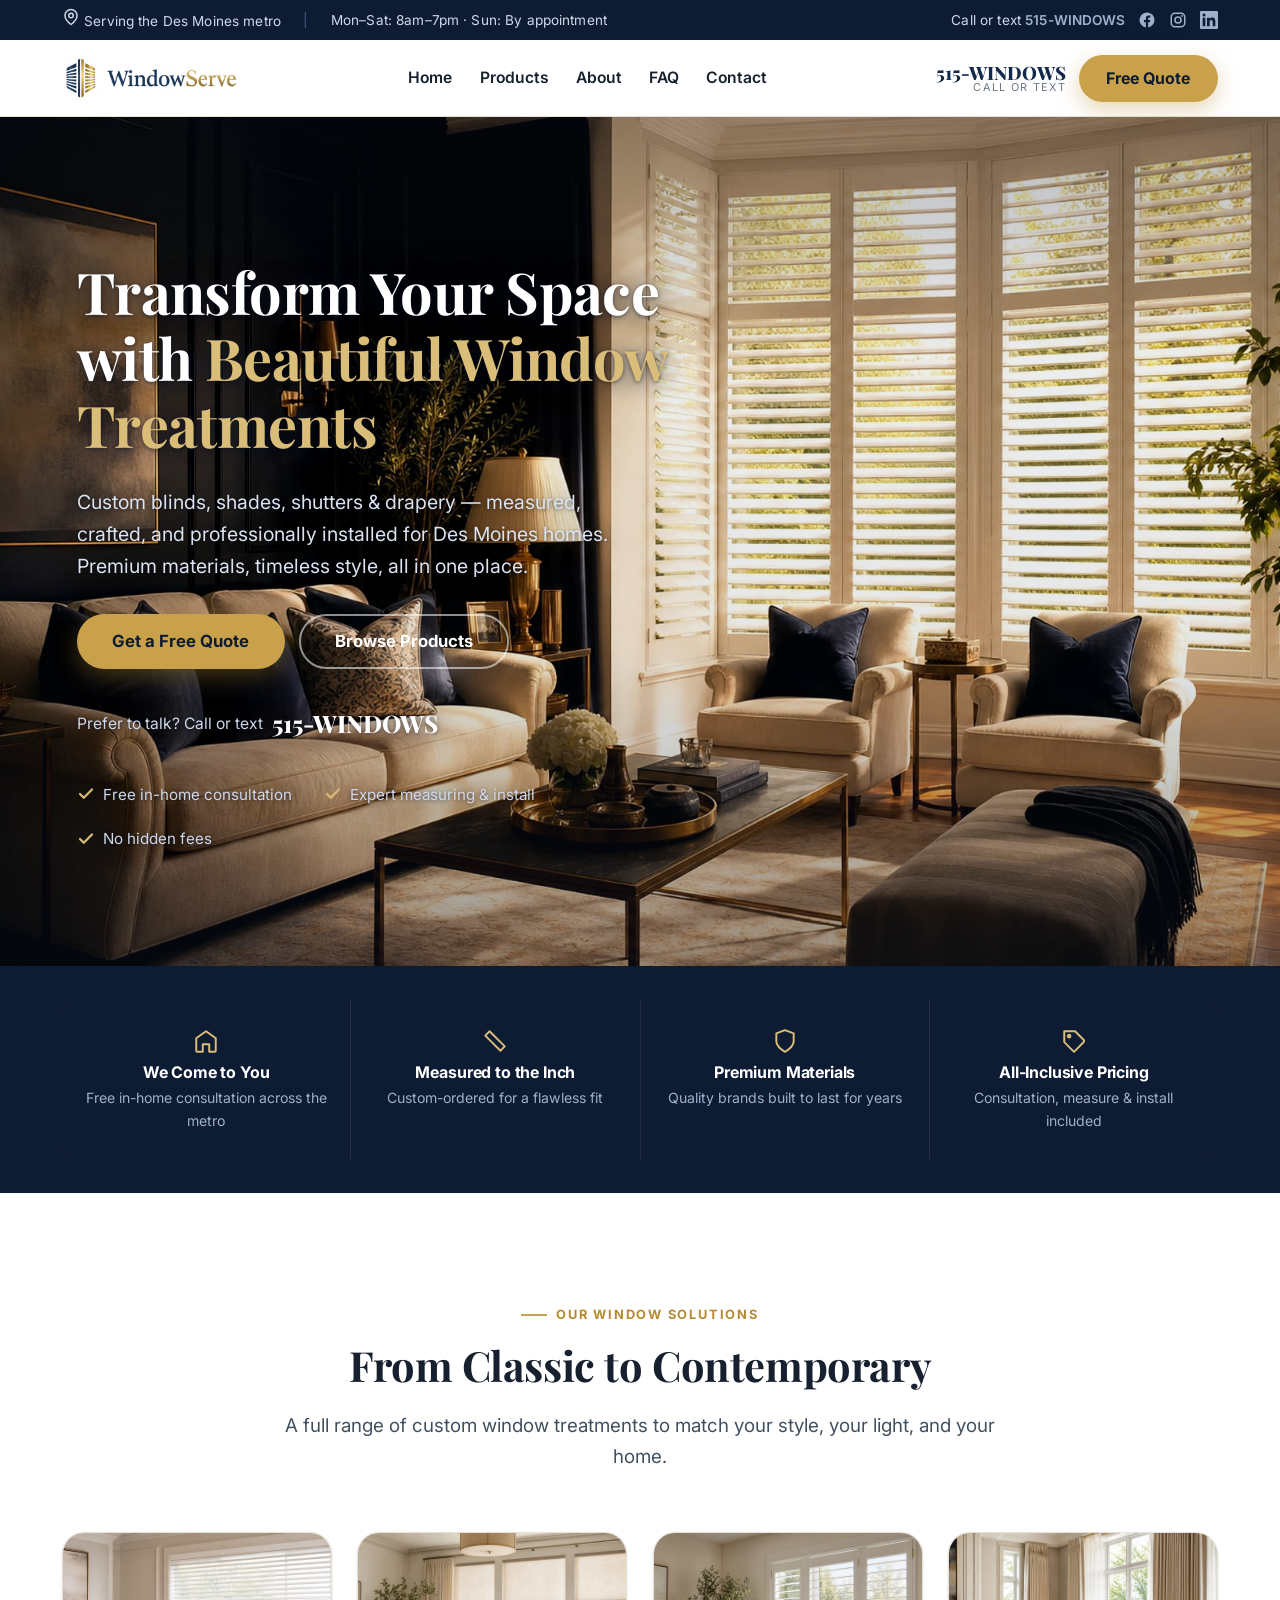
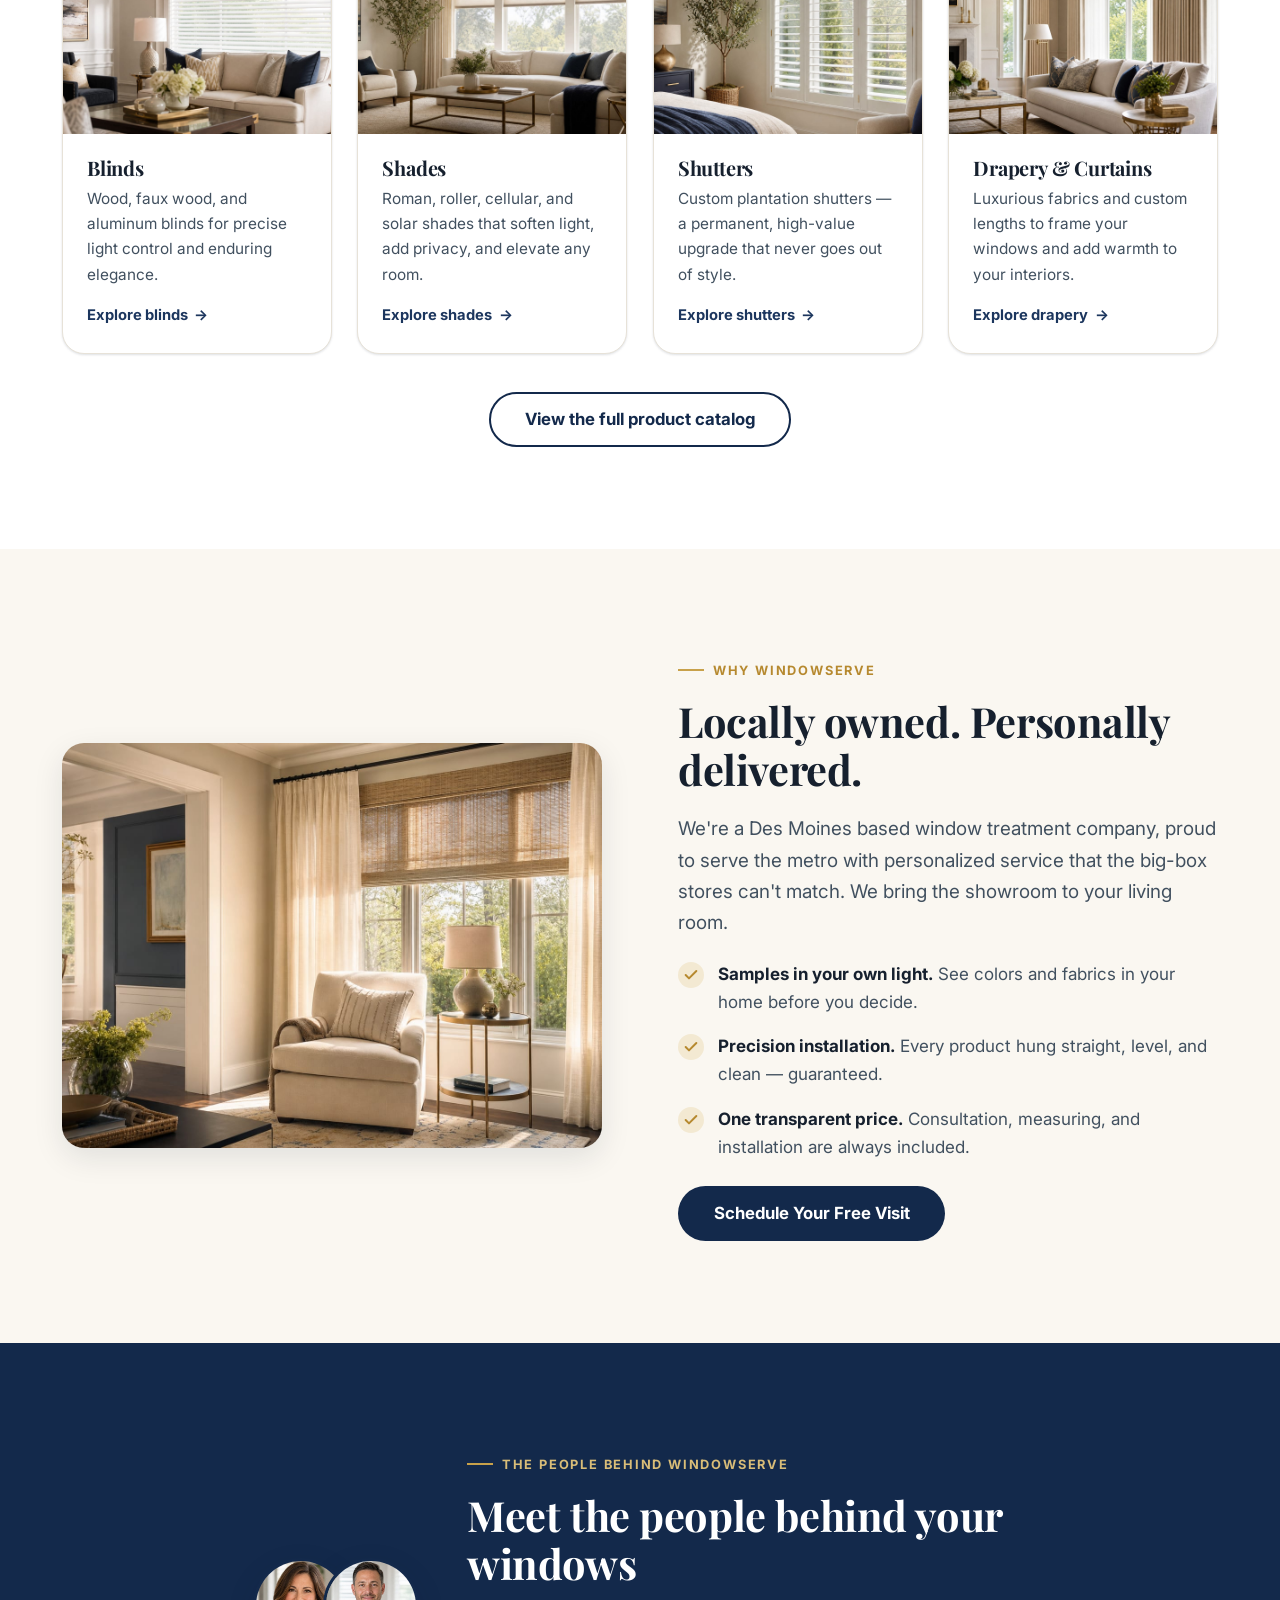
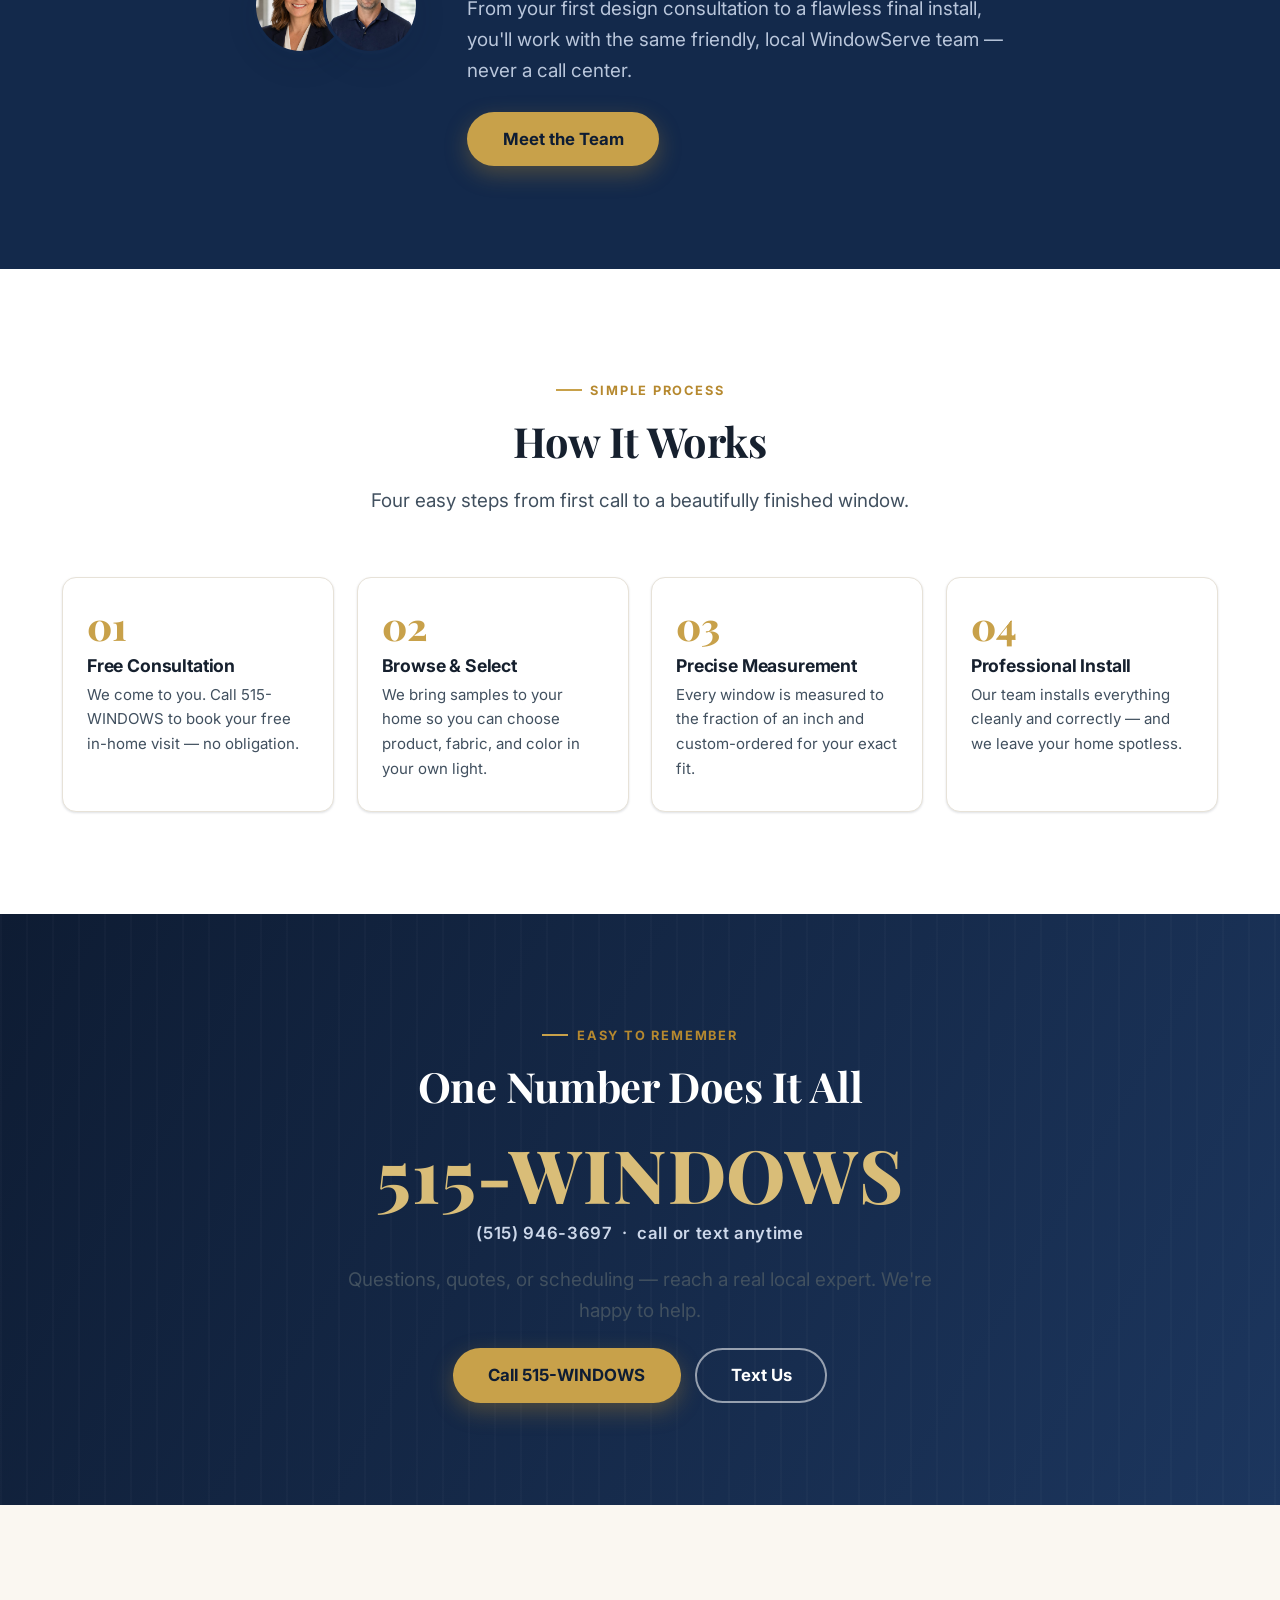
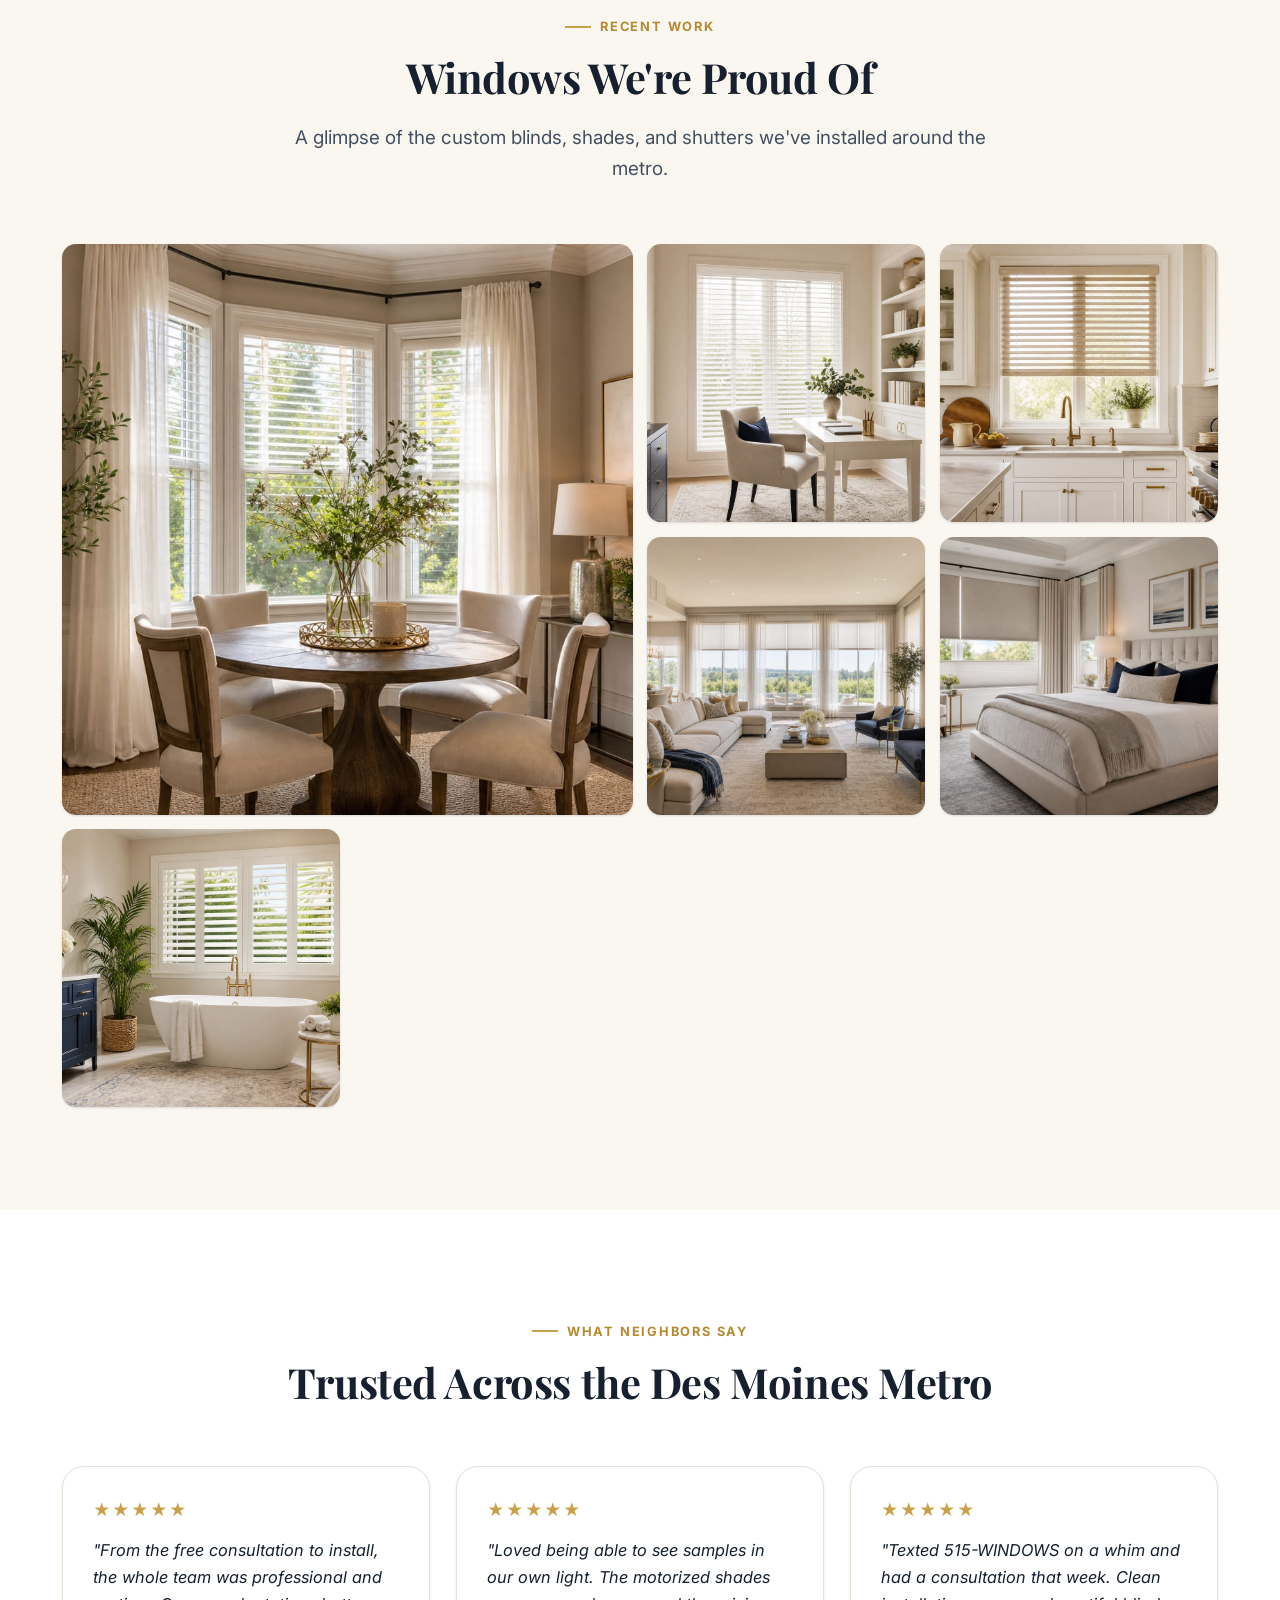
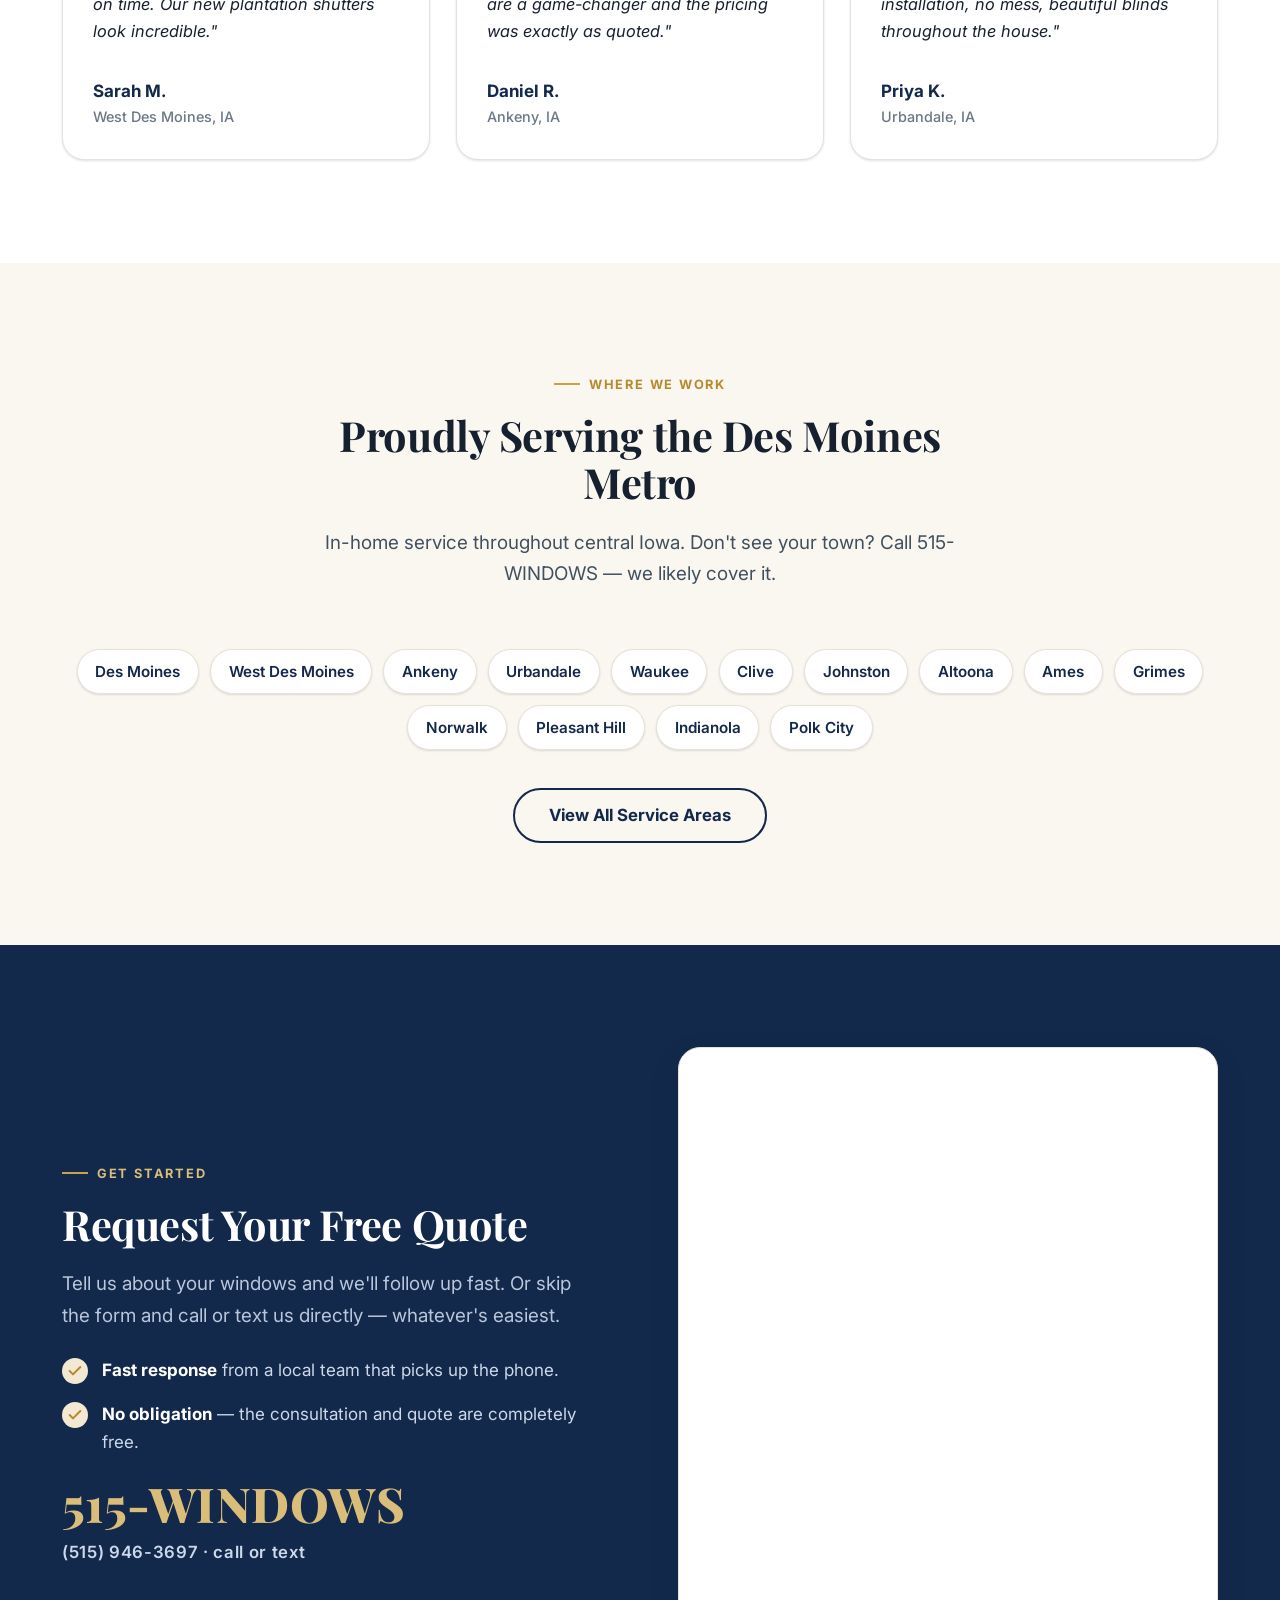
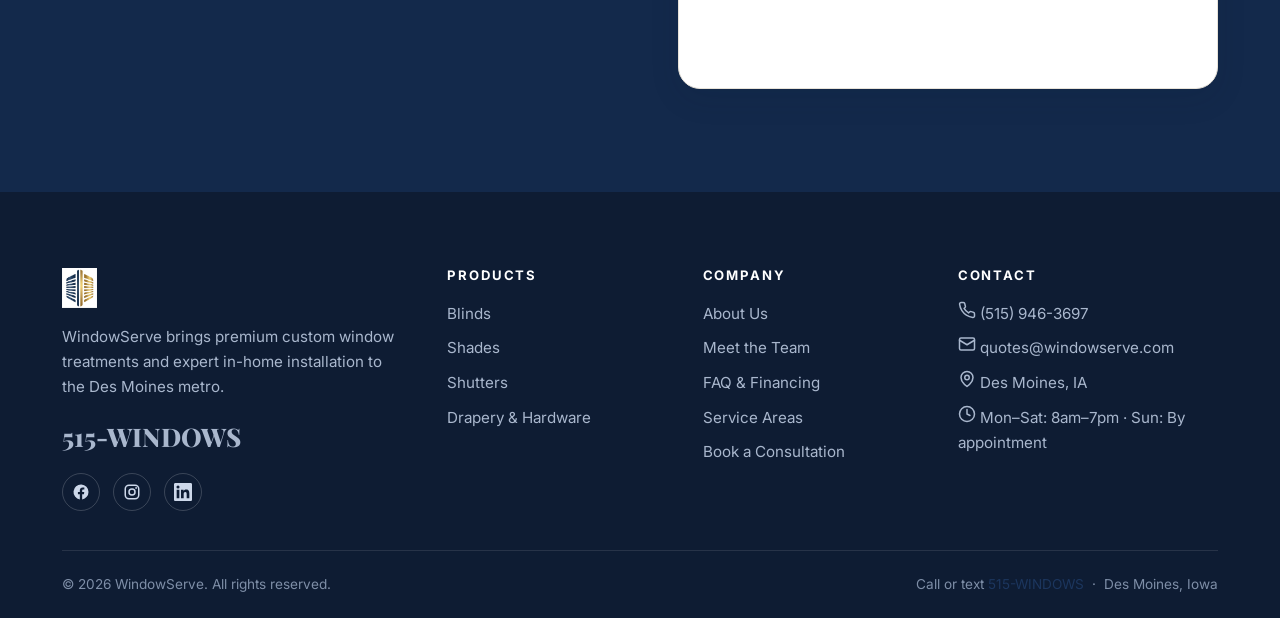
==== commit 3d54d22d: "updated teams section" ====
--- a/index.html
+++ b/index.html
@@ -20,7 +20,7 @@
   <link rel="preconnect" href="https://fonts.googleapis.com" />
   <link rel="preconnect" href="https://fonts.gstatic.com" crossorigin />
   <link href="https://fonts.googleapis.com/css2?family=Inter:wght@400;500;600;700&family=Playfair+Display:wght@600;700;800&display=swap" rel="stylesheet" />
-  <link rel="stylesheet" href="assets/css/styles.css?v=20260619d" />
+  <link rel="stylesheet" href="assets/css/styles.css?v=20260619f" />
 </head>
 <body data-page="home">
   <a class="hide" href="#main">Skip to content</a>
@@ -146,6 +146,9 @@
         </div>
       </div>
     </section>
+
+    <!-- TEAM TEASER (configurable: toggle in assets/js/config.js -> team.show) -->
+    <section class="section section--navy" data-team-teaser></section>
 
     <!-- PROCESS -->
     <section class="section" id="process">
@@ -317,7 +320,7 @@
   }
   </script>
 
-  <script src="assets/js/config.js?v=20260619d"></script>
-  <script src="assets/js/main.js?v=20260619d"></script>
+  <script src="assets/js/config.js?v=20260619f"></script>
+  <script src="assets/js/main.js?v=20260619f"></script>
 </body>
 </html>
--- a/assets/css/styles.css
+++ b/assets/css/styles.css
@@ -199,6 +199,33 @@
 
 /* ---------- Section heading block ---------- */
 .section-head { max-width: 720px; margin: 0 auto clamp(36px, 5vw, 60px); text-align: center; }
+.section-head__intro { color: var(--body); font-size: 1.06rem; margin: .6rem 0 0; }
+
+/* ---------- Team ---------- */
+.team-grid { display: grid; grid-template-columns: repeat(auto-fit, minmax(280px, 1fr)); gap: 1.8rem; max-width: 860px; margin: 0 auto; }
+.team-card { background: #fff; border: 1px solid var(--line); border-radius: var(--radius-lg); overflow: hidden; box-shadow: var(--shadow-sm); display: flex; flex-direction: column; transition: transform .2s ease, box-shadow .2s ease; }
+.team-card:hover { transform: translateY(-4px); box-shadow: var(--shadow-md); }
+.team-card__photo { aspect-ratio: 4 / 5; background: var(--cream-2); }
+.team-card__photo img { width: 100%; height: 100%; object-fit: cover; object-position: 50% 25%; }
+.team-card__body { padding: 1.4rem 1.5rem 1.6rem; }
+.team-card__body h3 { font-family: var(--serif); font-size: 1.35rem; margin-bottom: .15rem; }
+.team-card__role { color: var(--gold-600); font-weight: 700; font-size: .92rem; letter-spacing: .02em; margin-bottom: .7rem; }
+.team-card__body p { font-size: .95rem; margin: 0; color: var(--body); }
+#team { scroll-margin-top: calc(var(--header-h) + 16px); }
+
+/* ---------- Team teaser (homepage) ---------- */
+.team-teaser { display: flex; align-items: center; gap: clamp(1.4rem, 4vw, 3rem); justify-content: center; flex-wrap: wrap; text-align: left; }
+.team-teaser__avatars { display: flex; flex: none; }
+.team-teaser__avatar { width: 96px; height: 96px; border-radius: 50%; object-fit: cover; object-position: 50% 25%; border: 3px solid var(--navy-800); box-shadow: var(--shadow-md); }
+.team-teaser__avatar:not(:first-child) { margin-left: -26px; }
+.team-teaser__text { max-width: 560px; }
+.team-teaser__text h2 { margin-bottom: .4rem; }
+.team-teaser__text .eyebrow { justify-content: flex-start; }
+@media (max-width: 640px) {
+  .team-teaser { flex-direction: column; text-align: center; }
+  .team-teaser__text .eyebrow { justify-content: center; }
+  .team-teaser__avatar { width: 78px; height: 78px; }
+}
 
 /* ---------- Cards / services ---------- */
 .grid { display: grid; gap: 1.6rem; }
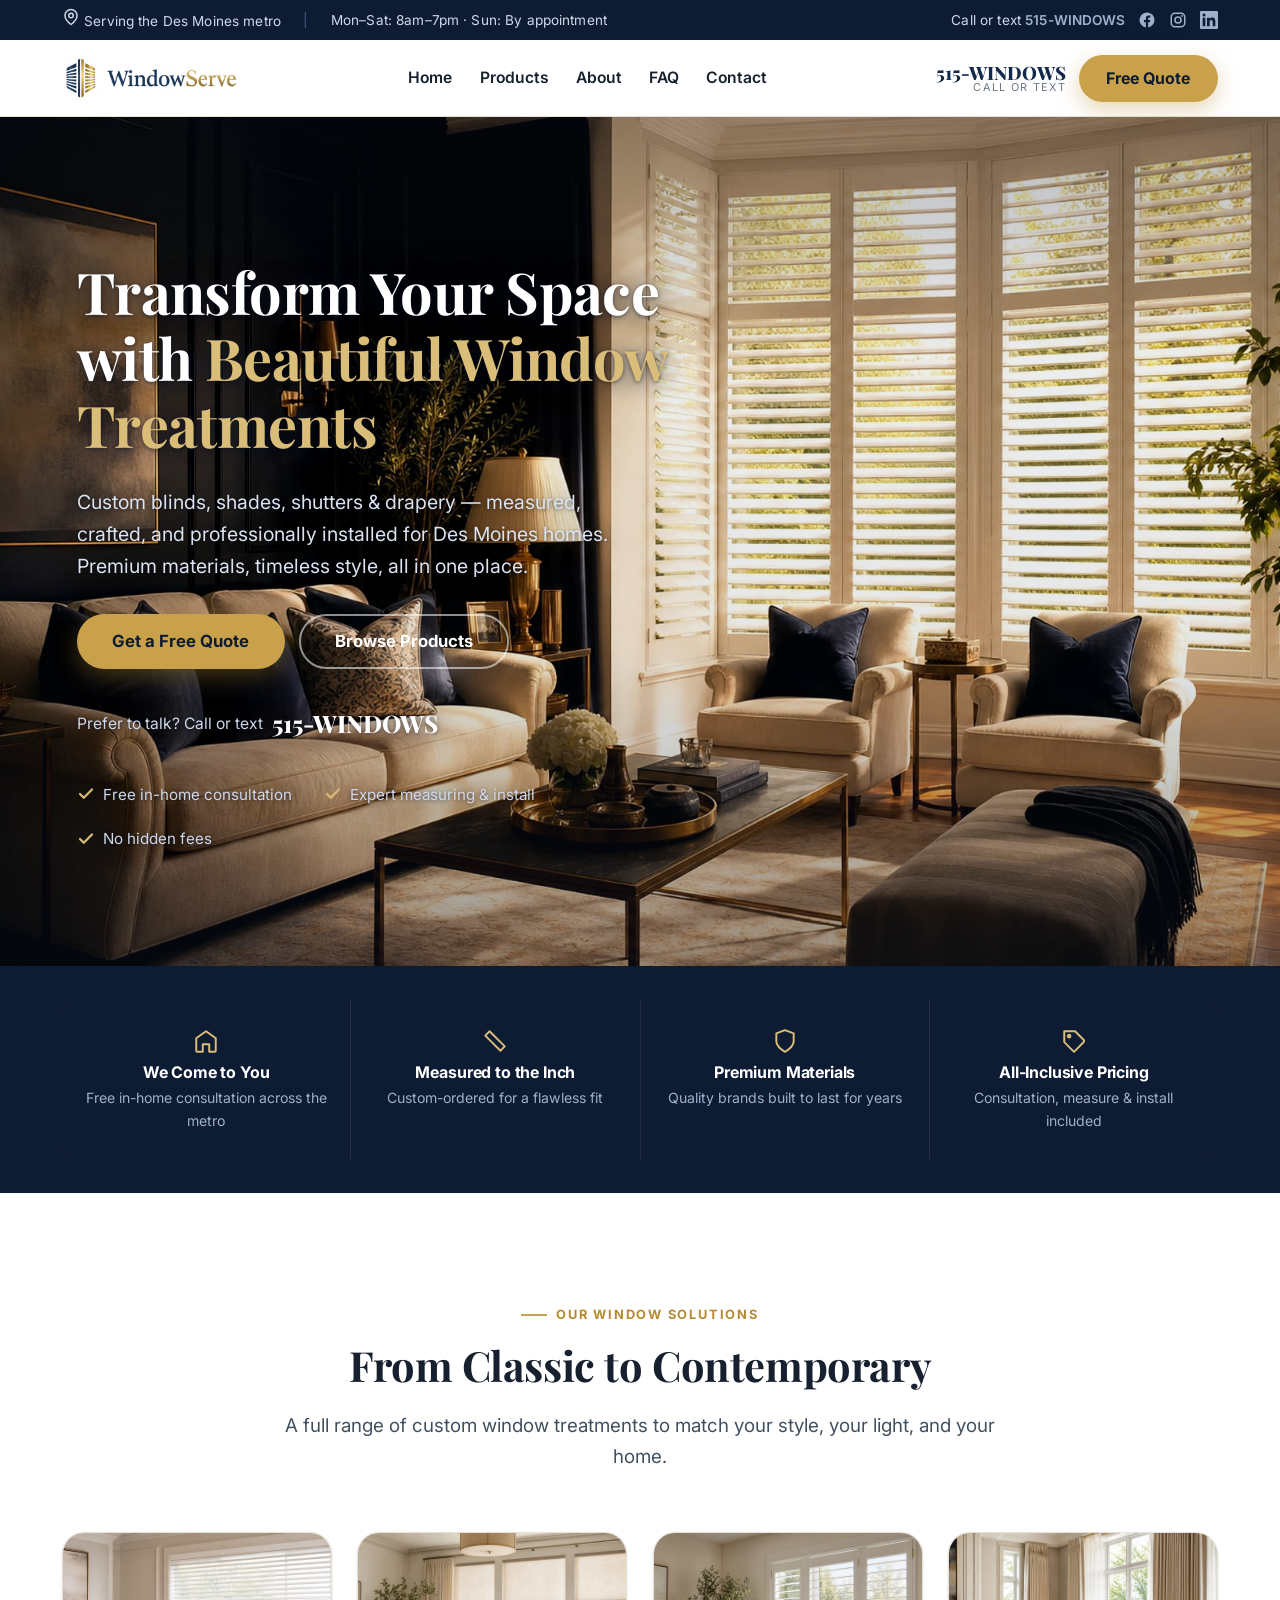
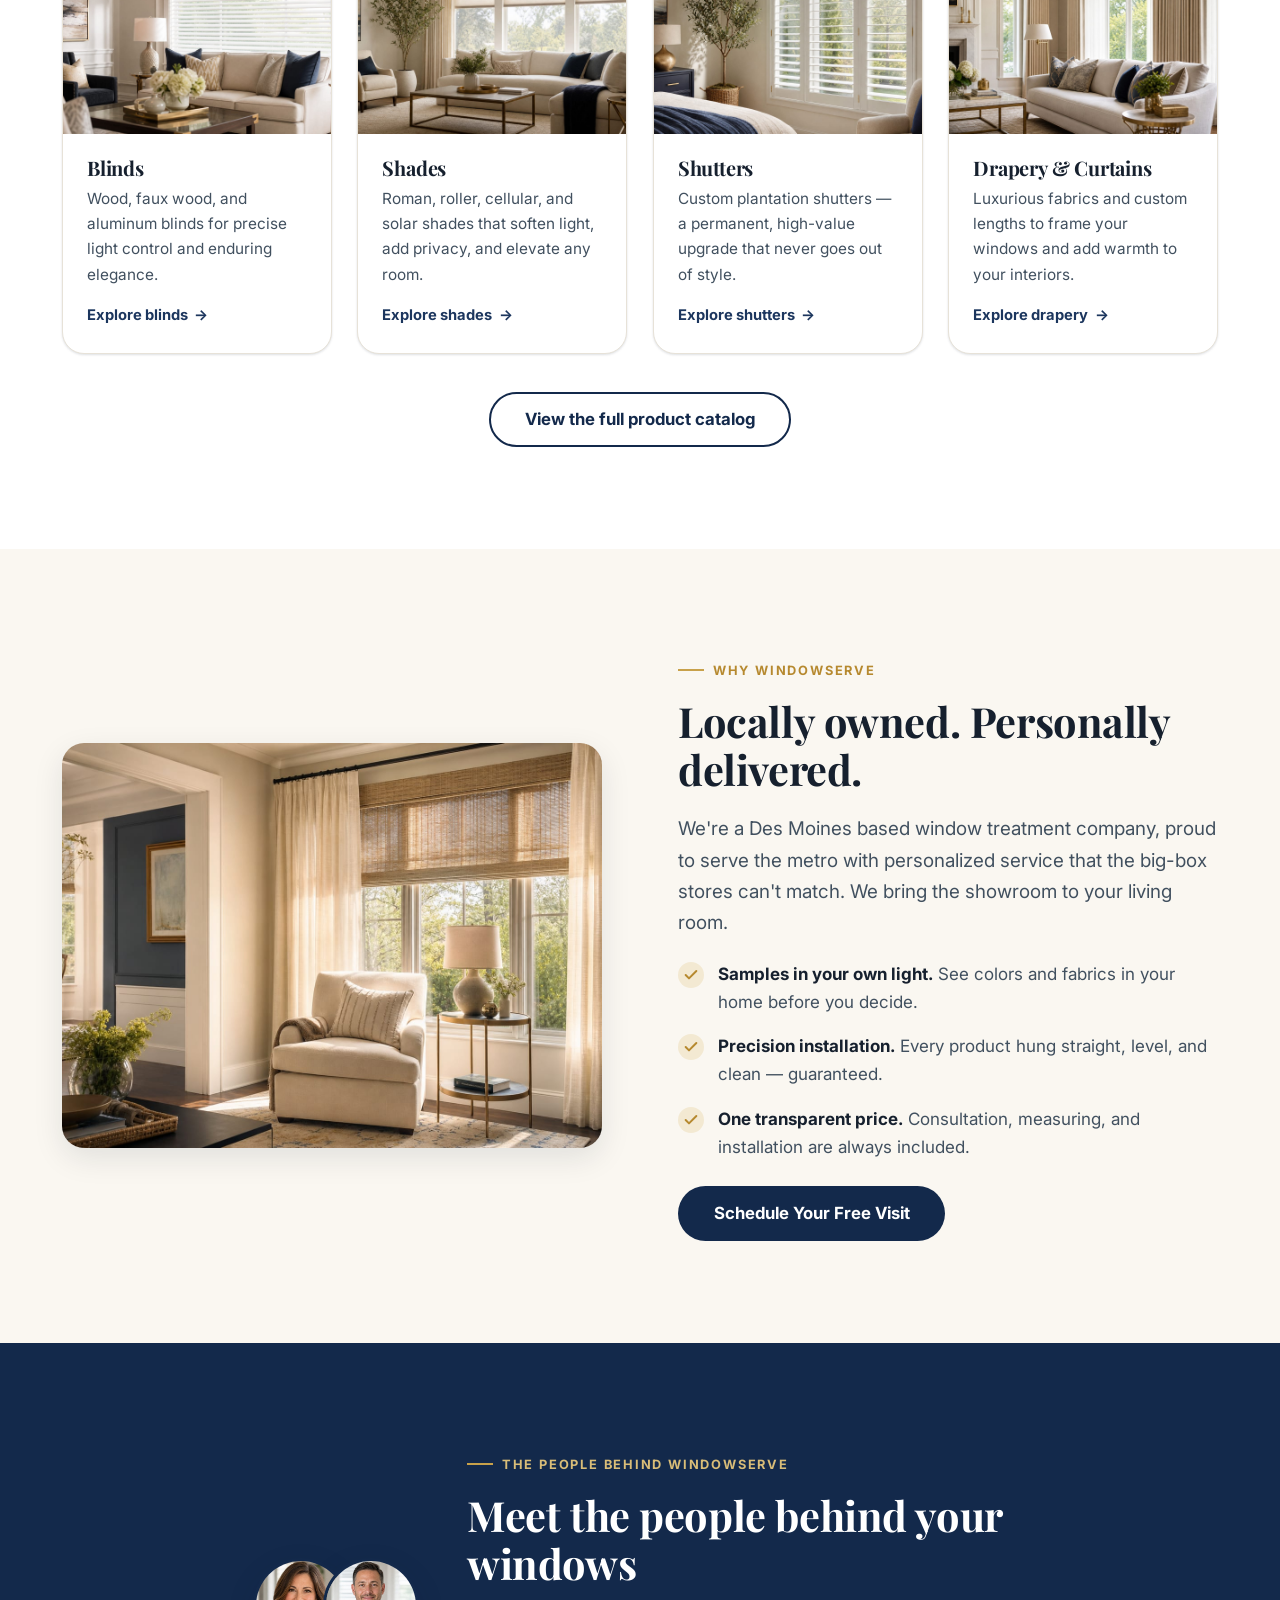
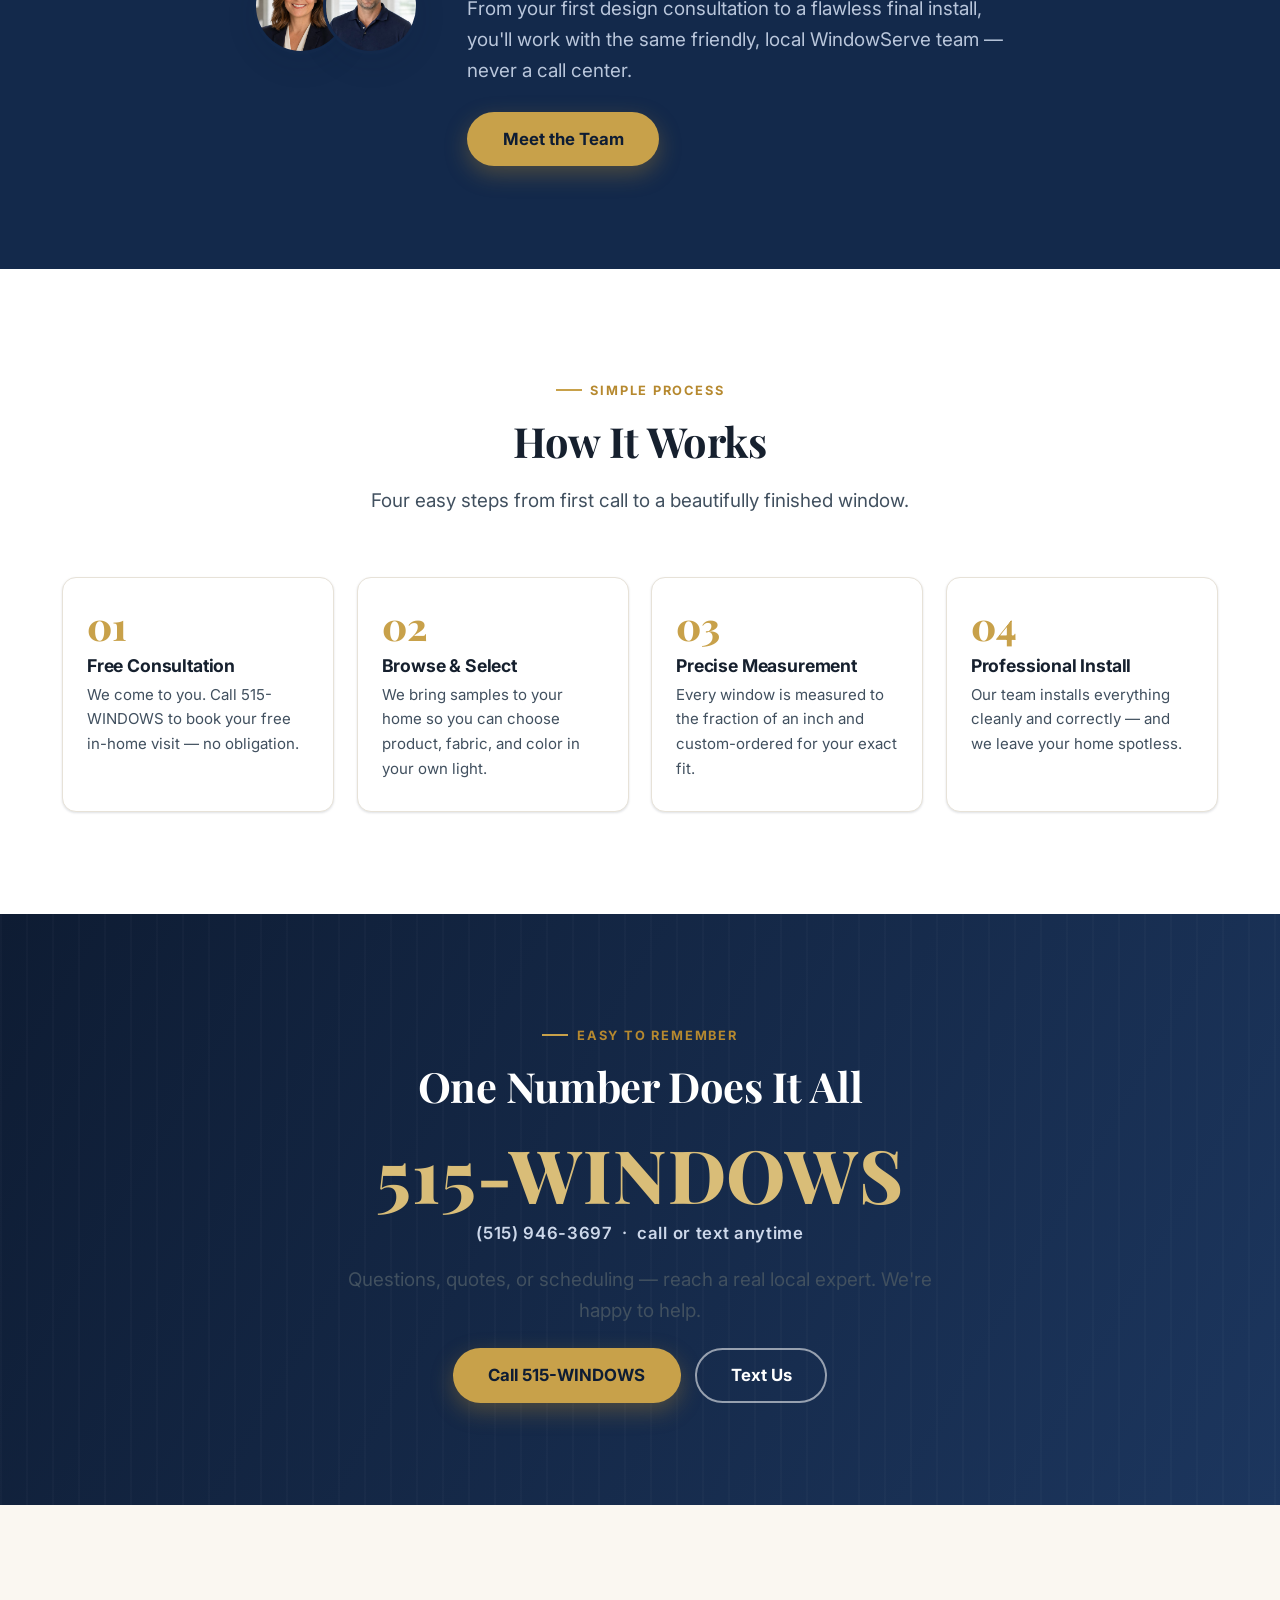
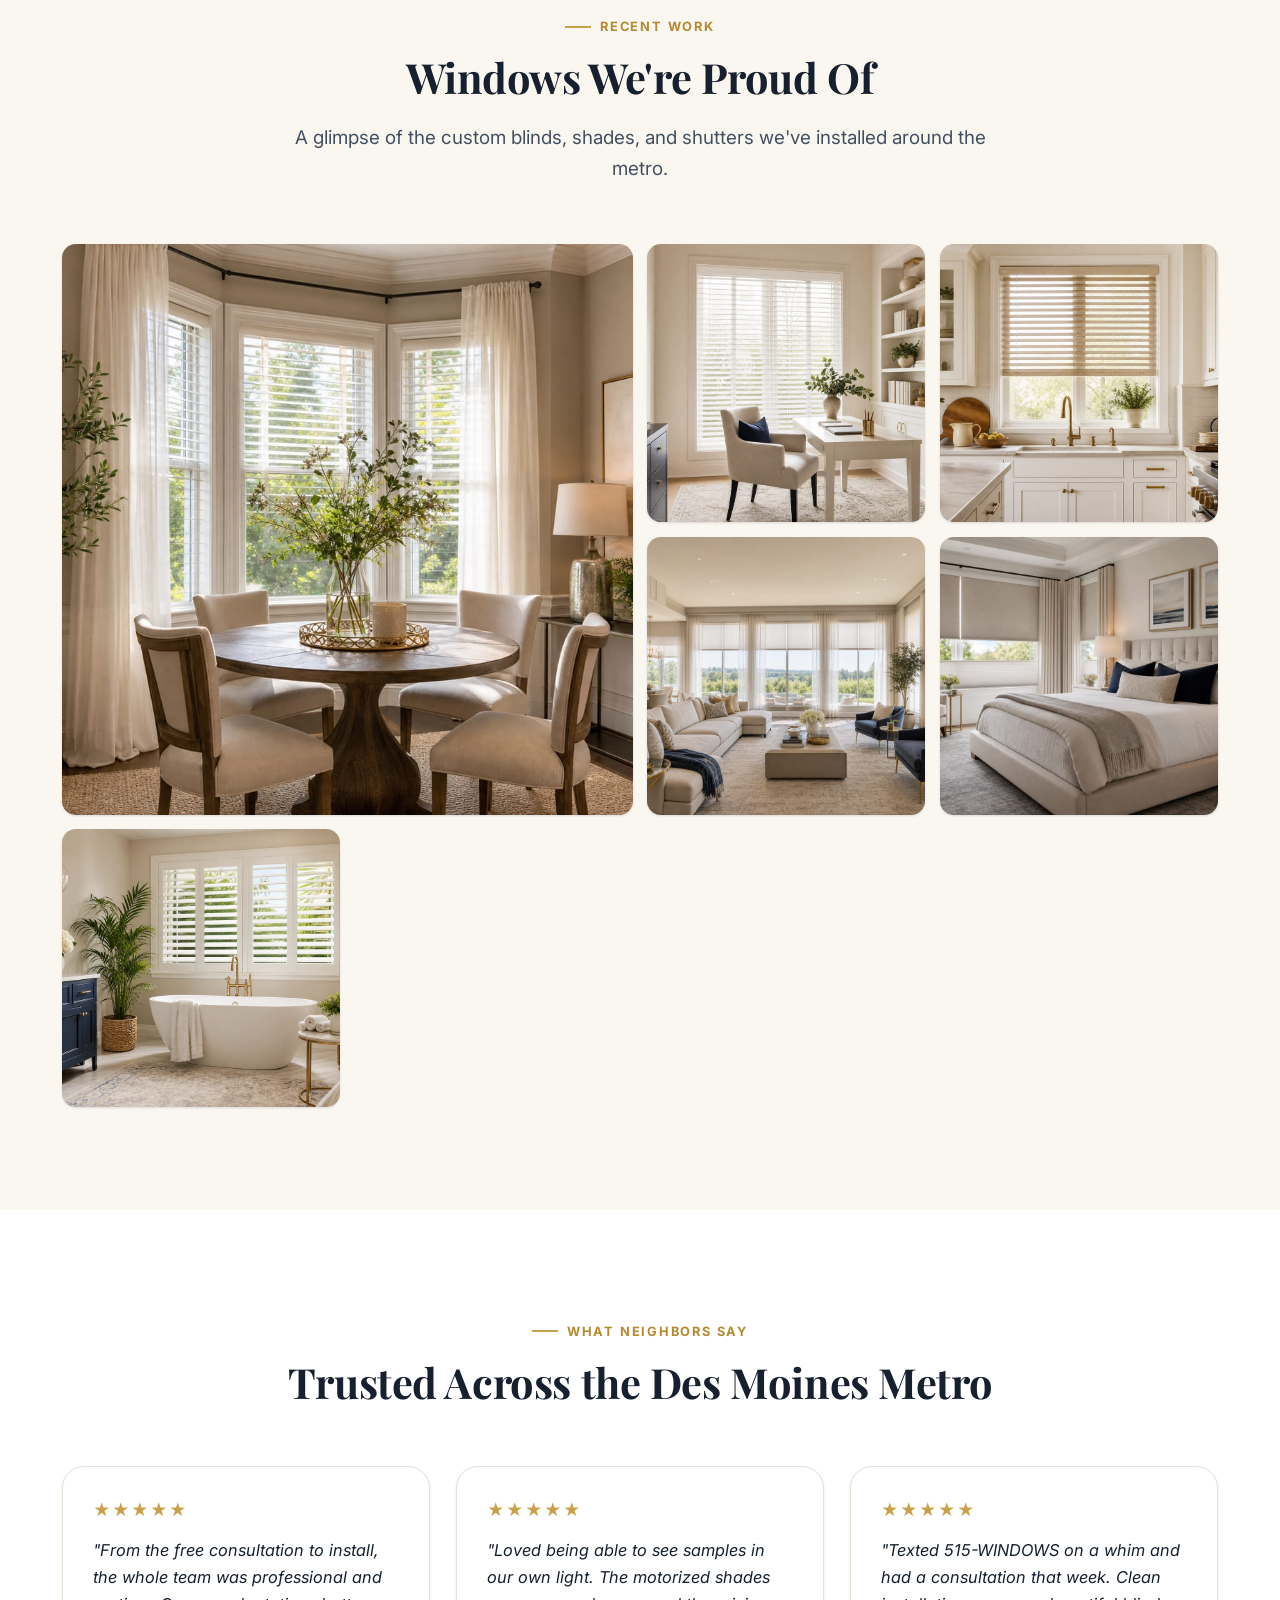
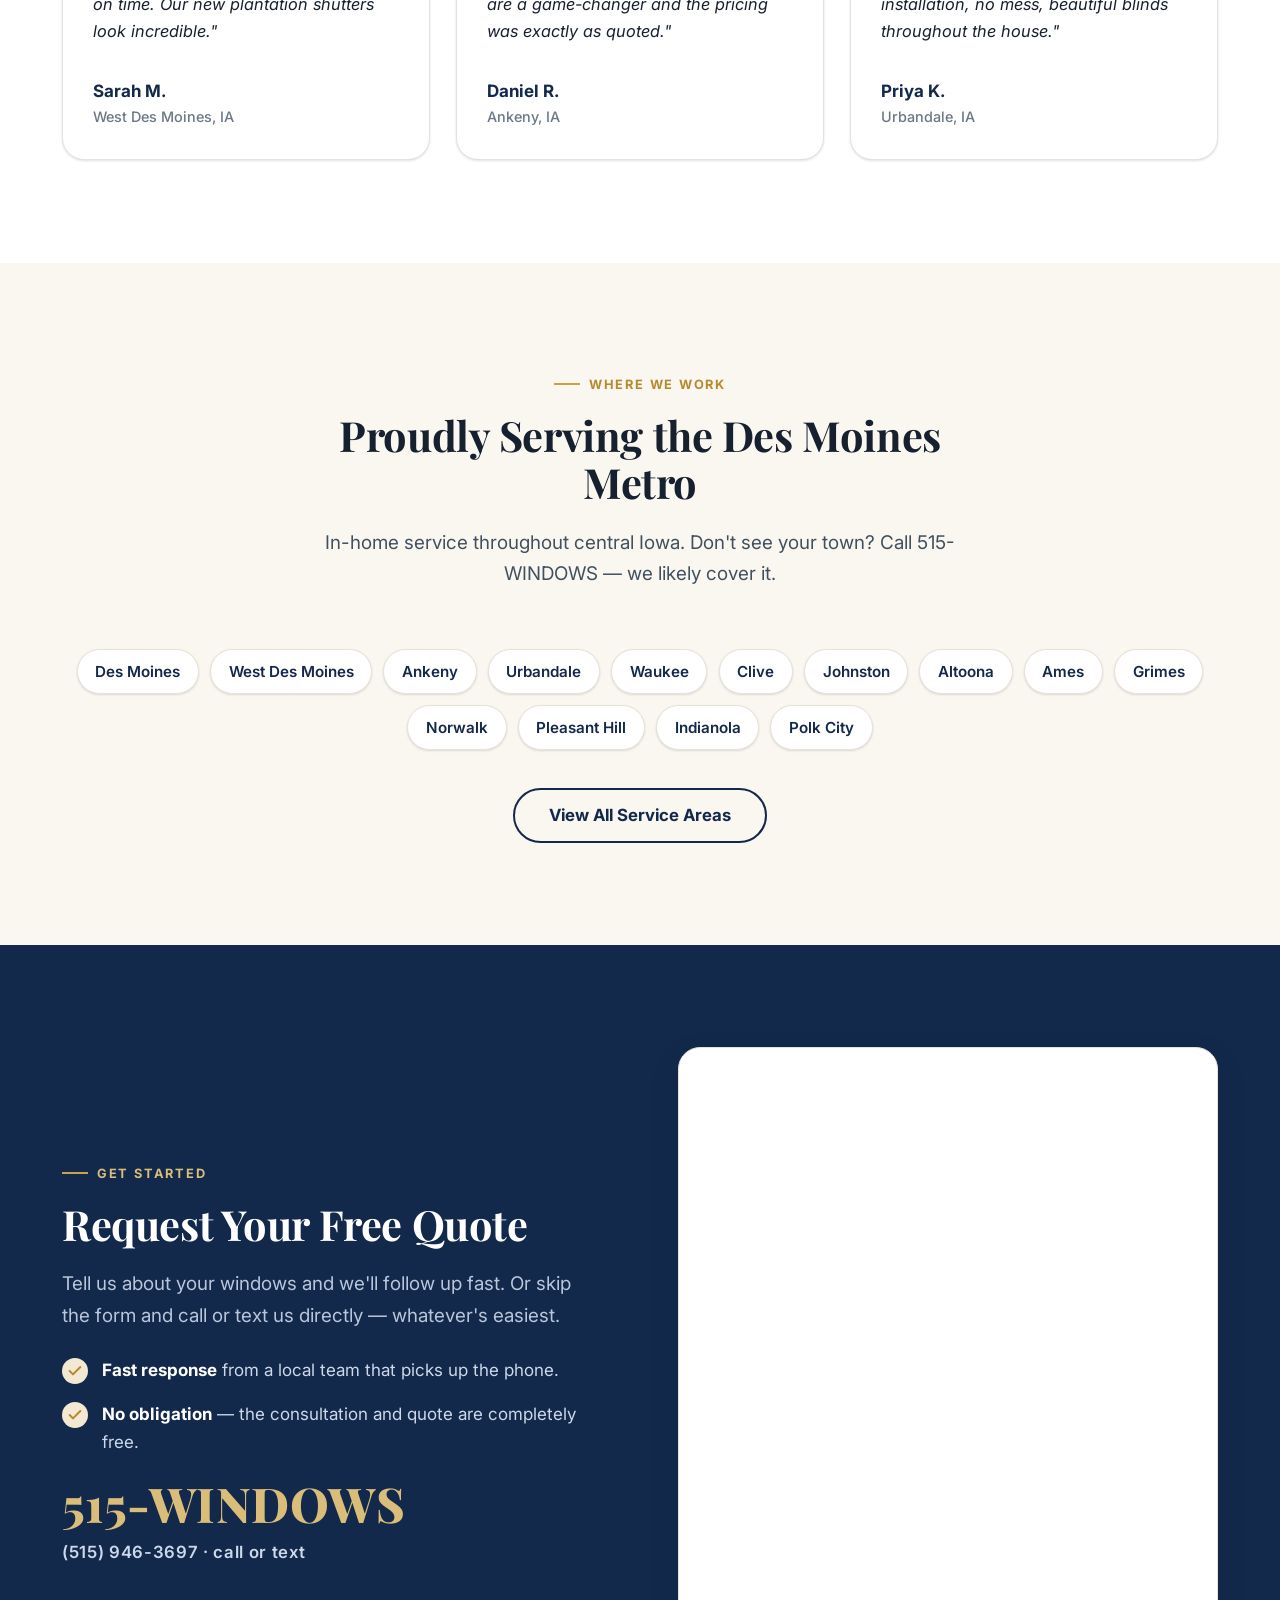
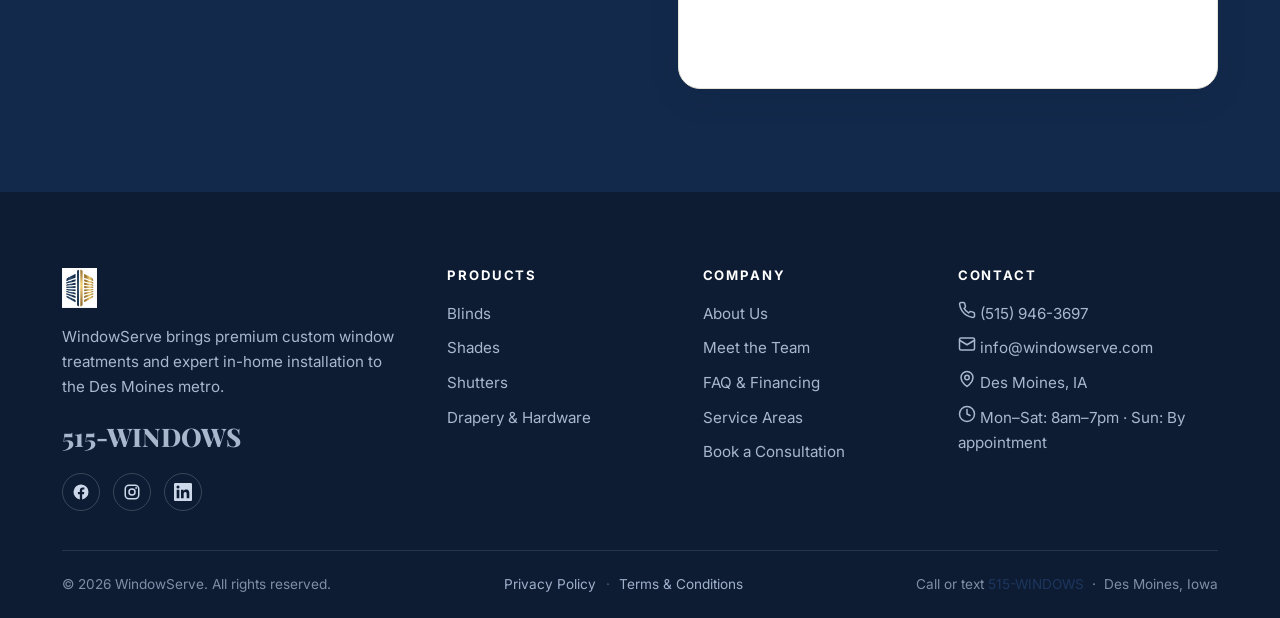
==== commit beacb4f1: "terms conditions" ====
--- a/index.html
+++ b/index.html
@@ -20,7 +20,7 @@
   <link rel="preconnect" href="https://fonts.googleapis.com" />
   <link rel="preconnect" href="https://fonts.gstatic.com" crossorigin />
   <link href="https://fonts.googleapis.com/css2?family=Inter:wght@400;500;600;700&family=Playfair+Display:wght@600;700;800&display=swap" rel="stylesheet" />
-  <link rel="stylesheet" href="assets/css/styles.css?v=20260619f" />
+  <link rel="stylesheet" href="assets/css/styles.css?v=20260619j" />
 </head>
 <body data-page="home">
   <a class="hide" href="#main">Skip to content</a>
@@ -38,10 +38,10 @@
         <div class="hero__content">
           <h1>Transform Your Space with <span class="accent">Beautiful Window Treatments</span></h1>
           <p class="hero__sub">Custom blinds, shades, shutters &amp; drapery — measured, crafted, and professionally installed for Des Moines homes. Premium materials, timeless style, all in one place.</p>
-          <div class="hero__cta">
-            <a class="btn btn--gold btn--lg" href="contact.html">Get a Free Quote</a>
-            <a class="btn btn--ghost btn--lg" href="products.html">Browse Products</a>
-          </div>
+        <div class="hero__cta">
+          <a class="btn btn--gold btn--lg" href="contact.html"><span class="btn__full">Get a Free Quote</span><span class="btn__short">Free Quote</span></a>
+          <a class="btn btn--ghost btn--lg" href="products.html"><span class="btn__full">Browse Products</span><span class="btn__short">Products</span></a>
+        </div>
           <div class="hero__phonebadge">
             Prefer to talk? Call or text
             <a href="tel:5159463697">515-WINDOWS</a>
@@ -285,7 +285,7 @@
                 <p>Our quick quote form connects here once your GoHighLevel form is linked. In the meantime, reaching us directly is fastest:</p>
                 <a class="btn btn--gold btn--lg btn--block" href="tel:5159463697">Call 515-WINDOWS</a>
                 <a class="btn btn--ghost-navy btn--block mt-2" href="sms:5159463697" style="color:var(--navy-800);">Text Us a Photo of Your Windows</a>
-                <p class="embed-note">Or email quotes@WindowServe.com</p>
+                <p class="embed-note">Or email info@windowserve.com</p>
               </div>
             </div>
           </div>
@@ -304,7 +304,7 @@
     "name": "WindowServe",
     "image": "https://www.windowserve.com/assets/images/hero.jpg",
     "telephone": "+1-515-946-3697",
-    "email": "quotes@WindowServe.com",
+    "email": "info@WindowServe.com",
     "url": "https://www.windowserve.com/",
     "priceRange": "$$",
     "description": "Custom blinds, shades, shutters, and drapery with free in-home consultation and professional installation in the Des Moines, Iowa metro.",
@@ -320,7 +320,7 @@
   }
   </script>
 
-  <script src="assets/js/config.js?v=20260619f"></script>
-  <script src="assets/js/main.js?v=20260619f"></script>
+  <script src="assets/js/config.js?v=20260619j"></script>
+  <script src="assets/js/main.js?v=20260619j"></script>
 </body>
 </html>
--- a/assets/css/styles.css
+++ b/assets/css/styles.css
@@ -98,6 +98,7 @@
 .btn--ghost-navy:hover { background: var(--navy-800); color: #fff; }
 .btn--lg { padding: 1.05rem 2.1rem; font-size: 1.05rem; }
 .btn--block { width: 100%; }
+.btn__short { display: none; }
 
 /* ---------- Top utility bar ---------- */
 .topbar {
@@ -155,12 +156,6 @@
   will-change: opacity;
 }
 .hero__slide.is-active { opacity: 1; transform: scale(1); }
-/* Mobile: only the first slide is used (single static image). */
-@media (max-width: 860px) {
-  .hero__slide--desk { display: none; }
-  .hero__slide { transform: none; transition: none; }
-  .hero__slide.is-active { transform: none; }
-}
 .hero::after {
   content: ""; position: absolute; inset: 0; z-index: -1;
   /* Narrow soft scrim sitting directly behind the left-aligned text;
@@ -337,7 +332,11 @@
 .footer__socials { display: flex; gap: .8rem; margin-top: 1rem; }
 .footer__socials a { width: 38px; height: 38px; border-radius: 50%; border: 1px solid rgba(255,255,255,.18); display: grid; place-items: center; color: #cdd8ea; }
 .footer__socials a:hover { background: var(--gold-500); color: var(--navy-900); border-color: var(--gold-500); }
-.footer__bottom { border-top: 1px solid rgba(255,255,255,.1); padding: 1.4rem 0; display: flex; justify-content: space-between; flex-wrap: wrap; gap: .6rem; font-size: .85rem; color: #7e8ea7; }
+.footer__bottom { border-top: 1px solid rgba(255,255,255,.1); padding: 1.4rem 0; display: flex; justify-content: space-between; flex-wrap: wrap; gap: .6rem 1.4rem; font-size: .85rem; color: #7e8ea7; }
+.footer__legal { display: inline-flex; align-items: center; gap: .6rem; }
+.footer__legal a { color: #9fb0cb; }
+.footer__legal a:hover { color: var(--gold-400); }
+.footer__legal-sep { color: #44597c; }
 
 /* ---------- Sticky mobile action bar ---------- */
 .mobile-bar { display: none; }
@@ -354,6 +353,20 @@
     url("../images/brand-banner.jpg");
   background-size: cover; background-position: center;
 }
+
+/* ---------- Long-form / legal content ---------- */
+.prose { max-width: 760px; margin: 0 auto; }
+.prose h2 { font-size: clamp(1.4rem, 2.6vw, 1.9rem); margin: 2.2rem 0 .7rem; }
+.prose h2:first-child { margin-top: 0; }
+.prose h3 { font-family: var(--sans); font-size: 1.08rem; margin: 1.4rem 0 .4rem; color: var(--ink); }
+.prose p { margin: 0 0 1rem; }
+.prose ul { list-style: disc; padding-left: 1.3rem; margin: 0 0 1rem; display: grid; gap: .5rem; }
+.prose li { padding-left: .2rem; }
+.prose a { color: var(--navy-700); font-weight: 600; text-decoration: underline; }
+.prose a:hover { color: var(--gold-600); }
+.prose__updated { display: inline-block; font-size: .85rem; color: var(--muted); background: var(--cream-2); border-radius: 999px; padding: .35rem .9rem; margin-bottom: 1.8rem; }
+.prose__callout { background: var(--cream); border: 1px solid var(--line); border-left: 4px solid var(--gold-500); border-radius: 10px; padding: 1.1rem 1.3rem; margin: 1.4rem 0; }
+.prose__callout p:last-child { margin-bottom: 0; }
 
 /* Stat row */
 .stats { display: grid; grid-template-columns: repeat(4, 1fr); gap: 1.4rem; text-align: center; }
@@ -414,6 +427,9 @@
   .topbar .hide-sm { display: none; }
   .nav, .header__phone { display: none; }
   .hamburger { display: block; }
+  /* Mobile keeps the cross-fade carousel but drops the Ken-Burns zoom to save CPU. */
+  .hero__slide { transform: none; }
+  .hero__slide.is-active { transform: none; }
   /* Mobile shows the full image (not just its dark left), so strengthen the
      scrim across the hero to keep the left-aligned white text legible. */
   .hero::after {
@@ -457,6 +473,9 @@
   .footer__grid { grid-template-columns: 1fr; }
   .steps { grid-template-columns: 1fr; }
   .hero__cta .btn { flex: 1; }
+  /* Shorter hero CTA labels on phones so they stay on one line. */
+  .hero__cta .btn__full { display: none; }
+  .hero__cta .btn__short { display: inline; }
   /* Let long button labels wrap instead of forcing horizontal page scroll. */
   .btn { white-space: normal; max-width: 100%; }
   .btn--lg { padding: .95rem 1.4rem; font-size: 1rem; }
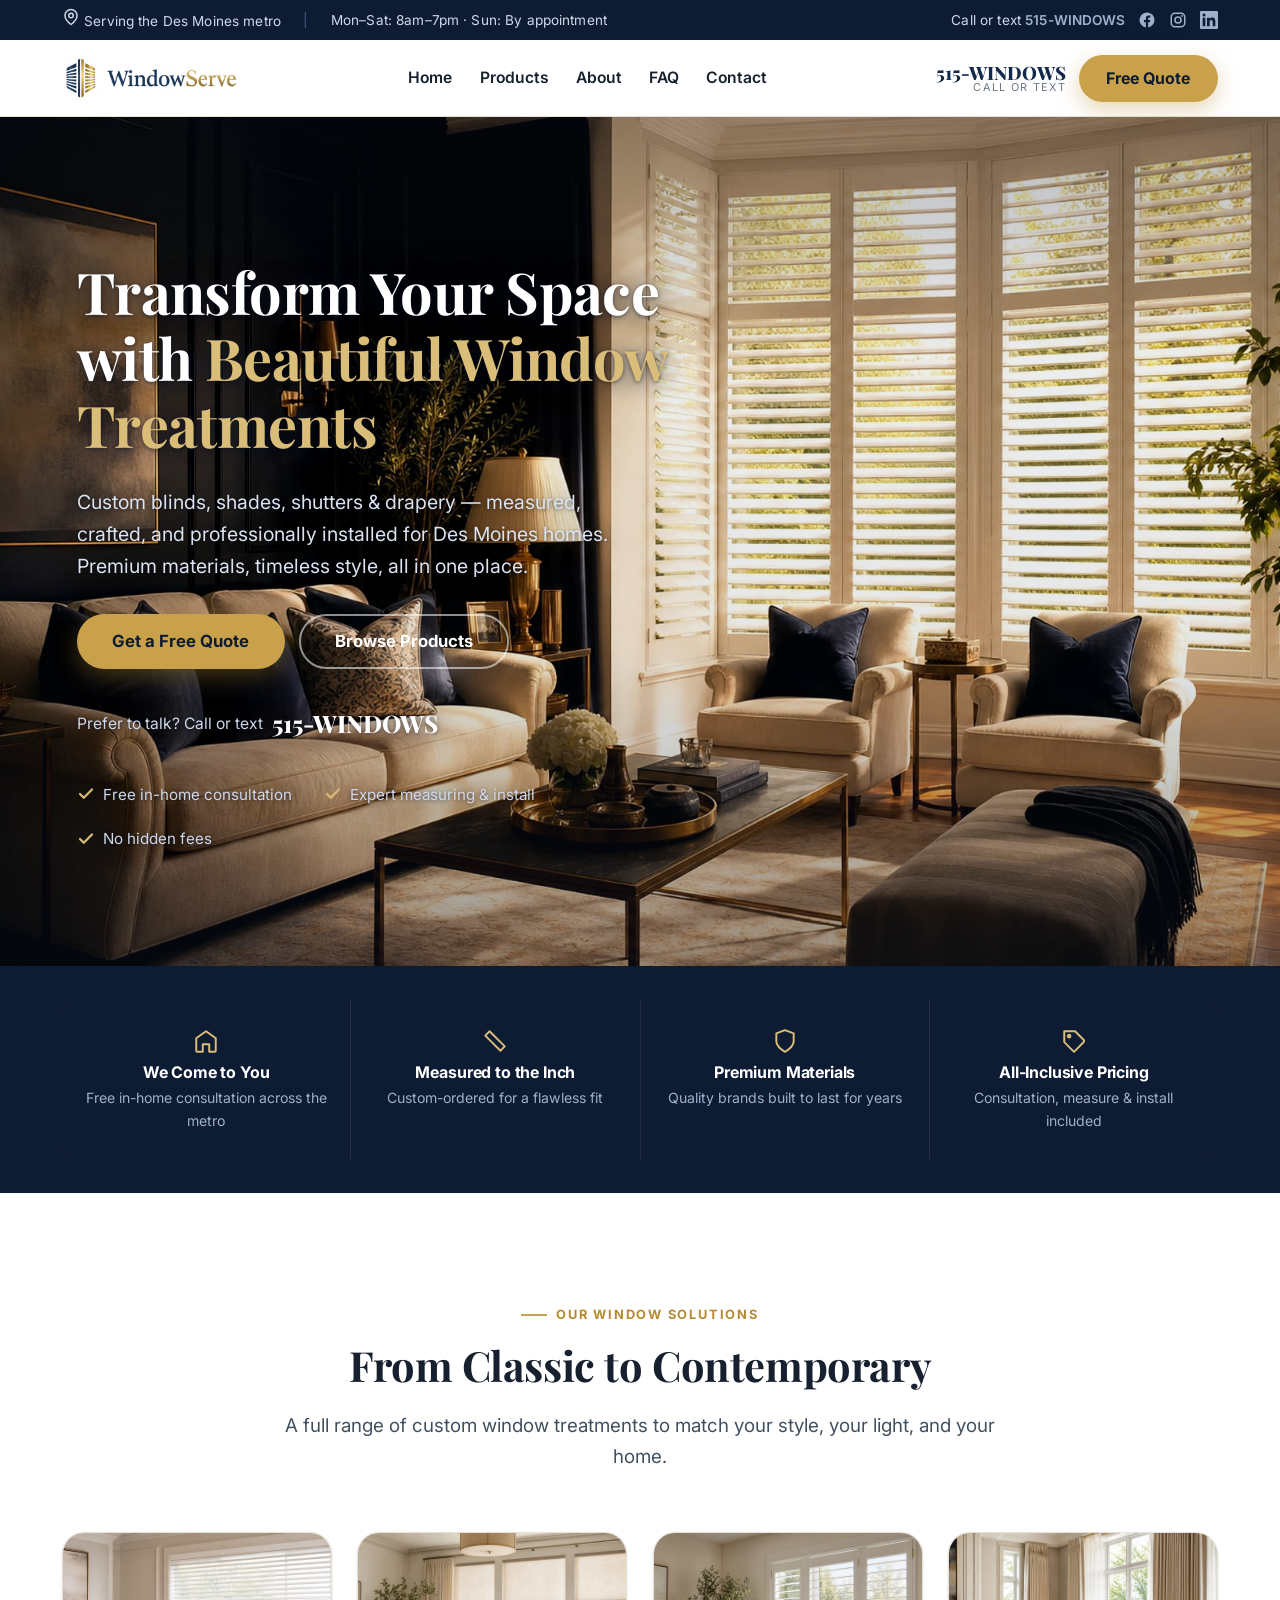
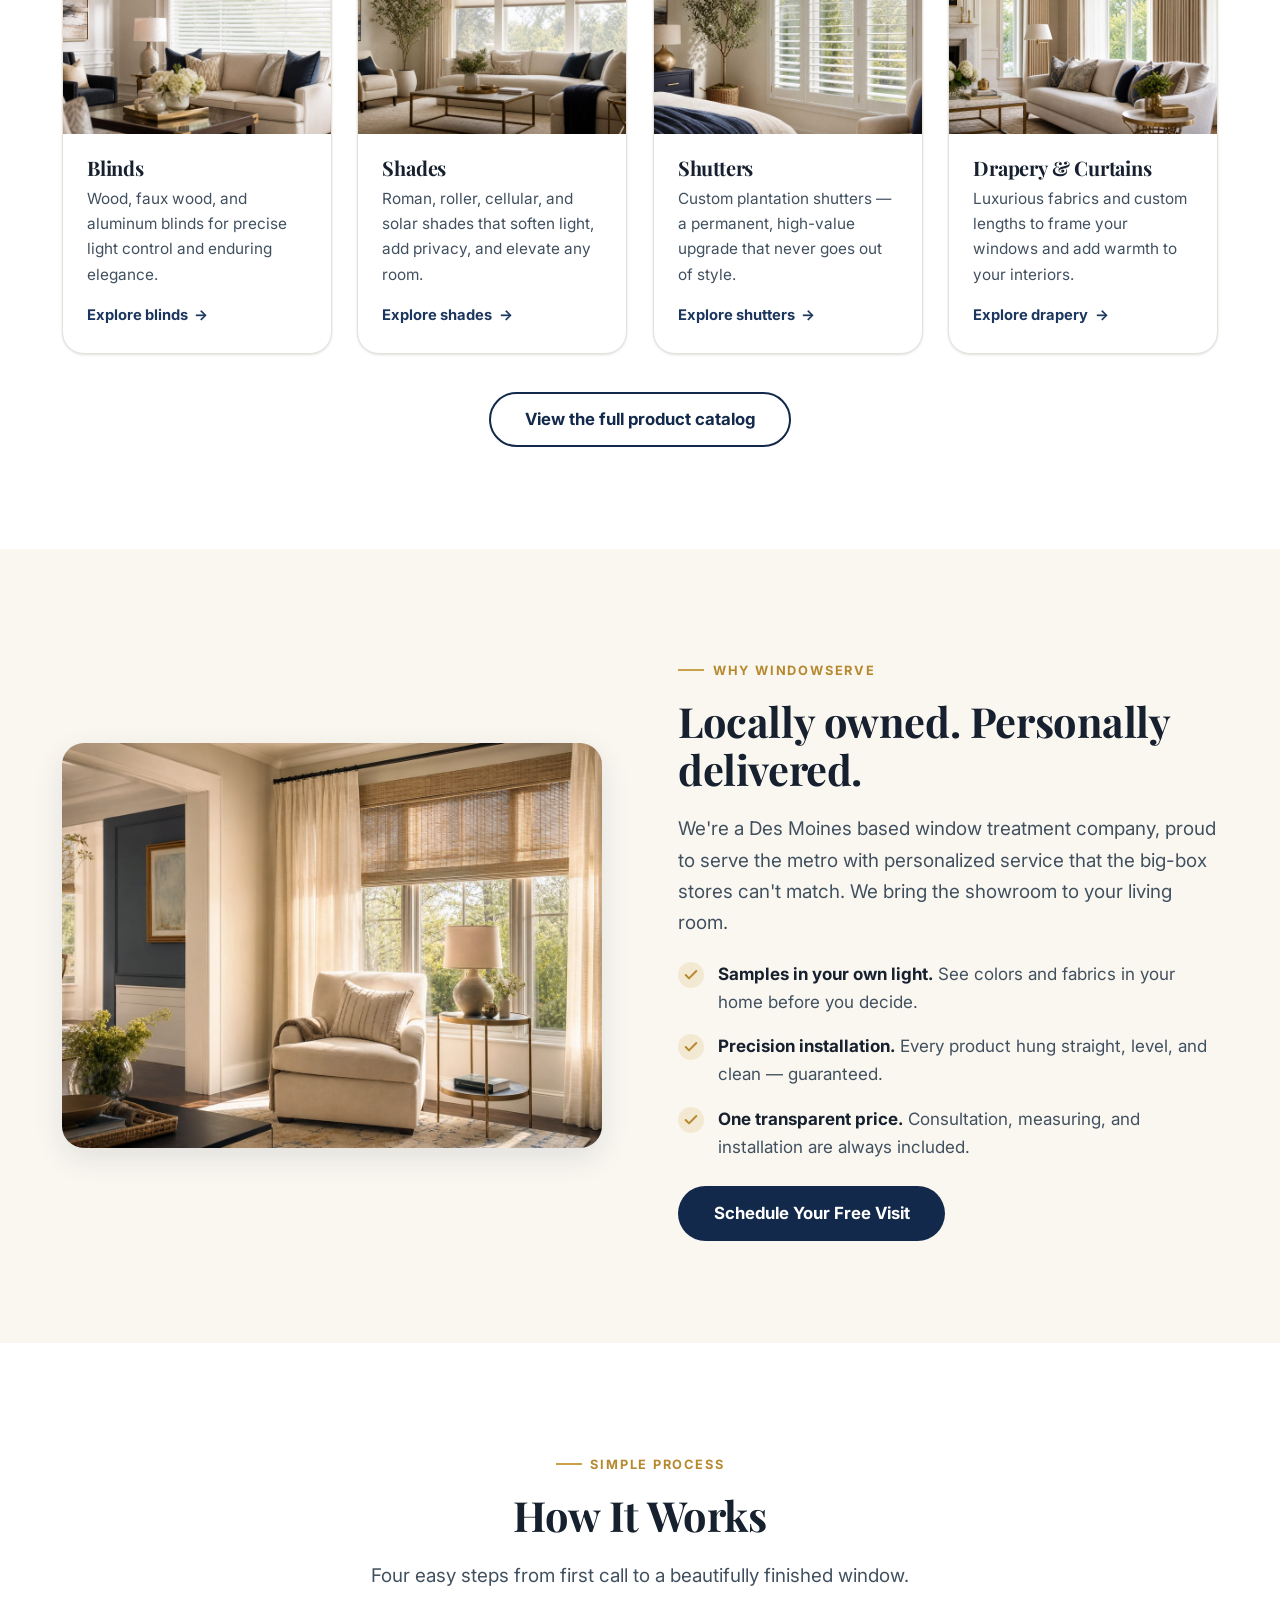
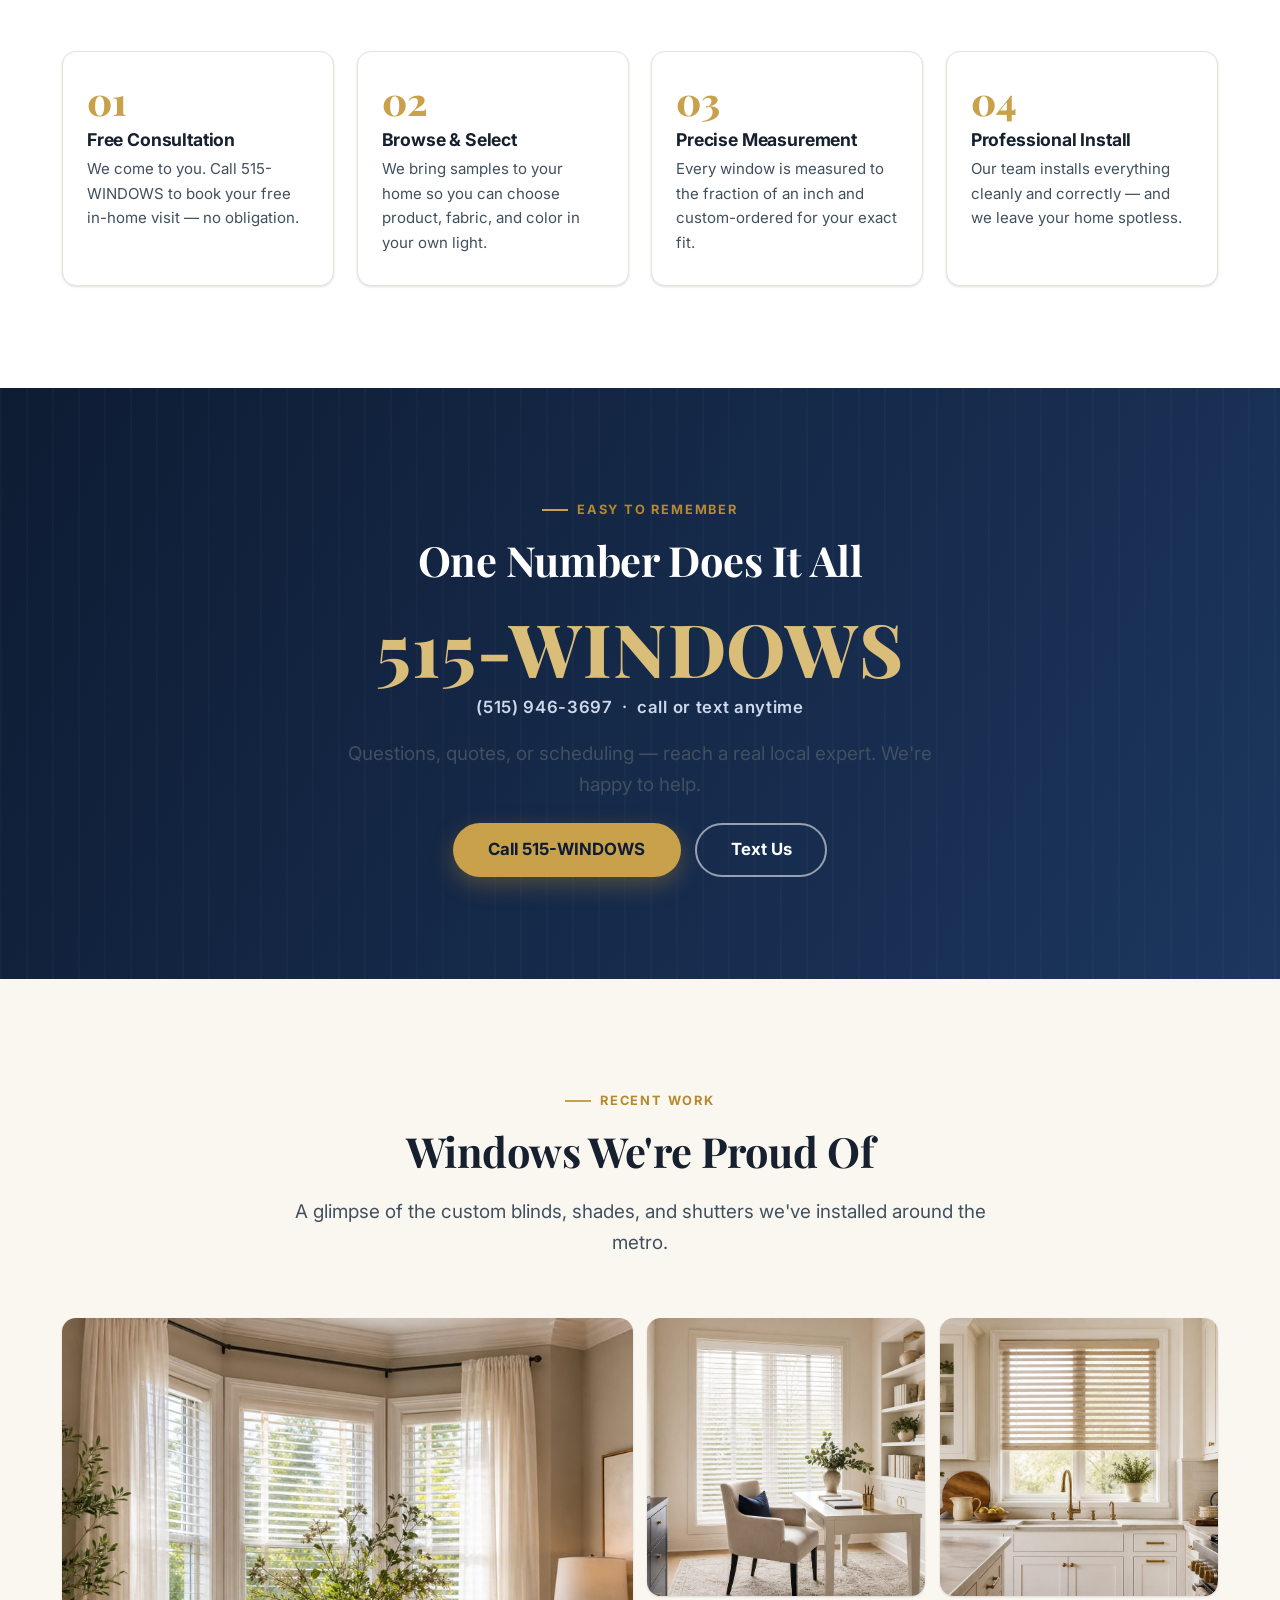
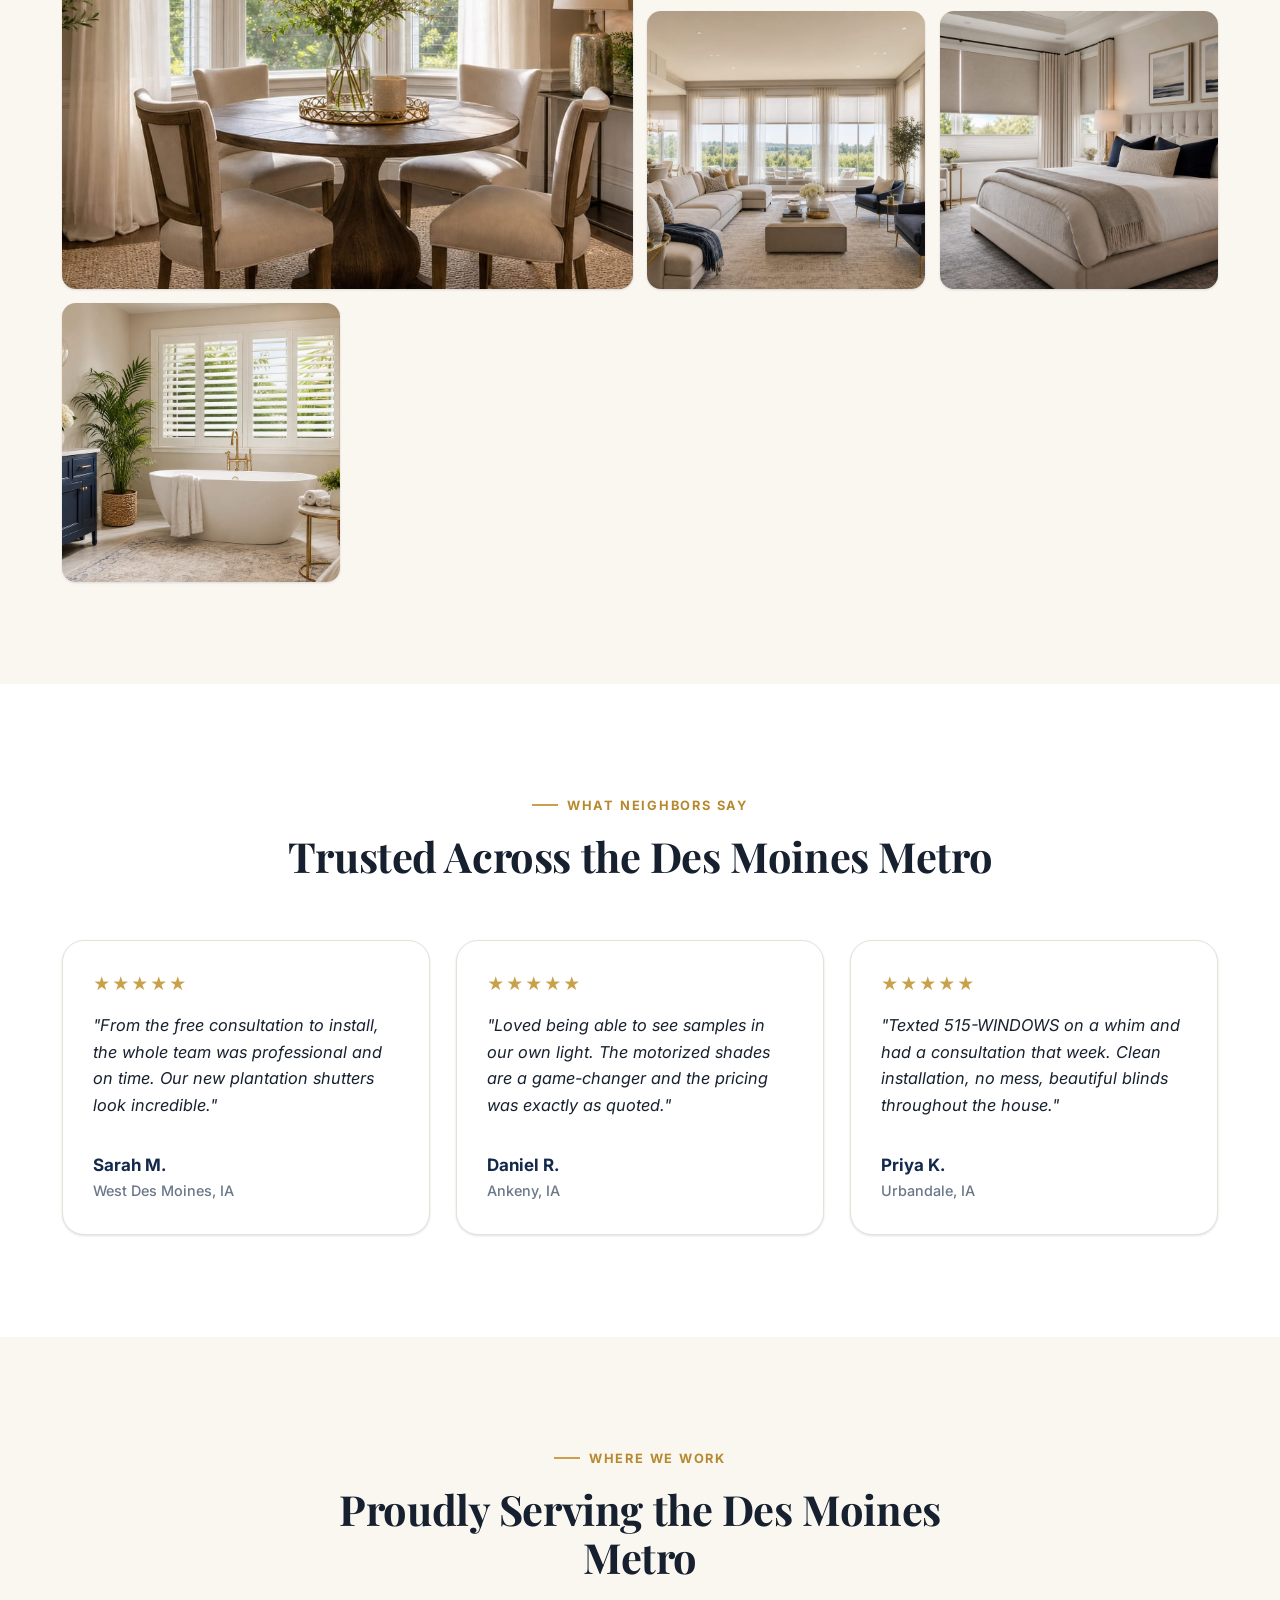
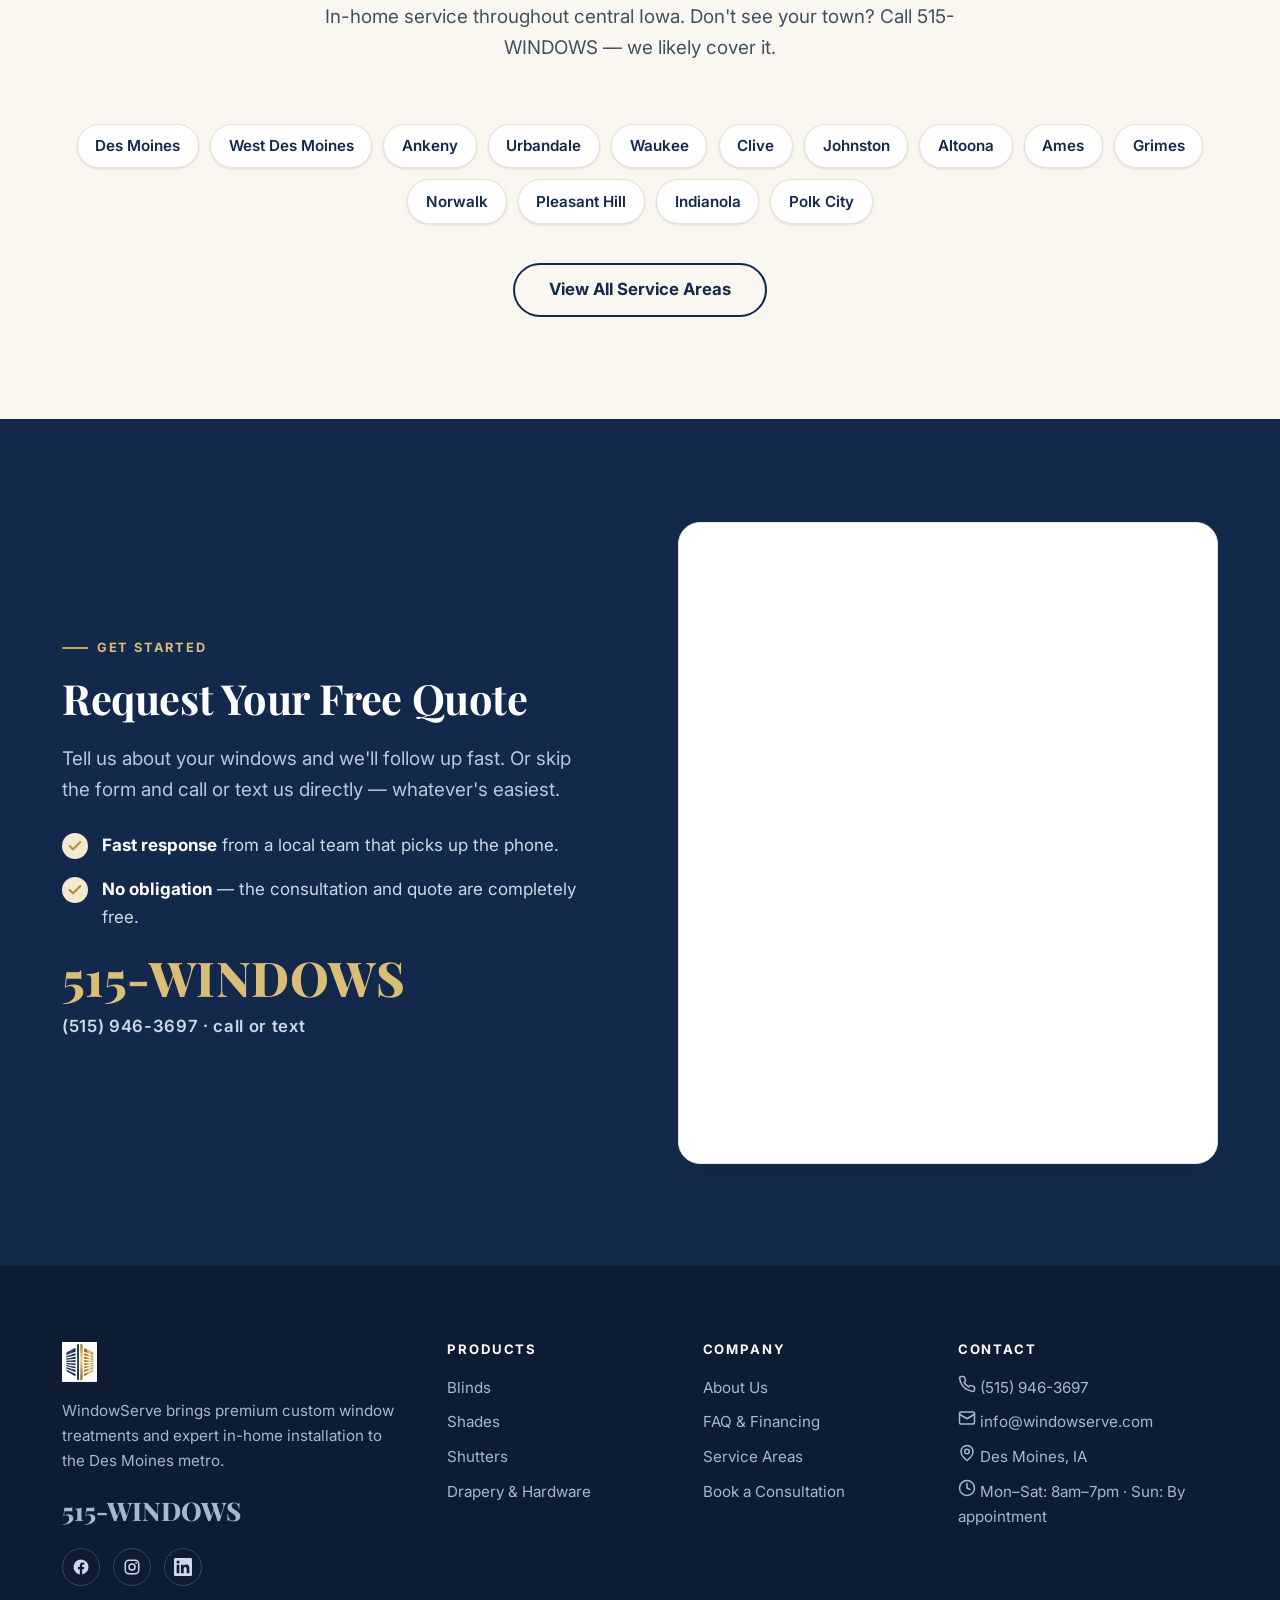
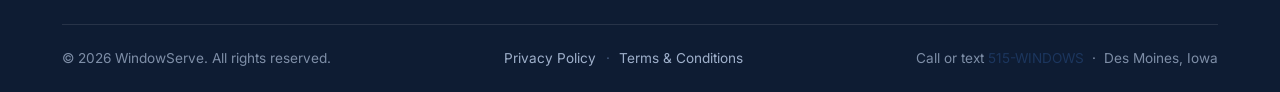
==== commit 2f3de82d: "added google tag" ====
--- a/index.html
+++ b/index.html
@@ -3,6 +3,15 @@
 <head>
   <meta charset="UTF-8" />
   <meta name="viewport" content="width=device-width, initial-scale=1.0" />
+
+  <!-- Google tag (gtag.js) -->
+  <script async src="https://www.googletagmanager.com/gtag/js?id=G-3D4KL3PF6Y"></script>
+  <script>
+    window.dataLayer = window.dataLayer || [];
+    function gtag(){dataLayer.push(arguments);}
+    gtag('js', new Date());
+    gtag('config', 'G-3D4KL3PF6Y');
+  </script>
   <title>Window Blinds, Shades &amp; Shutters in Des Moines | WindowServe — 515-WINDOWS</title>
   <meta name="description" content="Custom blinds, shades, shutters & drapery in the Des Moines metro. Free in-home consultation, expert installation, all-inclusive per-window pricing. Call or text 515-WINDOWS." />
   <meta name="theme-color" content="#0e1c33" />
